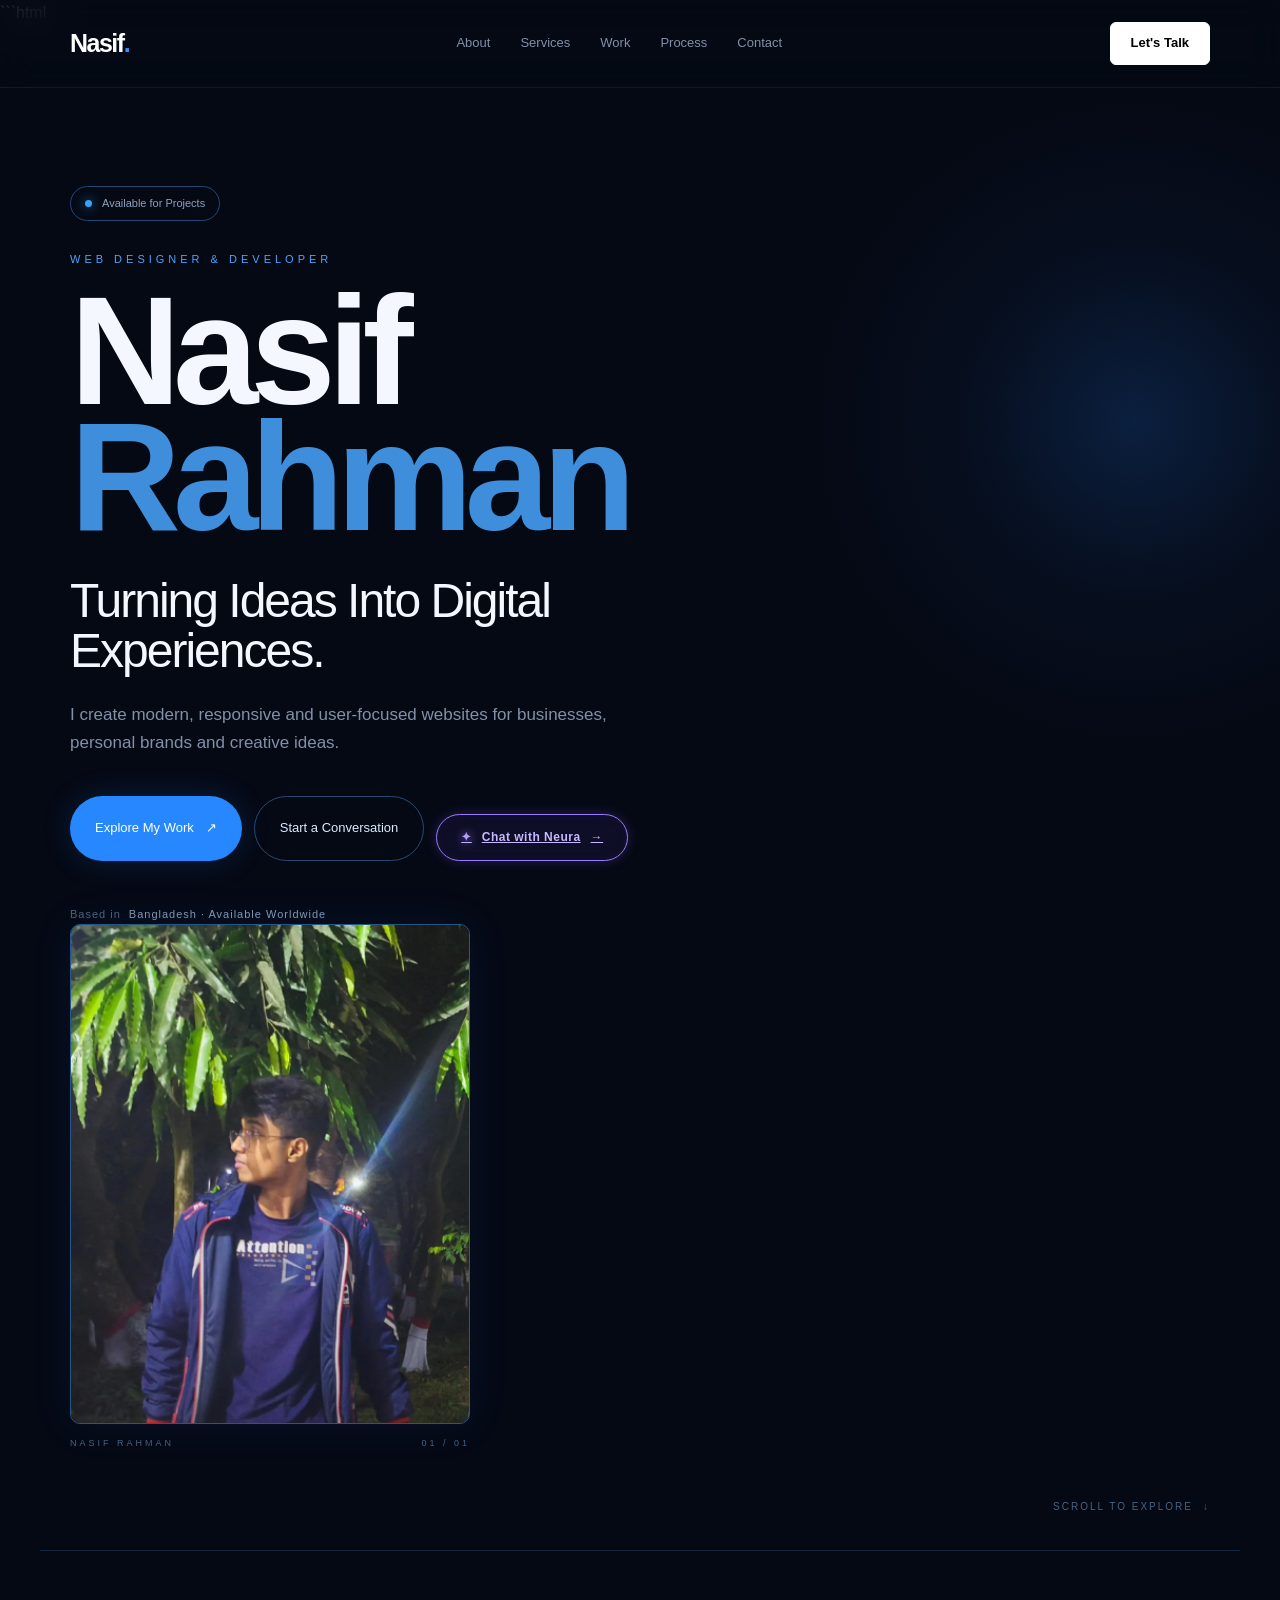
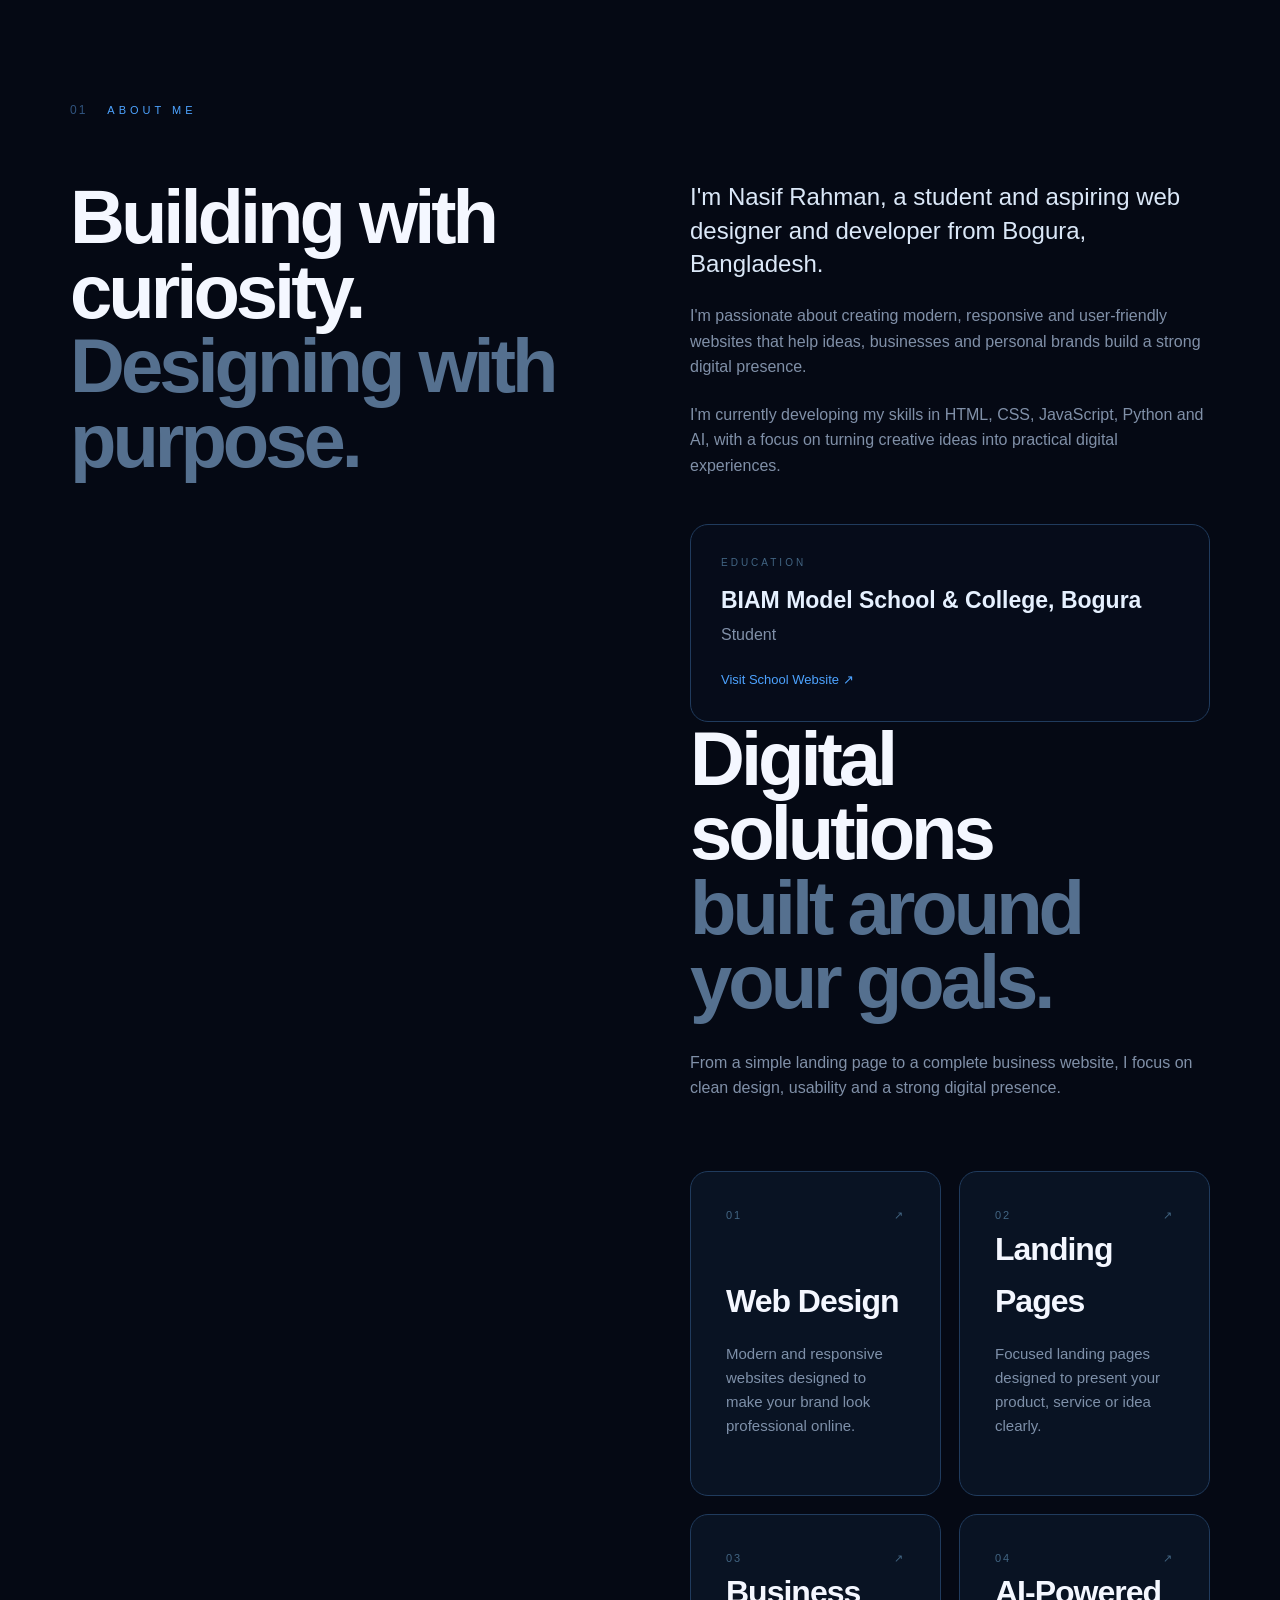
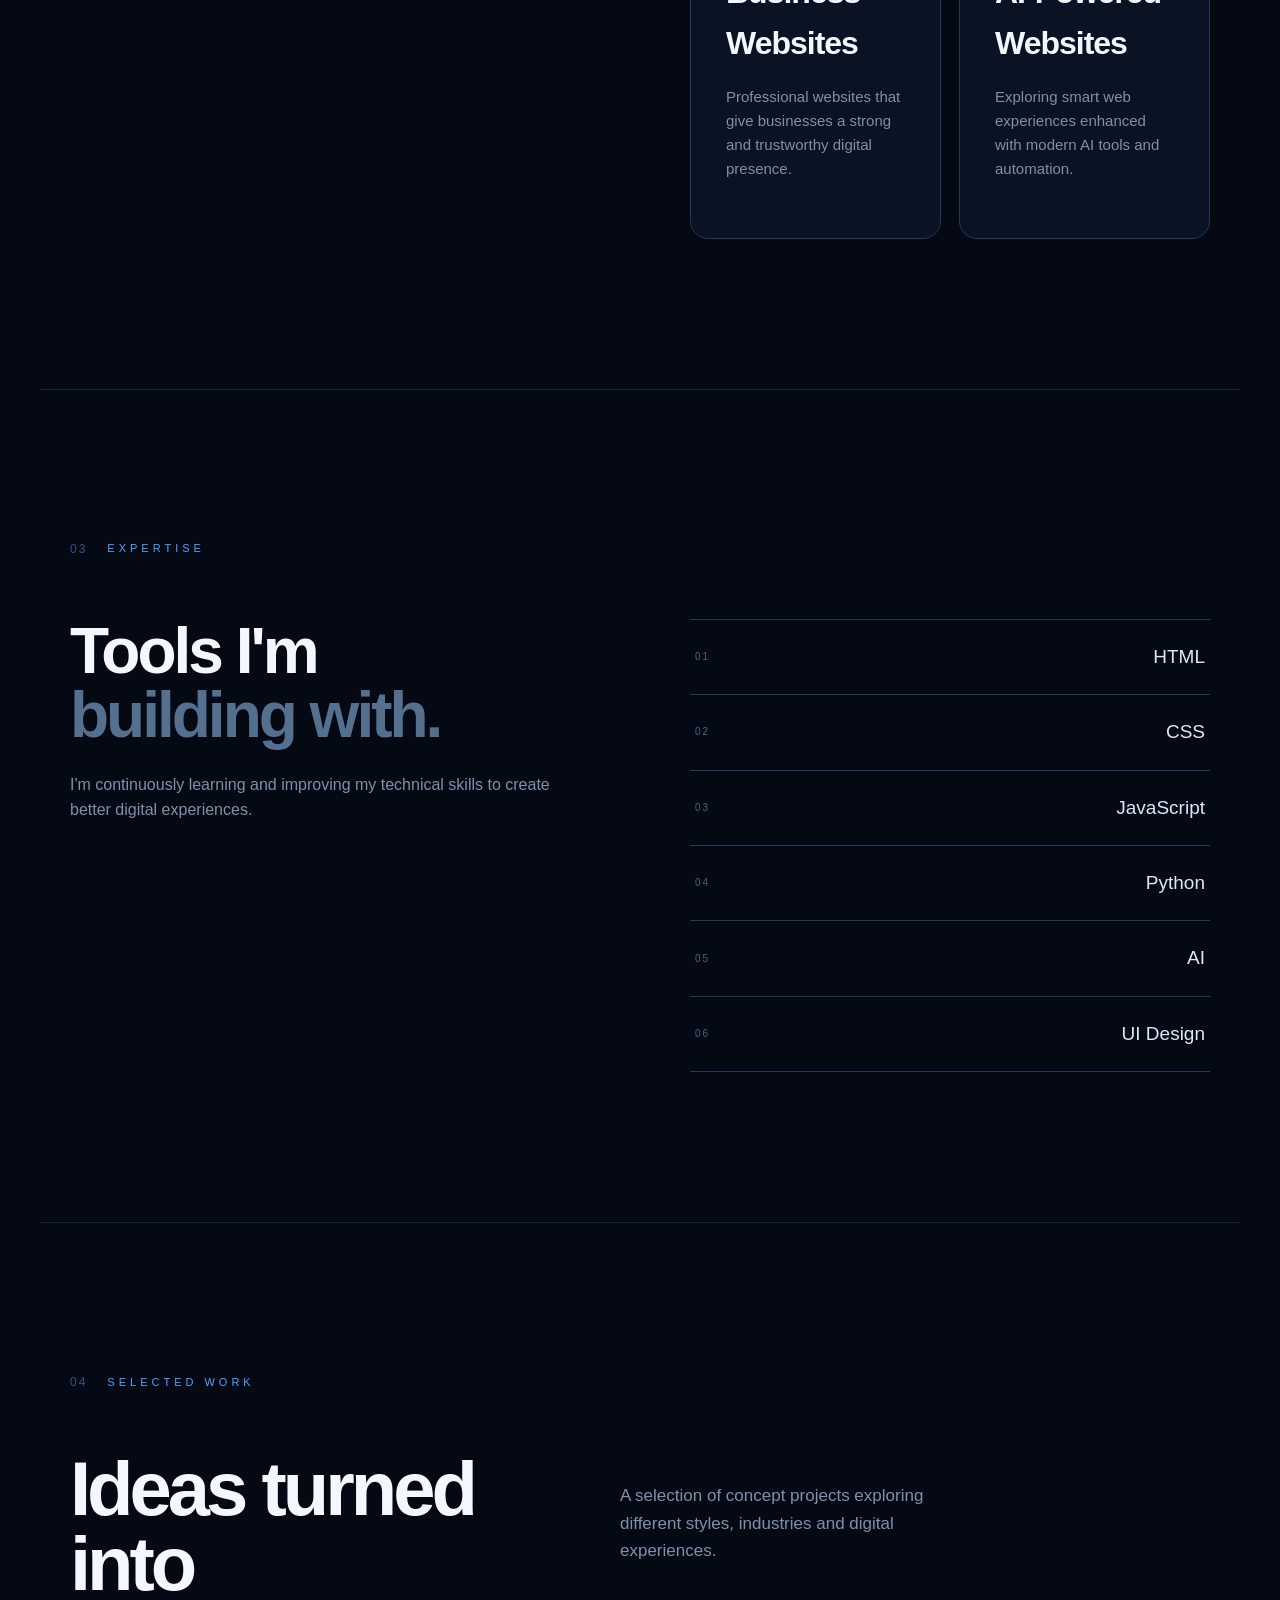
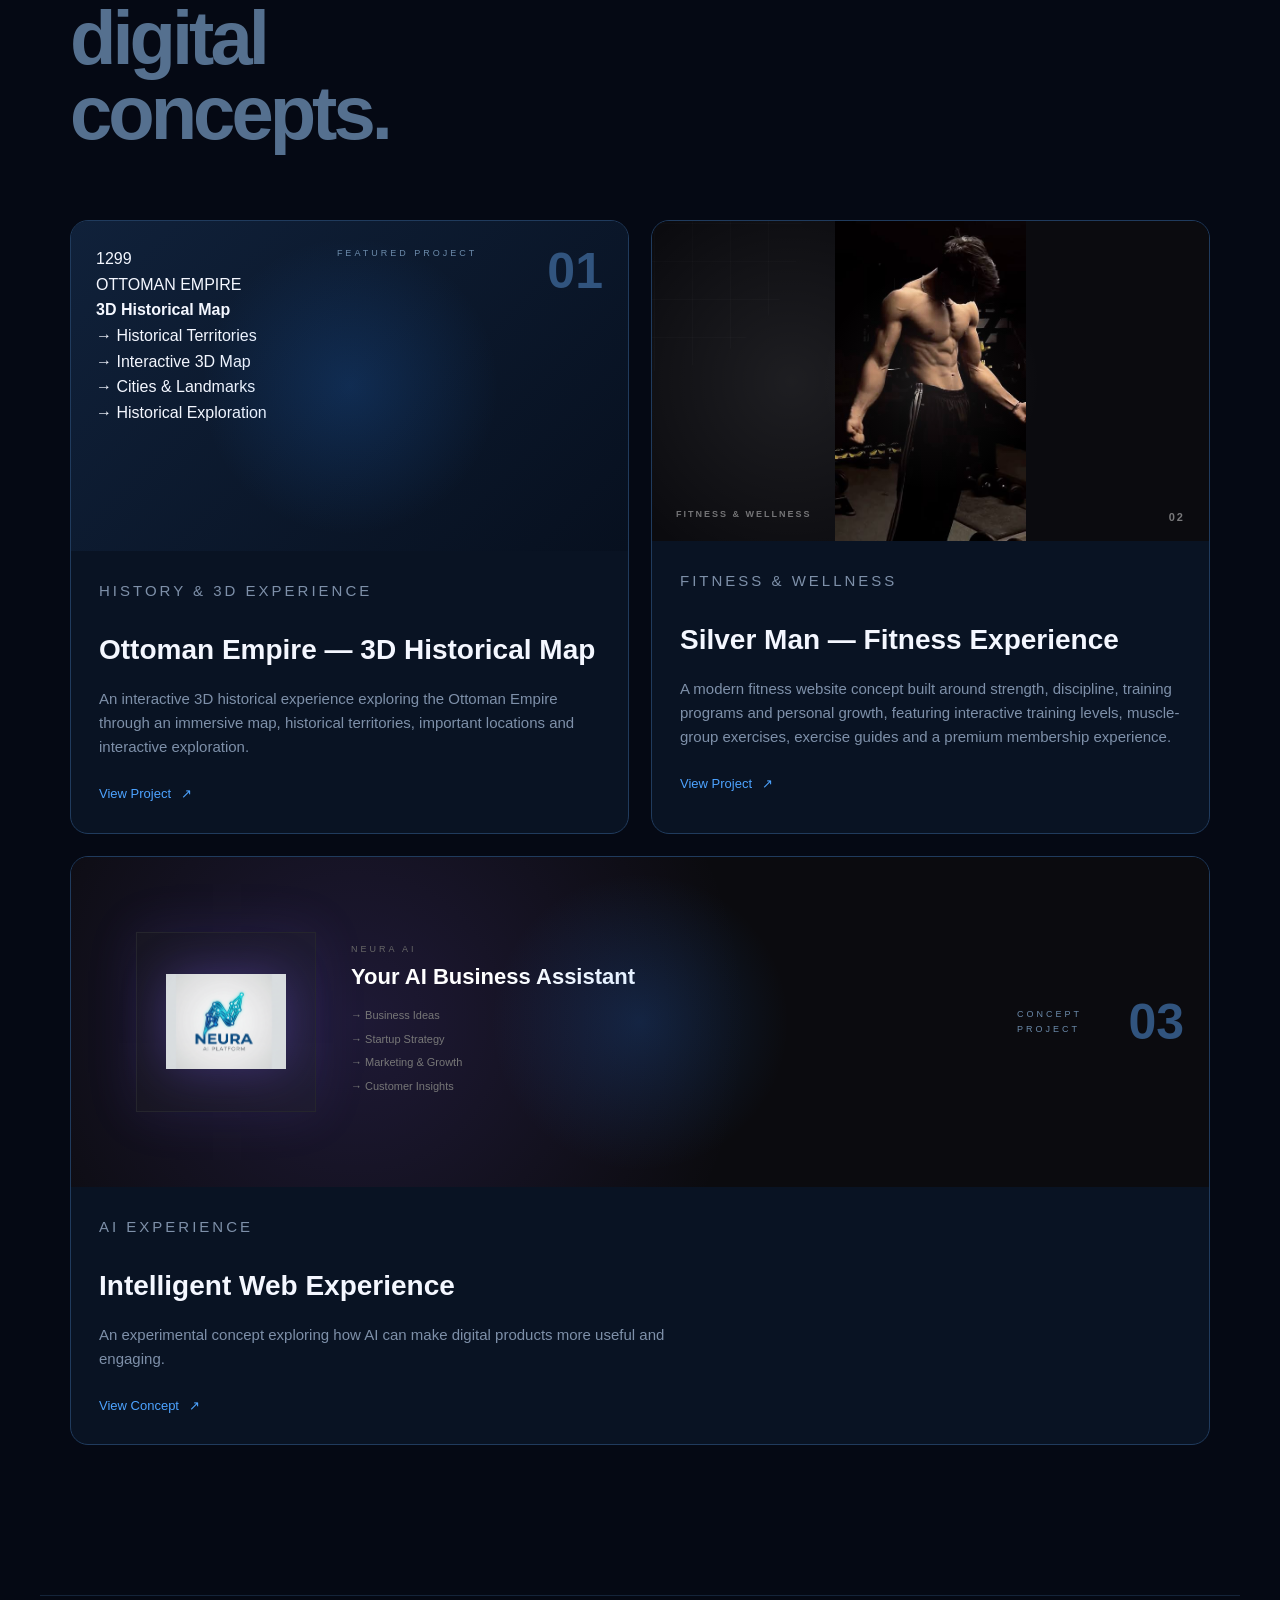
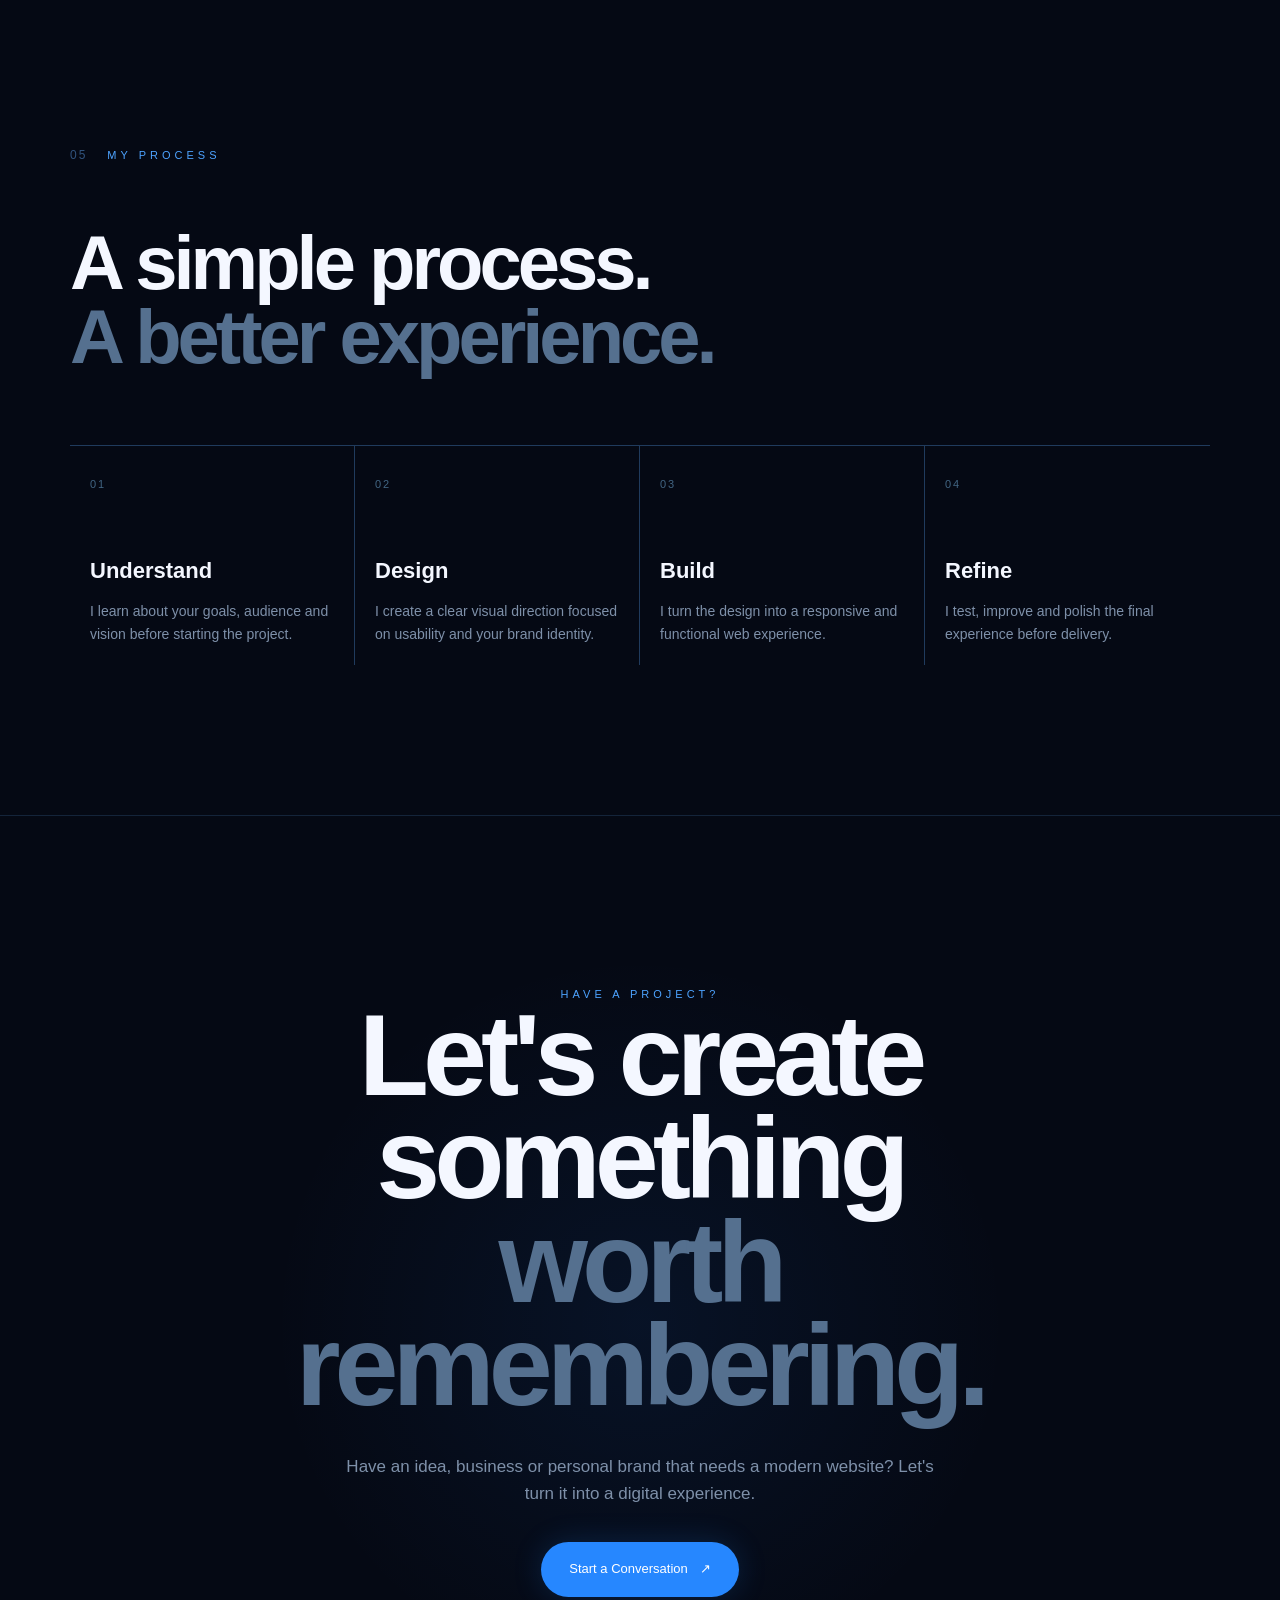
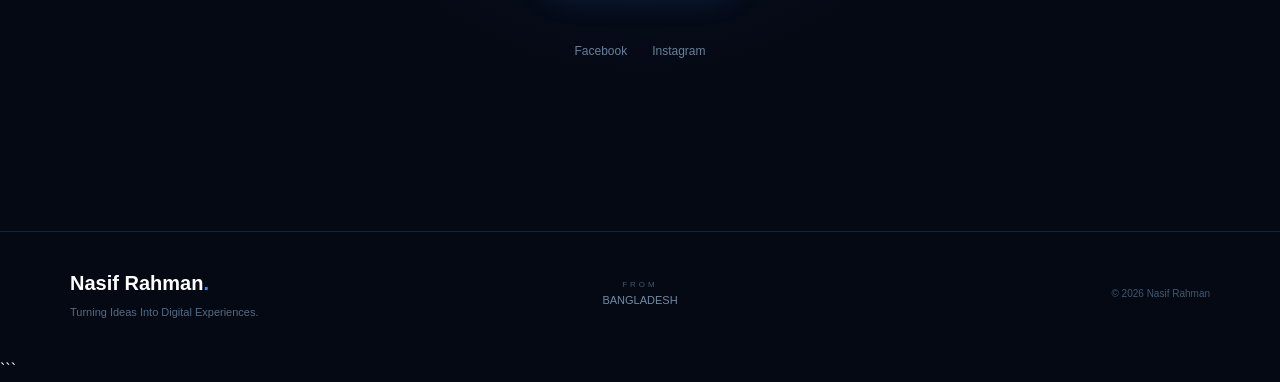
==== index.html @ 9f6484af "Add files via upload" ====
```html
<!DOCTYPE html>
<html lang="en">
<head>

    <!-- Google Search Console Verification -->
    <meta name="google-site-verification" content="WP7fHb_uWFcfdBhaDwL5TssciAo1Tny2MbIu55LIvMg">

    <!-- Basic Meta -->
    <meta charset="UTF-8">
    <meta name="viewport" content="width=device-width, initial-scale=1.0">

    <!-- Favicon -->
    <link rel="icon" type="image/jpeg" href="nasif.jpg">

    <!-- SEO Title -->
    <title>Nasif Rahman | Web Designer & Developer</title>

    <!-- SEO Description -->
    <meta name="description" content="Nasif Rahman is a web designer and developer from Bangladesh, creating modern digital experiences, interactive websites, and professional web solutions.">

    <!-- Author -->
    <meta name="author" content="Nasif Rahman">

    <!-- Search Engine Instructions -->
    <meta name="robots" content="index, follow">

    <!-- Canonical URL -->
    <link rel="canonical" href="https://nasif-r.github.io/Nasif-Rahman/">

    <!-- Open Graph / Social Sharing -->
    <meta property="og:title" content="Nasif Rahman | Web Designer & Developer">
    <meta property="og:description" content="Explore the portfolio of Nasif Rahman, a web designer and developer creating modern, interactive, and professional websites.">
    <meta property="og:type" content="website">
    <meta property="og:url" content="https://nasif-r.github.io/Nasif-Rahman/">
    <meta property="og:site_name" content="Nasif Rahman">

    <!-- Person Structured Data -->
    <script type="application/ld+json">
    {
        "@context": "https://schema.org",
        "@type": "Person",
        "name": "Nasif Rahman",
        "url": "https://nasif-r.github.io/Nasif-Rahman/",
        "jobTitle": "Web Designer & Developer",
        "description": "Nasif Rahman is a web designer and developer from Bangladesh, creating modern digital experiences, interactive websites, and professional web solutions."
    }
    </script>

    <!-- Stylesheet -->
    <link rel="stylesheet" href="style.css">

</head>
<body>

    <!-- NAVIGATION -->
    <header class="navbar">
        <div class="nav-container">

            <a href="#home" class="logo">Nasif<span>.</span></a>

           <nav class="nav-links">
    <a href="#about">About</a>
    <a href="#services">Services</a>
    <a href="#work">Work</a>
    <a href="#process">Process</a>

   <a href="contact.html">
    Contact
</a>
</nav>

           <a href="contact.html" class="lets-talk-btn">
    Let's Talk
</a>
        </div>
    </header>


    <main>

        <!-- HERO -->
        <section id="home" class="hero">

            <div class="hero-glow"></div>

            <div class="hero-grid">

                <div class="hero-content">

                    <div class="availability">
                        <span></span>
                        Available for Projects
                    </div>

                    <p class="eyebrow">
                        WEB DESIGNER & DEVELOPER
                    </p>

                    <h1>
                        Nasif
                        <span>Rahman</span>
                    </h1>

                    <p class="hero-tagline">
                        Turning Ideas Into Digital Experiences.
                    </p>

                    <p class="hero-description">
                        I create modern, responsive and user-focused websites
                        for businesses, personal brands and creative ideas.
                    </p>

                    <div class="hero-buttons">

                        <a href="#work" class="primary-btn">
                            Explore My Work
                            <span>↗</span>
                        </a>

                        <a
    href="https://mail.google.com/mail/?view=cm&fs=1&to=nasifr293@gmail.com"
    target="_blank"
    rel="noopener noreferrer"
    class="secondary-btn"
>
    Start a Conversation
</a>
<a href="neura.html" target="_blank" class="neura-hero-btn">
    <span>✦</span>
    Chat with Neura
    <span>→</span>
</a>
                   </div>

                    <div class="hero-location">
                        <span>Based in</span>
                        <strong><strong>Bangladesh · Available Worldwide</strong></strong>
                    </div

                </div>


                <!-- PROFILE IMAGE -->
                <div class="hero-image-wrapper">

                    <div class="image-frame">

                        <img
                            src="profile.png.png"
                            alt="Nasif Rahman"
                        >

                    </div>

                    <div class="image-caption">
                        <span>NASIF RAHMAN</span>
                        <span>01 / 01</span>
                    </div>

                </div>

            </div>

            <div class="scroll-indicator">
                <span>Scroll to explore</span>
                <span>↓</span>
            </div>

        </section>


        <!-- ABOUT -->
        <section id="about" class="section about-section">

            <div class="section-top">

                <p class="section-number">01</p>

                <p class="eyebrow">
                    ABOUT ME
                </p>

            </div>

            <div class="about-grid">

                <div class="section-title">

                    <h2>
                        Building with curiosity.
                        <span>Designing with purpose.</span>
                    </h2>

                </div>


                <div class="about-content">

                    <p class="large-text">
                        I'm Nasif Rahman, a student and aspiring web designer
                        and developer from Bogura, Bangladesh.
                    </p>

                    <p>
                        I'm passionate about creating modern, responsive and
                        user-friendly websites that help ideas, businesses
                        and personal brands build a strong digital presence.
                    </p>

                    <p>
                        I'm currently developing my skills in HTML, CSS,
                        JavaScript, Python and AI, with a focus on turning
                        creative ideas into practical digital experiences.
                    </p>


                    <!-- EDUCATION -->

                    <div
    class="education-card"
    onclick="window.open('https://biammodelbogra.edu.bd/', '_blank')"
    style="cursor: pointer;"
>

    <p class="card-label">
        EDUCATION
    </p>

    <h3>
        BIAM Model School & College, Bogura
    </h3>

    <p>
        Student
    </p>

    <a
        href="https://biammodelbogra.edu.bd/"
        target="_blank"
        rel="noopener noreferrer"
    >
        Visit School Website
        <span>↗</span>
    </a>

</div>

            <div class="section-heading">

                <h2>
                    Digital solutions
                    <span>built around your goals.</span>
                </h2>

                <p>
                    From a simple landing page to a complete business
                    website, I focus on clean design, usability and
                    a strong digital presence.
                </p>

            </div>


            <div class="services-grid">

                <!-- SERVICE 01 -->

                <article class="service-card">

                    <div class="service-top">
                        <span>01</span>
                        <span>↗</span>
                    </div>

                    <div>

                        <h3>
                            Web Design
                        </h3>

                        <p>
                            Modern and responsive websites designed
                            to make your brand look professional online.
                        </p>

                    </div>

                </article>


                <!-- SERVICE 02 -->

                <article class="service-card">

                    <div class="service-top">
                        <span>02</span>
                        <span>↗</span>
                    </div>

                    <div>

                        <h3>
                            Landing Pages
                        </h3>

                        <p>
                            Focused landing pages designed to present
                            your product, service or idea clearly.
                        </p>

                    </div>

                </article>


                <!-- SERVICE 03 -->

                <article class="service-card">

                    <div class="service-top">
                        <span>03</span>
                        <span>↗</span>
                    </div>

                    <div>

                        <h3>
                            Business Websites
                        </h3>

                        <p>
                            Professional websites that give businesses
                            a strong and trustworthy digital presence.
                        </p>

                    </div>

                </article>


                <!-- SERVICE 04 -->

                <article class="service-card">

                    <div class="service-top">
                        <span>04</span>
                        <span>↗</span>
                    </div>

                    <div>

                        <h3>
                            AI-Powered Websites
                        </h3>

                        <p>
                            Exploring smart web experiences enhanced
                            with modern AI tools and automation.
                        </p>

                    </div>

                </article>

            </div>

        </section>


        <!-- SKILLS -->
        <section class="section skills-section">

            <div class="section-top">

                <p class="section-number">03</p>

                <p class="eyebrow">
                    EXPERTISE
                </p>

            </div>

            <div class="skills-grid">

                <div class="skills-intro">

                    <h2>
                        Tools I'm
                        <span>building with.</span>
                    </h2>

                    <p>
                        I'm continuously learning and improving my technical
                        skills to create better digital experiences.
                    </p>

                </div>


                <div class="skills-list">

                    <div class="skill">
                        <span>01</span>
                        <strong>HTML</strong>
                    </div>

                    <div class="skill">
                        <span>02</span>
                        <strong>CSS</strong>
                    </div>

                    <div class="skill">
                        <span>03</span>
                        <strong>JavaScript</strong>
                    </div>

                    <div class="skill">
                        <span>04</span>
                        <strong>Python</strong>
                    </div>

                    <div class="skill">
                        <span>05</span>
                        <strong>AI</strong>
                    </div>

                    <div class="skill">
                        <span>06</span>
                        <strong>UI Design</strong>
                    </div>

                </div>

            </div>

        </section>


        <!-- PROJECTS -->
        <section id="work" class="section work-section">

            <div class="section-top">

                <p class="section-number">04</p>

                <p class="eyebrow">
                    SELECTED WORK
                </p>

            </div>

            <div class="section-heading work-heading">

                <h2>
                    Ideas turned into
                    <span>digital concepts.</span>
                </h2>

                <p>
                    A selection of concept projects exploring different
                    styles, industries and digital experiences.
                </p>

            </div>


            <div class="projects-grid">

                <!-- PROJECT 01 -->

<article
    class="project-card"
    onclick="window.open('./otto.html', '_blank')"
    style="cursor: pointer;"
>


<div class="project-visual project-one">

    <div class="ottoman-interface">

        <div class="ottoman-interface-mark">
            <span>1299</span>
        </div>

        <div class="ottoman-interface-info">

            <span class="ottoman-mini-label">
                OTTOMAN EMPIRE
            </span>

            <h4>
                3D Historical Map
            </h4>

            <div class="ottoman-points">

                <p>→ Historical Territories</p>
                <p>→ Interactive 3D Map</p>
                <p>→ Cities & Landmarks</p>
                <p>→ Historical Exploration</p>

            </div>

        </div>

    </div>

    <div class="project-label">
        FEATURED PROJECT
    </div>

    <div class="project-number">
        01
    </div>

</div>


<div class="project-content">

    <p class="project-category">
        HISTORY & 3D EXPERIENCE
    </p>

    <h3>
        Ottoman Empire — 3D Historical Map
    </h3>

    <p>
        An interactive 3D historical experience exploring
        the Ottoman Empire through an immersive map,
        historical territories, important locations and
        interactive exploration.
    </p>

   

    <div class="project-link">
        View Project
        <span>↗</span>
    </div>

</div>


</article>


<!-- PROJECT 02 -->


<article
    class="project-card"
    onclick="window.open('silver-man.html', '_blank')"
    style="cursor: pointer;"
>

    <div class="project-visual project-two">

        <div class="silverman-banner">

            <img
                src="silver.jpg"
                alt="Silver Man Fitness"
            >

            <div class="silverman-logo">
                <span>SILVER</span><strong>MAN</strong>
            </div>

        </div>


        <div class="project-label">
            FITNESS & WELLNESS
        </div>


        <div class="project-number">
            02
        </div>

    </div>


    <div class="project-content">

        <p class="project-category">
            FITNESS & WELLNESS
        </p>


        <h3>
            Silver Man — Fitness Experience
        </h3>


        <p>
            A modern fitness website concept built around
            strength, discipline, training programs and
            personal growth, featuring interactive training
            levels, muscle-group exercises, exercise guides
            and a premium membership experience.
        </p>


        <div class="project-link">
            View Project
            <span>↗</span>
        </div>

    </div>

</article>



                <!-- PROJECT 03 -->

               
                <article
    class="project-card"
    onclick="window.open('ai-demo.html', '_blank')"
    style="cursor: pointer;"
>

    <div class="project-visual project-three">

    <div class="neura-interface">

        <div class="neura-interface-logo">
            <img src="neuralogo.png" alt="Neura AI">
        </div>

        <div class="neura-interface-info">

            <span class="neura-mini-label">
                NEURA AI
            </span>

            <h4>
                Your AI Business Assistant
            </h4>

            <div class="neura-points">

                <p>→ Business Ideas</p>
                <p>→ Startup Strategy</p>
                <p>→ Marketing & Growth</p>
                <p>→ Customer Insights</p>

            </div>

        </div>

    </div>

    <div class="project-label">
        CONCEPT PROJECT
    </div>

    <div class="project-number">
        03
    </div>

</div>

    <div class="project-content">

        <p class="project-category">
            AI EXPERIENCE
        </p>

        <h3>
            Intelligent Web Experience
        </h3>

        <p>
            An experimental concept exploring how AI can
            make digital products more useful and engaging.
        </p>

        <!-- NEW NEURA BUTTON -->
       

        <!-- ORIGINAL BUTTON -->
        <div class="project-link">
            View Concept
            <span>↗</span>
        </div>

    </div>

</article>
            </div>

        </section>


        <!-- PROCESS -->
        <section id="process" class="section process-section">

            <div class="section-top">

                <p class="section-number">05</p>

                <p class="eyebrow">
                    MY PROCESS
                </p>

            </div>

            <div class="section-heading">

                <h2>
                    A simple process.
                    <span>A better experience.</span>
                </h2>

            </div>


            <div class="process-grid">

                <div class="process-item">

                    <span>01</span>

                    <h3>
                        Understand
                    </h3>

                    <p>
                        I learn about your goals, audience and vision
                        before starting the project.
                    </p>

                </div>


                <div class="process-item">

                    <span>02</span>

                    <h3>
                        Design
                    </h3>

                    <p>
                        I create a clear visual direction focused on
                        usability and your brand identity.
                    </p>

                </div>


                <div class="process-item">

                    <span>03</span>

                    <h3>
                        Build
                    </h3>

                    <p>
                        I turn the design into a responsive and
                        functional web experience.
                    </p>

                </div>


                <div class="process-item">

                    <span>04</span>

                    <h3>
                        Refine
                    </h3>

                    <p>
                        I test, improve and polish the final experience
                        before delivery.
                    </p>

                </div>

            </div>

        </section>


        <!-- CONTACT -->
        <section id="contact" class="contact-section">

            <div class="contact-inner">

                <p class="eyebrow">
                    HAVE A PROJECT?
                </p>

                <h2>
                    Let's create something
                    <span>worth remembering.</span>
                </h2>

                <p class="contact-description">
                    Have an idea, business or personal brand that needs
                    a modern website? Let's turn it into a digital experience.
                </p>

               <a href="contact.html" class="contact-btn">
    Start a Conversation
    <span>↗</span>
</a>
                   


                <!-- SOCIAL LINKS -->

                <div class="social-links">

                    <a
                        href="https://www.facebook.com/nasif2009"
                        target="_blank"
                        rel="noopener noreferrer"
                    >
                        Facebook
                    </a>

                    <a
                        href="https://www.instagram.com/mugdho_664"
                        target="_blank"
                        rel="noopener noreferrer"
                    >
                        Instagram
                    </a>

                </div>

            </div>

        </section>

    </main>


    <!-- FOOTER -->

    <footer>

        <div class="footer-container">

            <div>

                <a href="#home" class="footer-logo">
                    Nasif Rahman<span>.</span>
                </a>

                <p>
                    Turning Ideas Into Digital Experiences.
                </p>

            </div>


            <div class="footer-location">

                <span>FROM</span>

                <strong>
                    BANGLADESH
                </strong>

            </div>


            <p class="copyright">
                © 2026 Nasif Rahman
            </p>

        </div>

    </footer>


</body>
</html>
```
---- style.css ----
* {
    margin: 0;
    padding: 0;
    box-sizing: border-box;
}

html {
    scroll-behavior: smooth;
}

body {
    background: #050914;
    color: #f4f7ff;
    font-family: Arial, Helvetica, sans-serif;
    line-height: 1.6;
    overflow-x: hidden;
}

a {
    color: inherit;
}


/* ================================
   NAVBAR
================================ */

.navbar {
    position: fixed;
    top: 0;
    left: 0;
    width: 100%;
    z-index: 1000;

    background: rgba(5, 9, 20, 0.78);
    backdrop-filter: blur(18px);

    border-bottom: 1px solid rgba(72, 146, 255, 0.12);
}

.nav-container {
    width: min(1200px, 100%);
    margin: auto;
    padding: 22px 30px;

    display: flex;
    align-items: center;
    justify-content: space-between;
}

.logo {
    color: #ffffff;
    text-decoration: none;

    font-size: 25px;
    font-weight: 700;
    letter-spacing: -1.5px;
}

.logo span,
.footer-logo span {
    color: #3d8cff;
}

.nav-links {
    display: flex;
    gap: 30px;
}

.nav-links a {
    color: #8290aa;
    text-decoration: none;

    font-size: 13px;
    transition: 0.3s ease;
}

.nav-links a:hover {
    color: #4da3ff;
}

.nav-cta {
    padding: 10px 19px;

    border: 1px solid #234875;
    border-radius: 50px;

    color: #dcecff;
    text-decoration: none;

    font-size: 12px;

    transition: 0.3s ease;
}

.nav-cta:hover {
    background: #2583ff;
    border-color: #2583ff;
    color: #ffffff;
    box-shadow: 0 0 25px rgba(37, 131, 255, 0.35);
}


/* ================================
   COMMON
================================ */

.section {
    width: min(1200px, 100%);
    margin: auto;
    padding: 150px 30px;
}

.section-top {
    display: flex;
    align-items: center;
    gap: 20px;

    margin-bottom: 60px;
}

.section-number {
    color: #31547e;
    font-size: 12px;
    letter-spacing: 2px;
}

.eyebrow {
    color: #4da3ff;

    font-size: 11px;
    letter-spacing: 4px;

    text-transform: uppercase;
}

.section-heading {
    max-width: 900px;
    margin-bottom: 70px;
}

.section-heading h2,
.section-title h2 {
    font-size: clamp(42px, 6vw, 76px);
    line-height: 0.98;
    letter-spacing: -4px;
}

.section-heading h2 span,
.section-title h2 span {
    color: #55708f;
    display: block;
}

.section-heading > p {
    max-width: 600px;
    color: #8090aa;
    font-size: 17px;
    margin-top: 30px;
}


/* ================================
   HERO
================================ */

.hero {
    position: relative;

    min-height: 100vh;

    width: min(1200px, 100%);
    margin: auto;

    padding: 160px 30px 100px;

    display: flex;
    align-items: center;
}

.hero-glow {
    position: absolute;

    width: 650px;
    height: 650px;

    right: -220px;
    top: 70px;

    background: radial-gradient(
        circle,
        rgba(37, 131, 255, 0.18),
        rgba(37, 131, 255, 0.05) 35%,
        transparent 70%
    );

    pointer-events: none;
}

.hero-grid {
    width: 100%;

    display: grid;
    grid-template-columns: 1.3fr 0.7fr;

    gap: 80px;
    align-items: center;
}

.hero-content {
    position: relative;
    z-index: 2;
}

.availability {
    display: inline-flex;
    align-items: center;
    gap: 10px;

    padding: 8px 14px;

    border: 1px solid #234875;
    border-radius: 50px;

    color: #8aa2c0;
    font-size: 11px;

    margin-bottom: 30px;
}

.availability span {
    width: 7px;
    height: 7px;

    border-radius: 50%;

    background: #36a3ff;

    box-shadow: 0 0 12px rgba(54, 163, 255, 0.8);
}

.hero h1 {
    font-size: clamp(75px, 12vw, 155px);

    line-height: 0.82;

    letter-spacing: -8px;

    margin: 20px 0 35px;
}

.hero h1 span {
    display: block;
    color: #3f8edb;
}

.hero-tagline {
    font-size: clamp(27px, 4vw, 48px);

    line-height: 1.05;

    letter-spacing: -2px;

    max-width: 800px;

    margin-bottom: 25px;
}

.hero-description {
    max-width: 600px;

    color: #8290a8;

    font-size: 17px;
}

.hero-buttons {
    display: flex;
    gap: 12px;

    margin-top: 40px;

    flex-wrap: wrap;
}

.primary-btn,
.secondary-btn,
.contact-btn {
    display: inline-flex;
    align-items: center;
    gap: 12px;

    padding: 15px 25px;

    border-radius: 50px;

    text-decoration: none;

    font-size: 13px;

    transition: 0.3s ease;
}

.primary-btn {
    background: #2687ff;
    color: #ffffff;

    box-shadow: 0 0 30px rgba(38, 135, 255, 0.18);
}

.primary-btn:hover {
    transform: translateY(-4px);

    background: #45a0ff;

    box-shadow: 0 12px 35px rgba(38, 135, 255, 0.32);
}

.secondary-btn {
    border: 1px solid #29496f;
    color: #dbeaff;
}

.secondary-btn:hover {
    background: #102542;
    border-color: #3d8cff;
    color: #ffffff;
}

.hero-location {
    display: flex;
    gap: 8px;

    margin-top: 45px;

    color: #50627b;

    font-size: 11px;
    letter-spacing: 1px;
}

.hero-location strong {
    color: #8297b2;
    font-weight: 400;
}


/* ================================
   PROFILE IMAGE
================================ */

.hero-image-wrapper {
    position: relative;

    width: 100%;
    max-width: 400px;

    justify-self: end;
}

.image-frame {
    position: relative;

    width: 100%;
    aspect-ratio: 4 / 5;

    overflow: hidden;

    border: 1px solid #285486;
    border-radius: 10px;

    background: #0b1425;

    box-shadow:
        0 0 45px rgba(37, 131, 255, 0.08),
        inset 0 0 40px rgba(37, 131, 255, 0.04);
}

.image-frame::after {
    content: "";

    position: absolute;
    inset: 0;

    background: linear-gradient(
        to top,
        rgba(0, 0, 0, 0.25),
        transparent 55%
    );

    pointer-events: none;
}

.image-frame img {
    width: 100%;
    height: 100%;

    object-fit: cover;

    filter: grayscale(0%);

    transition: 0.5s ease;
}

.image-frame:hover img {
    filter: grayscale(0%);
    transform: scale(1.03);
}

.image-caption {
    display: flex;
    justify-content: space-between;

    margin-top: 12px;

    color: #47627f;

    font-size: 9px;
    letter-spacing: 3px;
}

.scroll-indicator {
    position: absolute;

    bottom: 35px;
    right: 30px;

    display: flex;
    gap: 10px;

    color: #47627f;

    font-size: 10px;
    letter-spacing: 2px;
    text-transform: uppercase;
}


/* ================================
   ABOUT
================================ */

.about-section {
    border-top: 1px solid #14243a;
}

.about-grid {
    display: grid;
    grid-template-columns: 1fr 1fr;

    gap: 100px;

    align-items: start;
}

.about-content {
    max-width: 600px;
}

.about-content p {
    color: #8090a8;
    font-size: 16px;

    margin-bottom: 22px;
}

.about-content .large-text {
    color: #dbe8f8;
    font-size: 24px;
    line-height: 1.4;
}

.education-card {
    margin-top: 45px;

    padding: 30px;

    border: 1px solid #203b5d;
    border-radius: 18px;

    background: rgba(37, 131, 255, 0.025);

    transition: 0.3s ease;
}

.education-card:hover {
    border-color: #357ec4;
    transform: translateY(-5px);

    box-shadow: 0 15px 45px rgba(37, 131, 255, 0.08);
}

.card-label {
    color: #426583 !important;

    font-size: 10px !important;
    letter-spacing: 3px;

    margin-bottom: 15px !important;
}

.education-card h3 {
    color: #e6f1ff;

    font-size: 23px;

    line-height: 1.25;

    margin-bottom: 8px;
}

.education-card a {
    color: #4da3ff;

    font-size: 13px;

    text-decoration: none;
}

.education-card a:hover {
    color: #7ec1ff;
}


/* ================================
   SERVICES
================================ */

.services-section {
    border-top: 1px solid #14243a;
}

.services-grid {
    display: grid;

    grid-template-columns: repeat(2, 1fr);

    gap: 18px;
}

.service-card {
    min-height: 310px;

    padding: 35px;

    border: 1px solid #203b5d;
    border-radius: 18px;

    background: #091323;

    display: flex;
    flex-direction: column;
    justify-content: space-between;

    transition: 0.4s ease;
}

.service-card:hover {
    transform: translateY(-8px);

    border-color: #3689df;

    background: #0b1a30;

    box-shadow: 0 20px 60px rgba(37, 131, 255, 0.08);
}

.service-top {
    display: flex;
    justify-content: space-between;

    color: #426583;

    font-size: 11px;
    letter-spacing: 2px;
}

.service-card h3 {
    font-size: 32px;

    letter-spacing: -1px;

    margin-bottom: 15px;
}

.service-card p {
    max-width: 450px;

    color: #7e90a9;

    font-size: 15px;
}


/* ================================
   SKILLS
================================ */

.skills-section {
    border-top: 1px solid #14243a;
}

.skills-grid {
    display: grid;

    grid-template-columns: 1fr 1fr;

    gap: 100px;
}

.skills-intro h2 {
    font-size: clamp(42px, 5vw, 65px);

    line-height: 1;

    letter-spacing: -3px;
}

.skills-intro h2 span {
    display: block;
    color: #55708f;
}

.skills-intro p {
    max-width: 500px;

    margin-top: 25px;

    color: #8090a8;
}

.skills-list {
    border-top: 1px solid #203b5d;
}

.skill {
    display: flex;

    align-items: center;

    justify-content: space-between;

    padding: 22px 5px;

    border-bottom: 1px solid #203b5d;

    transition: 0.3s ease;
}

.skill:hover {
    padding-left: 15px;
    padding-right: 15px;

    background: rgba(37, 131, 255, 0.045);
}

.skill span {
    color: #426583;

    font-size: 10px;

    letter-spacing: 2px;
}

.skill strong {
    color: #dbe8f8;

    font-size: 19px;

    font-weight: 400;
}


/* ================================
   WORK / PROJECTS
================================ */

.work-section {
    border-top: 1px solid #14243a;
}

.work-heading {
    display: flex;

    justify-content: space-between;

    gap: 50px;
}

.work-heading h2 {
    max-width: 650px;
}

.work-heading > p {
    max-width: 350px;
}

.projects-grid {
    display: grid;

    grid-template-columns: repeat(2, 1fr);

    gap: 22px;
}

.project-card {
    overflow: hidden;

    border: 1px solid #203b5d;
    border-radius: 18px;

    background: #091323;

    transition: 0.4s ease;
}

.project-card:hover {
    transform: translateY(-8px);

    border-color: #3689df;

    box-shadow: 0 20px 60px rgba(37, 131, 255, 0.08);
}

.project-card:nth-child(3) {
    grid-column: 1 / -1;
}

.project-visual {
    height: 330px;

    position: relative;

    display: flex;

    align-items: flex-start;
    justify-content: space-between;

    padding: 25px;

    overflow: hidden;
}

.project-visual::before {
    content: "";

    position: absolute;

    width: 300px;
    height: 300px;

    border-radius: 50%;

    background: radial-gradient(
        circle,
        rgba(38, 135, 255, 0.18),
        transparent 70%
    );

    left: 50%;
    top: 50%;

    transform: translate(-50%, -50%);
}

.project-one {
    background: linear-gradient(
        135deg,
        #10213a,
        #07101f
    );
}

.project-two {
    background: linear-gradient(
        135deg,
        #0d1c31,
        #091426
    );
}

.project-three {
    background: linear-gradient(
        135deg,
        #102844,
        #060f1d
    );
}

.project-label {
    position: relative;
    z-index: 2;

    color: #6b8aaa;

    font-size: 9px;

    letter-spacing: 3px;
}

.project-number {
    position: relative;
    z-index: 2;

    color: #31547e;

    font-size: 50px;

    font-weight: 700;

    line-height: 1;
}

.project-content {
    padding: 30px;
}

.project-category {
    color: #438dd2;

    font-size: 9px;

    letter-spacing: 3px;

    margin-bottom: 12px;
}

.project-content h3 {
    font-size: 28px;

    margin-bottom: 14px;
}

.project-content > p {
    max-width: 600px;

    color: #7e90a9;

    font-size: 15px;

    margin-bottom: 25px;
}

.project-link {
    display: inline-flex;

    gap: 10px;

    color: #4da3ff;

    font-size: 13px;

    text-decoration: none;

    transition: 0.3s ease;
}

.project-link:hover {
    color: #8ac8ff;
    text-decoration: underline;

    position: relative;
    z-index: 10;
}


/* ================================
   PROCESS
================================ */

.process-section {
    border-top: 1px solid #14243a;
}

.process-grid {
    display: grid;

    grid-template-columns: repeat(4, 1fr);

    border-top: 1px solid #203b5d;
}

.process-item {
    padding: 30px 20px 20px;

    border-right: 1px solid #203b5d;
}

.process-item:last-child {
    border-right: none;
}

.process-item > span {
    color: #426583;

    font-size: 11px;

    letter-spacing: 2px;
}

.process-item h3 {
    margin-top: 60px;

    font-size: 22px;
}

.process-item p {
    color: #7e90a9;

    font-size: 14px;

    margin-top: 12px;
}


/* ================================
   CONTACT
================================ */

.contact-section {
    min-height: 80vh;

    padding: 170px 30px;

    border-top: 1px solid #14243a;

    display: flex;

    align-items: center;
    justify-content: center;

    text-align: center;

    background:
        radial-gradient(
            circle at center,
            rgba(37, 131, 255, 0.08),
            transparent 45%
        );
}

.contact-inner {
    max-width: 950px;
}

.contact-section h2 {
    font-size: clamp(55px, 9vw, 115px);

    line-height: 0.9;

    letter-spacing: -6px;
}

.contact-section h2 span {
    display: block;

    color: #55708f;
}

.contact-description {
    max-width: 600px;

    margin: 35px auto;

    color: #7e90a9;

    font-size: 17px;
}

.contact-btn {
    background: #2687ff;

    color: #ffffff;

    padding: 17px 28px;

    box-shadow: 0 0 30px rgba(38, 135, 255, 0.18);
}

.contact-btn:hover {
    transform: translateY(-5px);

    background: #45a0ff;

    box-shadow: 0 15px 45px rgba(38, 135, 255, 0.3);
}

.social-links {
    display: flex;

    justify-content: center;

    gap: 25px;

    margin-top: 45px;
}

.social-links a {
    color: #66809d;

    font-size: 12px;

    text-decoration: none;

    transition: 0.3s ease;
}

.social-links a:hover {
    color: #4da3ff;
}


/* ================================
   FOOTER
================================ */

footer {
    border-top: 1px solid #14243a;
}

.footer-container {
    width: min(1200px, 100%);

    margin: auto;

    padding: 35px 30px;

    display: grid;

    grid-template-columns: 1fr auto 1fr;

    align-items: center;

    gap: 30px;
}

.footer-logo {
    display: block;

    color: #ffffff;

    text-decoration: none;

    font-size: 20px;

    font-weight: 700;
}

.footer-container > div:first-child p {
    color: #526a85;

    font-size: 11px;

    margin-top: 5px;
}

.footer-location {
    text-align: center;
}

.footer-location span {
    display: block;

    color: #405872;

    font-size: 8px;

    letter-spacing: 3px;
}

.footer-location strong {
    color: #718aa5;

    font-size: 11px;

    font-weight: 400;
}

.copyright {
    color: #405872;

    font-size: 10px;

    text-align: right;
}


/* ================================
   MOBILE
================================ */

@media (max-width: 900px) {

    .nav-links {
        gap: 15px;
    }

    .nav-cta {
        display: none;
    }

    .hero-grid {
        grid-template-columns: 1fr;
    }

    .hero-image-wrapper {
        max-width: 350px;
        justify-self: start;
    }

    .about-grid,
    .skills-grid {
        grid-template-columns: 1fr;

        gap: 60px;
    }

    .work-heading {
        display: block;
    }

    .work-heading > p {
        margin-top: 30px;
    }

    .process-grid {
        grid-template-columns: repeat(2, 1fr);
    }

    .process-item:nth-child(2) {
        border-right: none;
    }

    .process-item:nth-child(-n + 2) {
        border-bottom: 1px solid #203b5d;
    }

    .footer-container {
        grid-template-columns: 1fr;

        text-align: center;
    }

    .copyright {
        text-align: center;
    }
}


@media (max-width: 600px) {

    .nav-container {
        padding: 17px 18px;
    }

    .nav-links {
        gap: 10px;
    }

    .nav-links a {
        font-size: 10px;
    }

    .logo {
        font-size: 20px;
    }

    .section {
        padding: 110px 20px;
    }

    .hero {
        padding: 140px 20px 80px;
    }

    .hero h1 {
        font-size: 75px;

        letter-spacing: -5px;
    }

    .hero-tagline {
        font-size: 30px;
    }

    .hero-description {
        font-size: 15px;
    }

    .hero-location {
        flex-direction: column;
        gap: 2px;
    }

    .scroll-indicator {
        display: none;
    }

    .section-heading h2,
    .section-title h2 {
        font-size: 43px;

        letter-spacing: -2px;
    }

    .services-grid,
    .projects-grid {
        grid-template-columns: 1fr;
    }

    .project-card:nth-child(3) {
        grid-column: auto;
    }

    .project-visual {
        height: 240px;
    }

    .process-grid {
        grid-template-columns: 1fr;
    }

    .process-item {
        border-right: none;

        border-bottom: 1px solid #203b5d;
    }

    .process-item:last-child {
        border-bottom: none;
    }

    .contact-section {
        padding: 130px 20px;
    }

    .contact-section h2 {
        font-size: 58px;

        letter-spacing: -3px;
    }

    .social-links {
        flex-wrap: wrap;
    }
}.project-three {
    position: relative;
    overflow: hidden;
}
.project-three {
    position: relative;
    overflow: hidden;

    display: flex;
    align-items: center;
    justify-content: center;

    background:
        radial-gradient(
            circle at center,
            rgba(130, 100, 255, 0.14),
            transparent 55%
        ),
        #0b0b0f;
}

.project-three img {
    width: 180px;
    height: 180px;

    object-fit: contain;

    display: block;

    opacity: 0.95;

    filter:
        drop-shadow(0 0 35px rgba(130, 100, 255, 0.25));

    transition: 0.4s ease;
}

.project-card:hover .project-three img {
    transform: scale(1.08);

    filter:
        drop-shadow(0 0 50px rgba(130, 100, 255, 0.4));
}.project-three {
    position: relative;
    overflow: hidden;

    background:
        radial-gradient(
            circle at 25% 50%,
            rgba(130, 100, 255, 0.16),
            transparent 45%
        ),
        #0b0b0f;
}

.neura-interface {
    width: 100%;

    display: flex;
    align-items: center;

    gap: 35px;

    padding: 35px 40px;
}

.neura-interface-logo {
    width: 180px;
    height: 180px;

    flex-shrink: 0;

    display: flex;
    align-items: center;
    justify-content: center;

    border: 1px solid #25252d;

    background: rgba(255, 255, 255, 0.02);

    box-shadow:
        0 0 50px rgba(130, 100, 255, 0.12);
}

.neura-interface-logo img {
    width: 120px;
    height: 120px;

    object-fit: contain;

    filter:
        drop-shadow(0 0 25px rgba(130, 100, 255, 0.35));
}

.neura-interface-info {
    flex: 1;
}

.neura-mini-label {
    color: #666;

    font-size: 9px;

    letter-spacing: 3px;
}

.neura-interface-info h4 {
    margin-top: 8px;

    color: #fff;

    font-size: 22px;

    line-height: 1.1;
}

.neura-points {
    margin-top: 18px;
}

.neura-points p {
    margin: 6px 0;

    color: #777;

    font-size: 11px;
}

.project-three:hover .neura-interface-logo {
    transform: translateY(-3px);

    border-color: #444;

    box-shadow:
        0 0 70px rgba(130, 100, 255, 0.18);
}

.neura-interface-logo {
    transition: 0.35s ease;
}


/* Mobile */

@media (max-width: 700px) {

    .neura-interface {
        gap: 20px;
        padding: 25px;
    }

    .neura-interface-logo {
        width: 120px;
        height: 120px;
    }

    .neura-interface-logo img {
        width: 80px;
        height: 80px;
    }

    .neura-interface-info h4 {
        font-size: 16px;
    }

    .neura-points p {
        font-size: 9px;
    }

}.northline-interface-logo img {
    width: 80px;
    height: 80px;
    object-fit: contain;
    display: block;
}/* =========================
   PROJECT 02 — PERSONAL PORTFOLIO
========================= */

.project-two {
    position: relative;
    overflow: hidden;

    background:
        radial-gradient(
            circle at 25% 50%,
            rgba(255, 255, 255, 0.08),
            transparent 45%
        ),
        #0b0b0f;
}

.akash-interface {
    width: 100%;

    display: flex;
    align-items: center;

    gap: 35px;

    padding: 35px 40px;
}

.akash-interface-image {
    width: 180px;
    height: 180px;

    flex-shrink: 0;

    display: flex;
    align-items: center;
    justify-content: center;

    border: 1px solid #25252d;

    background: rgba(255, 255, 255, 0.02);

    overflow: hidden;

    transition: 0.35s ease;
}

.akash-interface-image img {
    width: 90px;
    height: 90px;

    object-fit: contain;
    display: block;

    border-radius: 50%;
}

.akash-interface-info {
    flex: 1;
}

.akash-mini-label {
    color: #666;

    font-size: 9px;

    letter-spacing: 3px;
}

.akash-interface-info h4 {
    margin-top: 8px;

    color: #fff;

    font-size: 22px;

    line-height: 1.1;
}

.akash-points {
    margin-top: 18px;
}

.akash-points p {
    margin: 6px 0;

    color: #777;

    font-size: 11px;
}

.project-two:hover .akash-interface-image {
    transform: translateY(-3px);

    border-color: #444;

    box-shadow:
        0 0 60px rgba(255, 255, 255, 0.08);
}


/* Mobile */

@media (max-width: 700px) {

    .akash-interface {
        gap: 20px;
        padding: 25px;
    }

    .akash-interface-image {
        width: 120px;
        height: 120px;
    }

    .akash-interface-image img {
        width: 65px;
        height: 65px;
    }

    .akash-interface-info h4 {
        font-size: 16px;
    }

    .akash-points p {
        font-size: 9px;
    }

}.neura-hero-btn {
    display: inline-flex;
    align-items: center;
    justify-content: center;
    gap: 10px;

    margin-top: 18px;
    padding: 13px 24px;

    border: 1px solid #9b7cff;
    border-radius: 50px;

    background: rgba(120, 80, 255, 0.08);
    color: #c7b8ff;

    font-size: 12px;
    font-weight: 600;
    letter-spacing: 0.5px;

    box-shadow:
        0 0 12px rgba(130, 90, 255, 0.25),
        inset 0 0 12px rgba(130, 90, 255, 0.05);

    transition: 0.3s ease;
}

.neura-hero-btn span:first-child {
    color: #b79cff;
    text-shadow: 0 0 10px #9b7cff;
}

.neura-hero-btn span:last-child {
    transition: 0.3s ease;
}

.neura-hero-btn:hover {
    transform: translateY(-3px);

    background: rgba(130, 90, 255, 0.16);

    border-color: #b9a3ff;

    color: #fff;

    box-shadow:
        0 0 20px rgba(130, 90, 255, 0.45),
        0 0 45px rgba(130, 90, 255, 0.18);
}

.neura-hero-btn:hover span:last-child {
    transform: translateX(4px);
}.lets-talk-btn {
    display: inline-flex;
    align-items: center;
    justify-content: center;

    padding: 10px 20px;

    background: #ffffff;
    color: #000000;

    border: 1px solid #ffffff;
    border-radius: 6px;

    font-size: 13px;
    font-weight: 600;
    text-decoration: none;

    transition: all 0.25s ease;
}

.lets-talk-btn:hover {
    background: #eeeeee;
    color: #000000;
    transform: translateY(-2px);
}```css
/* ========================================
   EXTRA MOBILE RESPONSIVE IMPROVEMENTS
   ======================================== */

@media (max-width: 600px) {

    /* NAVBAR */
    .nav-container {
        padding: 14px 16px;
    }

    .logo {
        font-size: 20px;
    }

    .nav-links {
        gap: 8px;
    }

    .nav-links a {
        font-size: 9px;
    }

    .lets-talk-btn {
        padding: 8px 12px;
        font-size: 10px;
    }


    /* HERO */
    .hero {
        padding: 125px 20px 70px;
    }

    .hero-grid {
        gap: 50px;
    }

    .hero h1 {
        font-size: clamp(58px, 18vw, 82px);
        letter-spacing: -5px;
        line-height: 0.85;
    }

    .hero-tagline {
        font-size: 28px;
        line-height: 1.1;
    }

    .hero-description {
        font-size: 14px;
        line-height: 1.6;
    }

    .hero-buttons {
        flex-direction: column;
        width: 100%;
    }

    .primary-btn,
    .secondary-btn {
        width: 100%;
        justify-content: center;
    }

    .hero-location {
        font-size: 10px;
    }


    /* PROFILE IMAGE */
    .hero-image-wrapper {
        width: 100%;
        max-width: 300px;
        margin: 0 auto;
    }


    /* COMMON SECTIONS */
    .section {
        padding: 90px 20px;
    }

    .section-heading {
        margin-bottom: 45px;
    }

    .section-heading h2,
    .section-title h2 {
        font-size: 40px;
        letter-spacing: -2px;
    }

    .section-heading > p {
        font-size: 15px;
        margin-top: 22px;
    }


    /* ABOUT */
    .about-grid {
        gap: 45px;
    }

    .about-content .large-text {
        font-size: 21px;
    }

    .education-card {
        padding: 22px;
    }


    /* SERVICES */
    .services-grid {
        grid-template-columns: 1fr;
        gap: 15px;
    }

    .service-card {
        min-height: 270px;
        padding: 25px;
    }

    .service-card h3 {
        font-size: 27px;
    }


    /* SKILLS */
    .skills-grid {
        gap: 45px;
    }

    .skills-intro h2 {
        font-size: 42px;
    }

    .skill {
        padding: 18px 3px;
    }

    .skill strong {
        font-size: 16px;
    }


    /* WORK / PROJECTS */
    .work-heading {
        display: block;
    }

    .projects-grid {
        grid-template-columns: 1fr;
        gap: 16px;
    }

    .project-card:nth-child(3) {
        grid-column: auto;
    }

    .project-visual {
        height: 230px;
        padding: 20px;
    }

    .project-content {
        padding: 23px;
    }

    .project-content h3 {
        font-size: 24px;
    }


    /* NEURA + PROJECT INTERFACES */
    .neura-interface,
    .akash-interface {
        flex-direction: column;
        text-align: center;
        gap: 20px;
        padding: 25px 18px;
    }

    .neura-interface-logo,
    .akash-interface-image {
        width: 120px;
        height: 120px;
    }

    .neura-interface-logo img {
        width: 80px;
        height: 80px;
    }

    .akash-interface-image img {
        width: 65px;
        height: 65px;
    }

    .neura-interface-info,
    .akash-interface-info {
        width: 100%;
    }

    .neura-points p,
    .akash-points p {
        font-size: 10px;
    }


    /* PROCESS */
    .process-grid {
        grid-template-columns: 1fr;
    }

    .process-item {
        border-right: none;
        border-bottom: 1px solid #203b5d;
        padding: 25px 18px;
    }

    .process-item h3 {
        margin-top: 35px;
        font-size: 20px;
    }


    /* CONTACT */
    .contact-section {
        min-height: auto;
        padding: 100px 20px;
    }

    .contact-section h2 {
        font-size: clamp(42px, 13vw, 60px);
        letter-spacing: -3px;
    }

    .contact-description {
        font-size: 15px;
        line-height: 1.6;
        margin: 25px auto;
    }

    .contact-btn {
        width: 100%;
        justify-content: center;
        box-sizing: border-box;
    }

    .social-links {
        gap: 18px;
        flex-wrap: wrap;
    }


    /* FOOTER */
    .footer-container {
        padding: 30px 20px;
        gap: 20px;
    }

    .footer-location {
        order: 2;
    }

    .copyright {
        order: 3;
        text-align: center;
    }
}
```
/* ========================================
   PROJECT 02 — SILVER MAN
   ======================================== */

.project-two {
    position: relative;
    overflow: hidden;
    min-height: 360px;
    display: flex;
    align-items: center;
    justify-content: center;
    background:
        linear-gradient(145deg, #181818 0%, #0d0d0d 55%, #050505 100%);
    border: 1px solid rgba(255, 255, 255, 0.08);
}


/* Subtle background grid */

.project-two::before {
    content: "";
    position: absolute;
    inset: 0;

    background-image:
        linear-gradient(
            rgba(255, 255, 255, 0.035) 1px,
            transparent 1px
        ),
        linear-gradient(
            90deg,
            rgba(255, 255, 255, 0.035) 1px,
            transparent 1px
        );

    background-size: 38px 38px;

    opacity: 0.5;
    pointer-events: none;
}


/* Silver glow */

.project-two::after {
    content: "";

    position: absolute;
    width: 220px;
    height: 220px;

    background: radial-gradient(
        circle,
        rgba(210, 210, 210, 0.12) 0%,
        rgba(210, 210, 210, 0.04) 35%,
        transparent 70%
    );

    top: 50%;
    left: 50%;

    transform: translate(-50%, -50%);

    pointer-events: none;
}


/* ========================================
   MAIN SILVER MAN INTERFACE
   ======================================== */

.silverman-interface {

    position: relative;
    z-index: 2;

    width: 82%;
    max-width: 520px;

    min-height: 235px;

    padding: 32px;

    display: flex;
    align-items: center;
    gap: 28px;

    background:
        linear-gradient(
            135deg,
            rgba(255, 255, 255, 0.09),
            rgba(255, 255, 255, 0.025)
        );

    border: 1px solid rgba(255, 255, 255, 0.14);

    box-shadow:
        0 25px 70px rgba(0, 0, 0, 0.45),
        inset 0 1px 0 rgba(255, 255, 255, 0.08);

    backdrop-filter: blur(10px);

    transition:
        transform 0.4s ease,
        border-color 0.4s ease,
        box-shadow 0.4s ease;
}


/* Hover */

.project-card:hover .silverman-interface {

    transform: translateY(-6px);

    border-color: rgba(255, 255, 255, 0.28);

    box-shadow:
        0 30px 80px rgba(0, 0, 0, 0.55),
        0 0 40px rgba(255, 255, 255, 0.05);
}


/* ========================================
   SILVER MAN LOGO
   ======================================== */

.silverman-interface-mark {

    position: relative;

    flex-shrink: 0;

    width: 92px;
    height: 92px;

    display: flex;
    align-items: center;
    justify-content: center;

    border: 1px solid rgba(255, 255, 255, 0.25);

    background:
        linear-gradient(
            145deg,
            #dcdcdc,
            #777777
        );

    box-shadow:
        0 0 30px rgba(255, 255, 255, 0.08),
        inset 0 1px 2px rgba(255, 255, 255, 0.5);

    transform: rotate(-4deg);

    transition:
        transform 0.4s ease,
        box-shadow 0.4s ease;
}


.project-card:hover .silverman-interface-mark {

    transform: rotate(0deg) scale(1.05);

    box-shadow:
        0 0 40px rgba(255, 255, 255, 0.14),
        inset 0 1px 2px rgba(255, 255, 255, 0.6);
}


.silverman-interface-mark::before {

    content: "";

    position: absolute;

    inset: 6px;

    border: 1px solid rgba(0, 0, 0, 0.25);
}


.silverman-interface-mark span {

    position: relative;
    z-index: 2;

    font-size: 27px;
    font-weight: 900;

    letter-spacing: -2px;

    color: #111;

    font-family:
        Arial,
        Helvetica,
        sans-serif;
}


/* ========================================
   SILVER MAN TEXT
   ======================================== */

.silverman-interface-info {

    flex: 1;
    min-width: 0;
}


.silverman-mini-label {

    display: block;

    margin-bottom: 8px;

    font-size: 10px;
    font-weight: 700;

    letter-spacing: 3px;

    color: rgba(255, 255, 255, 0.55);
}


.silverman-interface-info h4 {

    margin: 0 0 18px;

    font-size: clamp(20px, 2.4vw, 28px);

    line-height: 1.1;

    font-weight: 700;

    color: #ffffff;
}


/* ========================================
   FEATURE POINTS
   ======================================== */

.silverman-points {

    display: grid;

    grid-template-columns: 1fr 1fr;

    gap: 8px 18px;
}


.silverman-points p {

    margin: 0;

    font-size: 10px;

    letter-spacing: 0.5px;

    color: rgba(255, 255, 255, 0.58);

    transition:
        color 0.3s ease,
        transform 0.3s ease;
}


.project-card:hover .silverman-points p {

    color: rgba(255, 255, 255, 0.85);
}


.silverman-points p:hover {

    transform: translateX(4px);
}


/* ========================================
   PROJECT LABEL
   ======================================== */

.project-two .project-label {

    position: absolute;

    left: 24px;
    bottom: 20px;

    z-index: 4;

    font-size: 9px;
    font-weight: 700;

    letter-spacing: 2px;

    color: rgba(255, 255, 255, 0.42);
}


/* ========================================
   PROJECT NUMBER
   ======================================== */

.project-two .project-number {

    position: absolute;

    right: 24px;
    bottom: 18px;

    z-index: 4;

    font-size: 11px;
    font-weight: 700;

    letter-spacing: 2px;

    color: rgba(255, 255, 255, 0.45);
}


/* ========================================
   PROJECT CONTENT
   ======================================== */

.project-card .project-content {

    position: relative;
}


.project-card .project-tech {

    margin-top: 18px;

    font-size: 10px;
    font-weight: 700;

    letter-spacing: 1.5px;

    text-transform: uppercase;

    color: rgba(255, 255, 255, 0.45);
}


/* ========================================
   MOBILE
   ======================================== */

@media (max-width: 700px) {

    .project-two {
        min-height: 320px;
    }

    .silverman-interface {

        width: 86%;

        padding: 24px;

        gap: 20px;

        min-height: 205px;
    }

    .silverman-interface-mark {

        width: 70px;
        height: 70px;
    }

    .silverman-interface-mark span {

        font-size: 21px;
    }

    .silverman-interface-info h4 {

        font-size: 20px;

        margin-bottom: 14px;
    }

    .silverman-points {

        grid-template-columns: 1fr;

        gap: 6px;
    }

    .silverman-points p {

        font-size: 9px;
    }

}


@media (max-width: 480px) {

    .project-two {
        min-height: 300px;
    }

    .silverman-interface {

        width: 88%;

        padding: 20px;

        gap: 15px;
    }

    .silverman-interface-mark {

        width: 60px;
        height: 60px;
    }

    .silverman-interface-mark span {

        font-size: 18px;
    }

    .silverman-mini-label {

        font-size: 8px;

        letter-spacing: 2px;
    }

    .silverman-interface-info h4 {

        font-size: 17px;
    }

    .silverman-points p {

        font-size: 8px;
    }

}.silverman-interface-mark {
    position: relative;
    flex-shrink: 0;

    width: 150px;
    height: 110px;

    display: flex;
    flex-direction: column;
    align-items: center;
    justify-content: center;

    background: transparent;

    transform: rotate(-3deg);

    transition:
        transform 0.4s ease,
        filter 0.4s ease;
}

.project-card:hover .silverman-interface-mark {
    transform: rotate(0deg) scale(1.05);
    filter: drop-shadow(0 0 12px rgba(255, 255, 255, 0.12));
}


/* SILVER */

.silverman-interface-mark span {

    display: block;

    font-family:
        Georgia,
        "Times New Roman",
        serif;

    font-size: 27px;
    font-weight: 900;

    font-style: italic;

    letter-spacing: 1px;

    color: #c8c8c8;

    text-shadow:
        1px 1px 0 #ffffff,
        2px 2px 0 #777,
        3px 3px 0 #444;

    line-height: 0.9;
}


/* MAN */

.silverman-interface-mark strong {

    display: block;

    margin-top: 3px;

    font-family:
        Georgia,
        "Times New Roman",
        serif;

    font-size: 31px;
    font-weight: 900;

    font-style: italic;

    letter-spacing: 2px;

    color: #b51f2a;

    text-shadow:
        1px 1px 0 #e04a52,
        2px 2px 0 #641019,
        3px 3px 0 #35070b;

    line-height: 0.9;
}.silverman-banner img {
    width: 100%;
    height: 100%;
    object-fit: contain;
    object-position: center;
    display: block;
}/* SILVER MAN PROJECT CARD FIX */

.project-card {
    height: auto;
}

.project-visual.project-two {
    height: 320px;
    position: relative;
    overflow: hidden;
}

.silverman-banner {
    position: absolute;
    inset: 0;
    width: 100%;
    height: 100%;
    overflow: hidden;
}

.silverman-banner img {
    width: 100%;
    height: 100%;
    object-fit: contain;
    object-position: center;
    display: block;
}

.project-card .project-content {
    position: relative;
    display: block;
    height: auto;
    overflow: visible;
    padding: 28px;
}
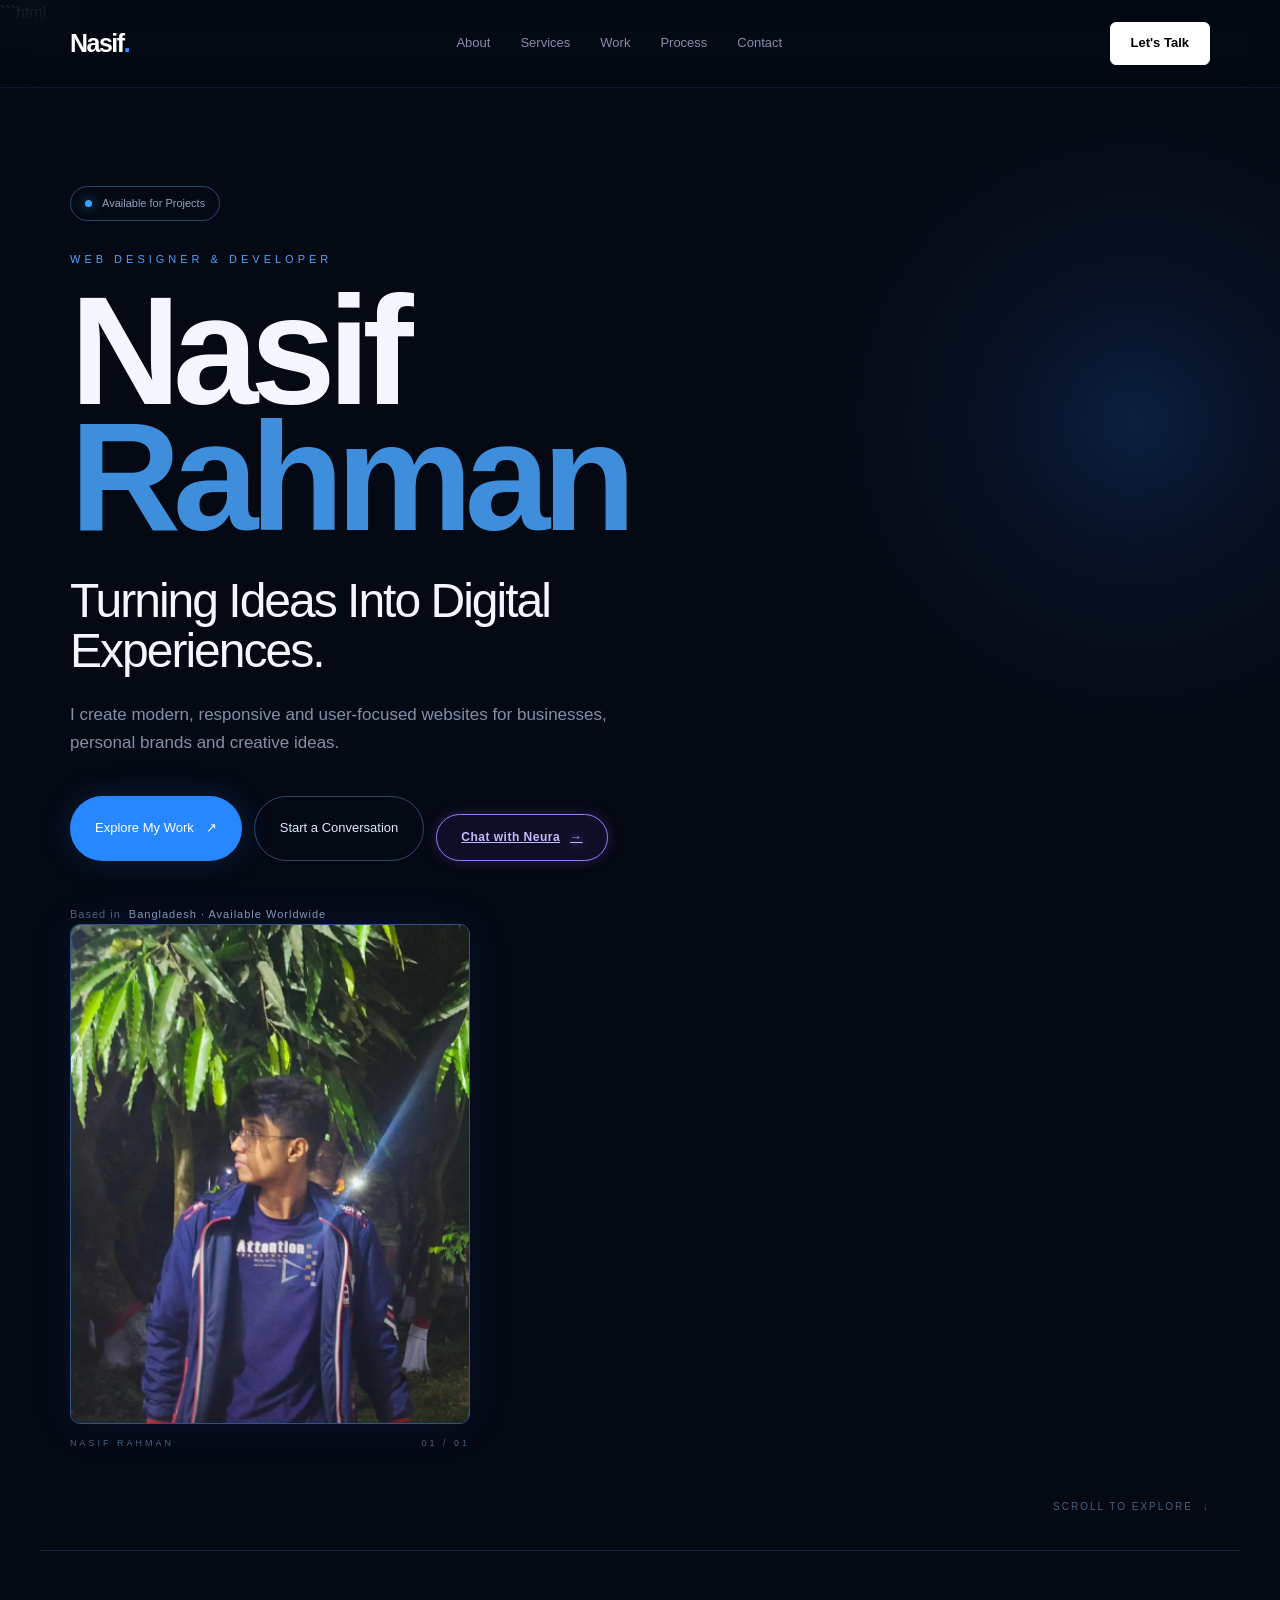
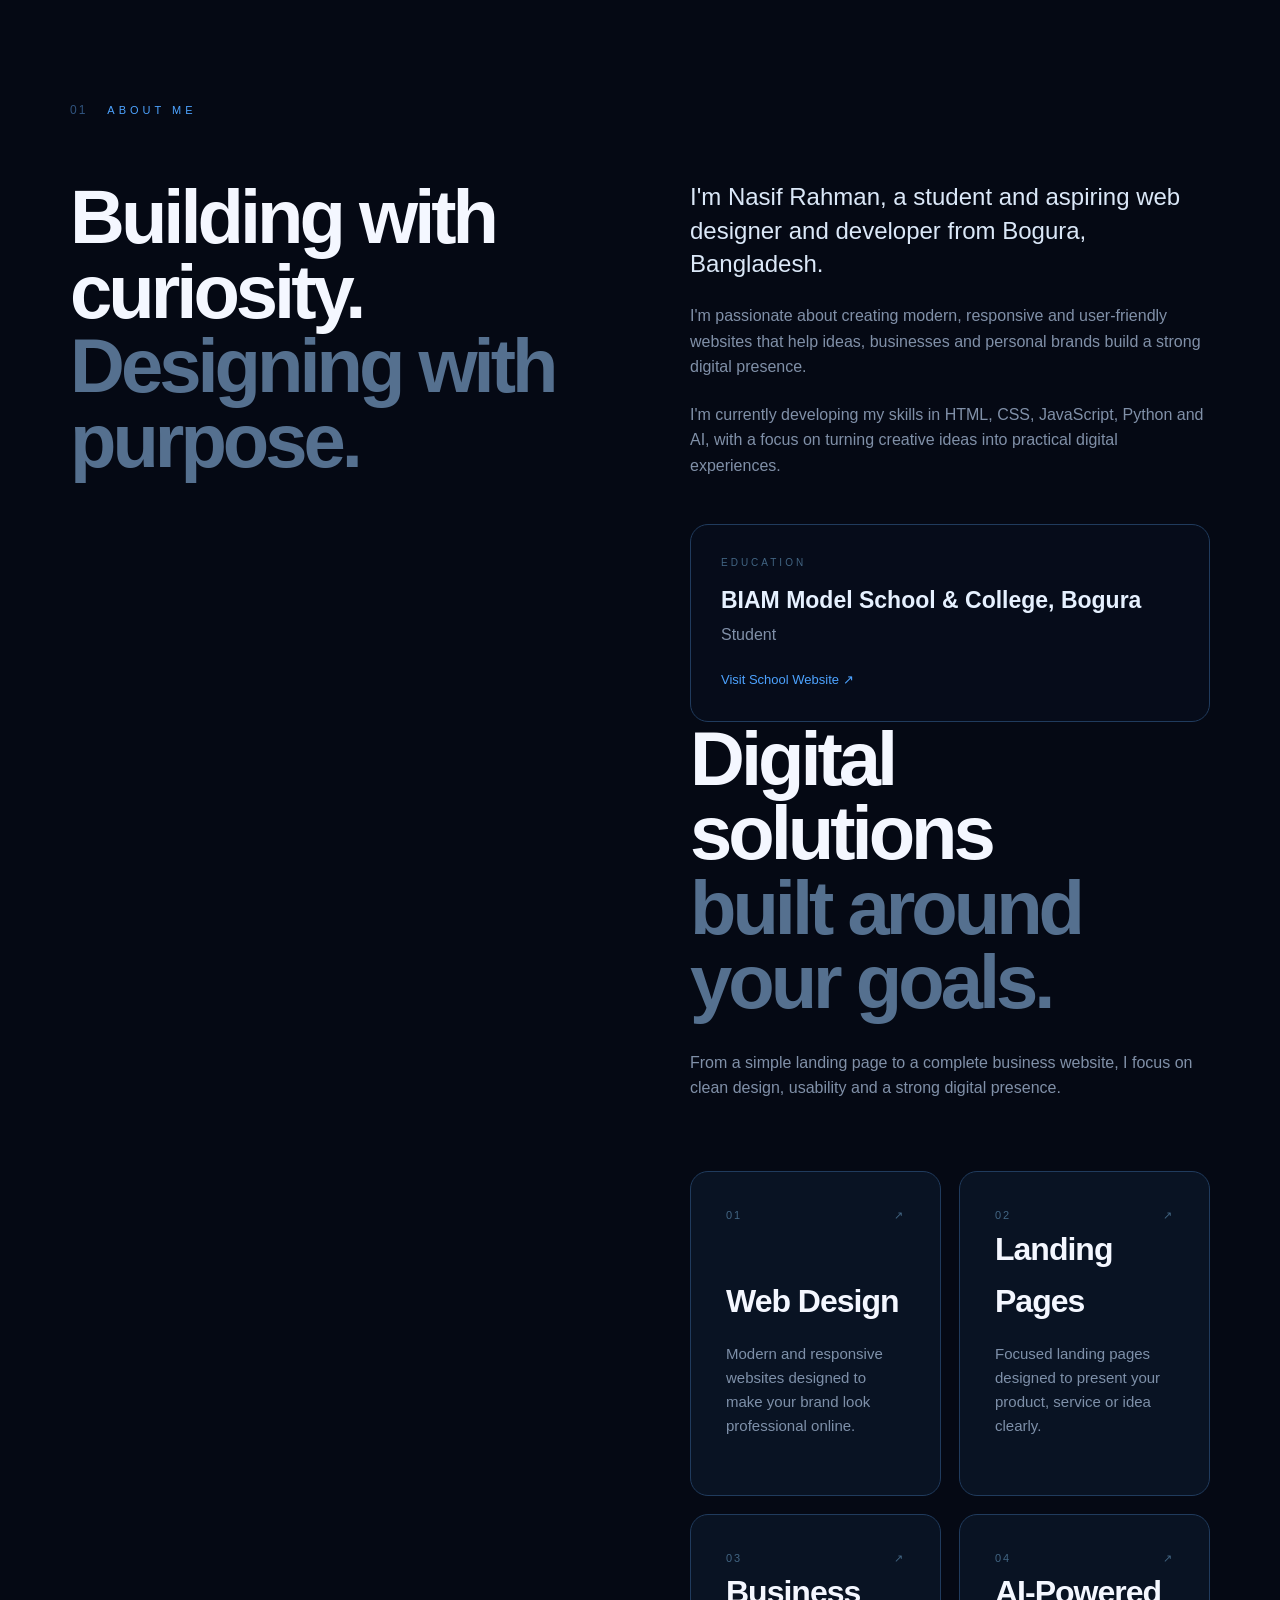
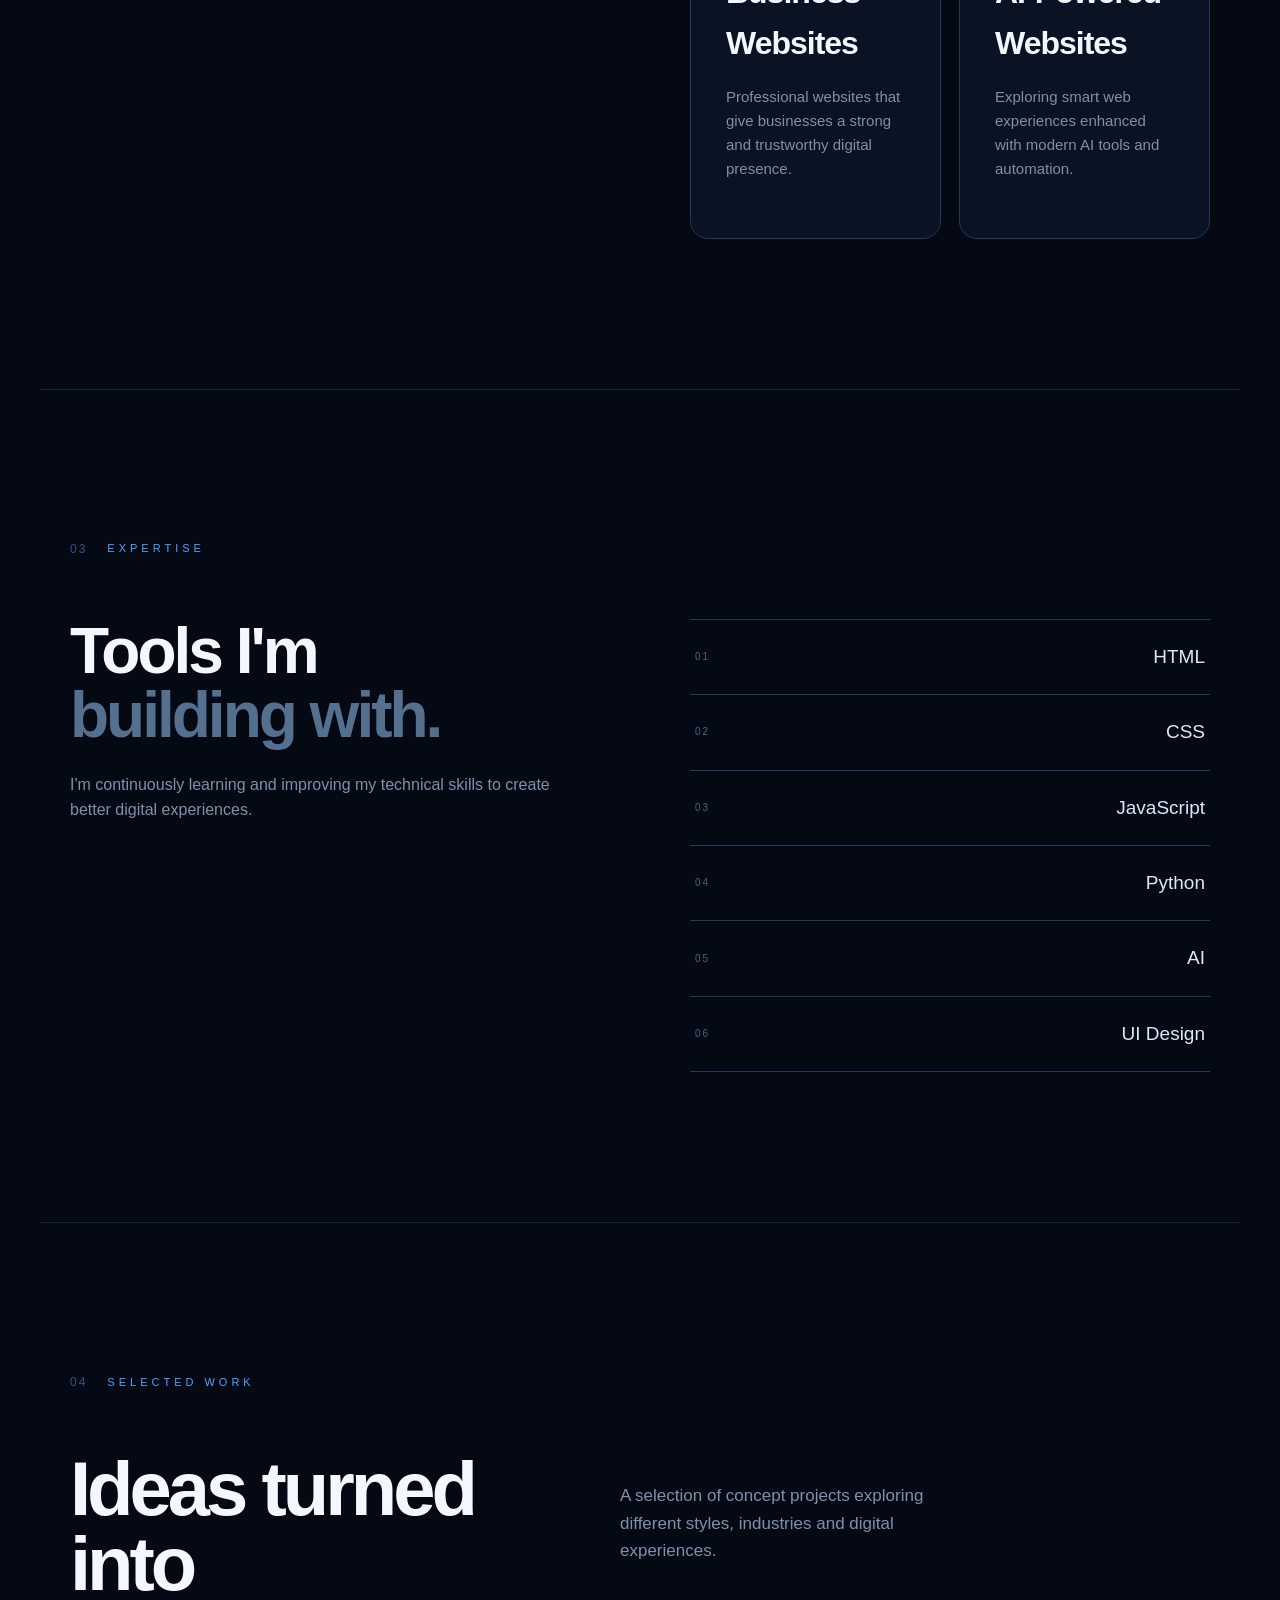
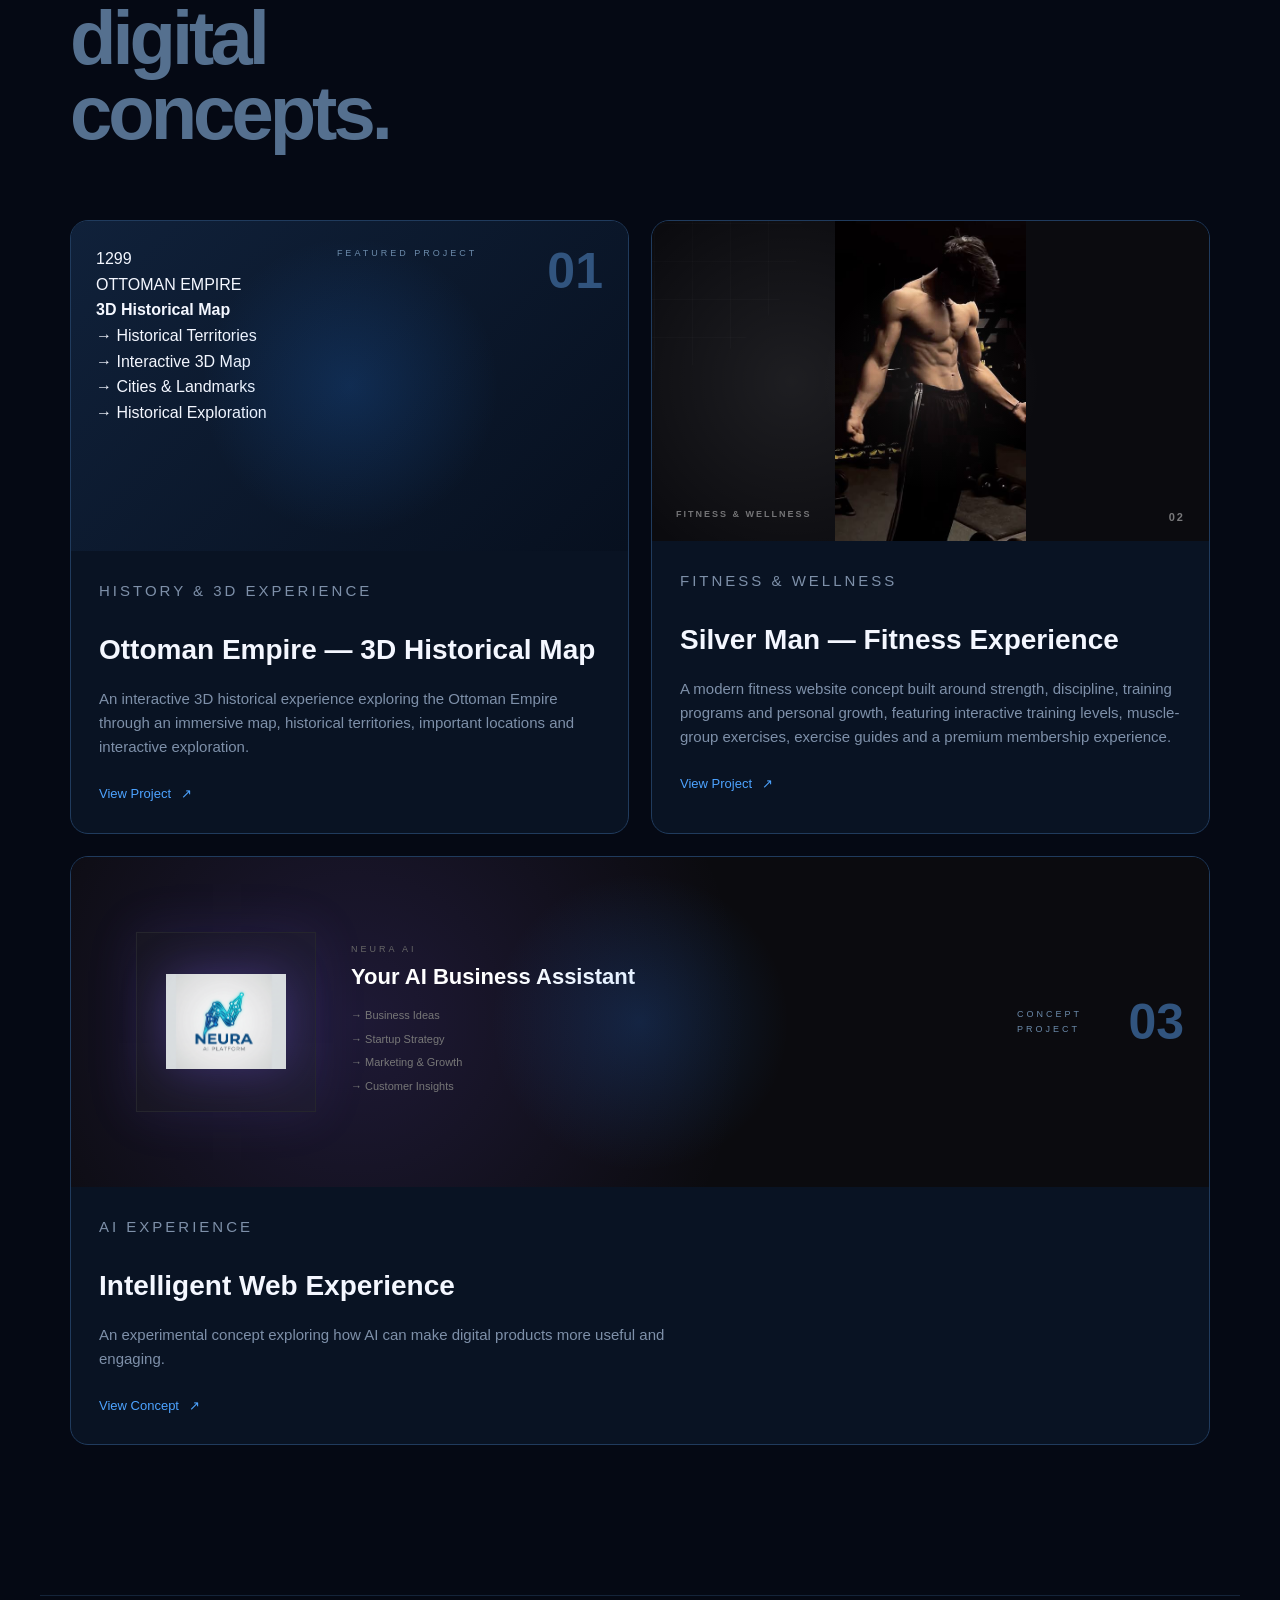
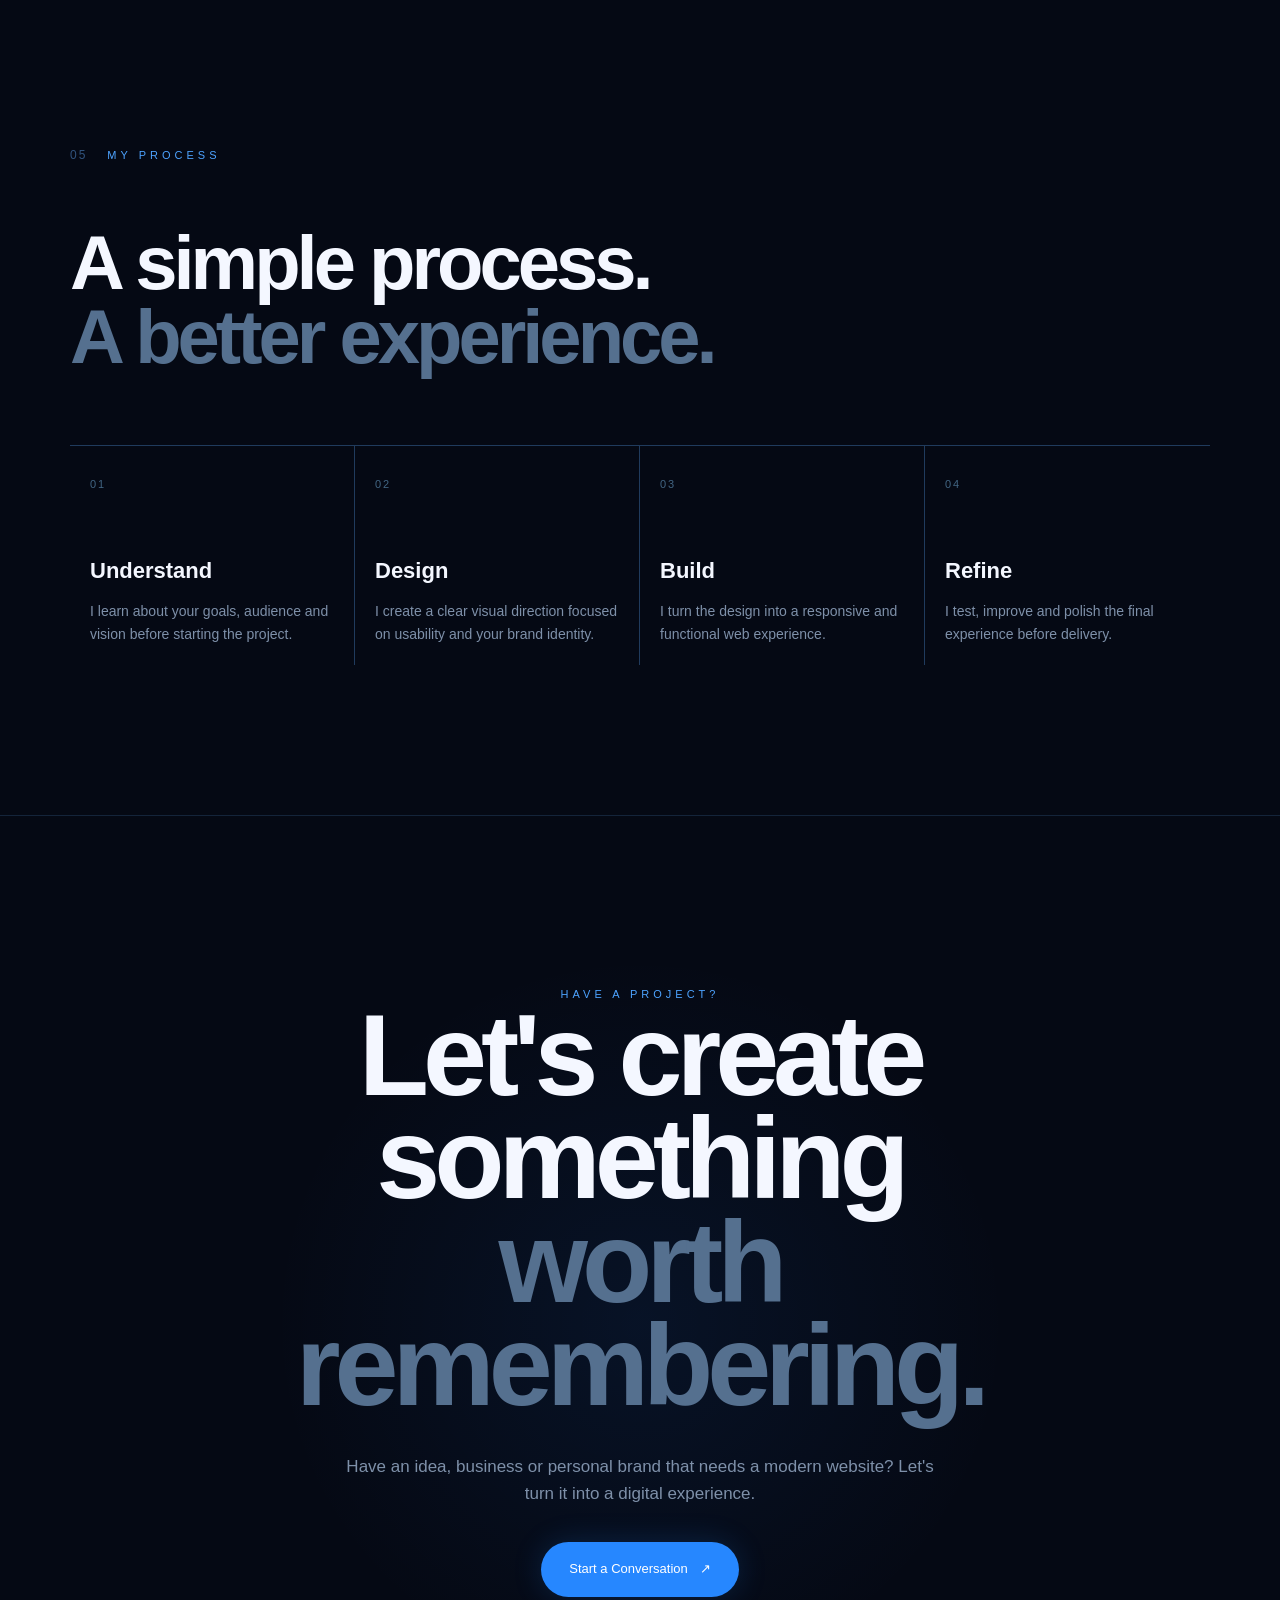
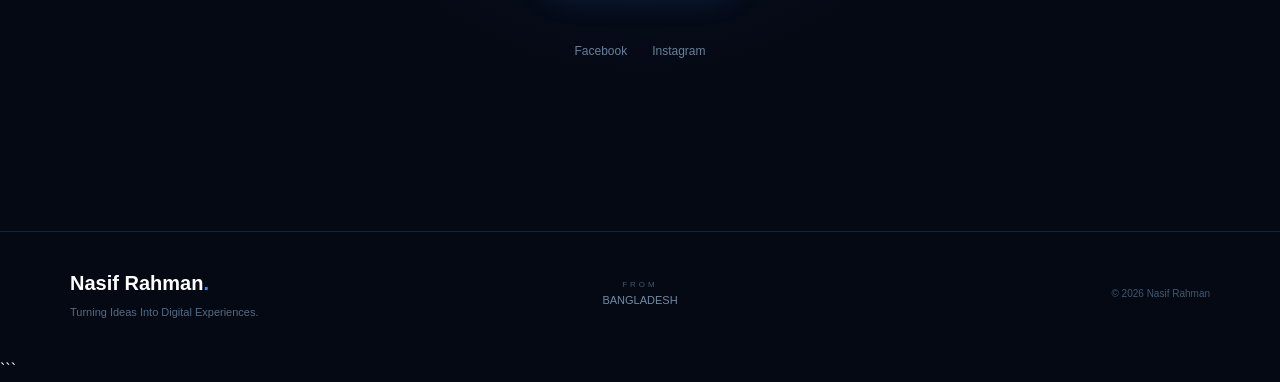
==== commit 0e47c120: "Add files via upload" ====
--- a/index.html
+++ b/index.html
@@ -127,7 +127,7 @@
     Start a Conversation
 </a>
 <a href="neura.html" target="_blank" class="neura-hero-btn">
-    <span>✦</span>
+    
     Chat with Neura
     <span>→</span>
 </a>
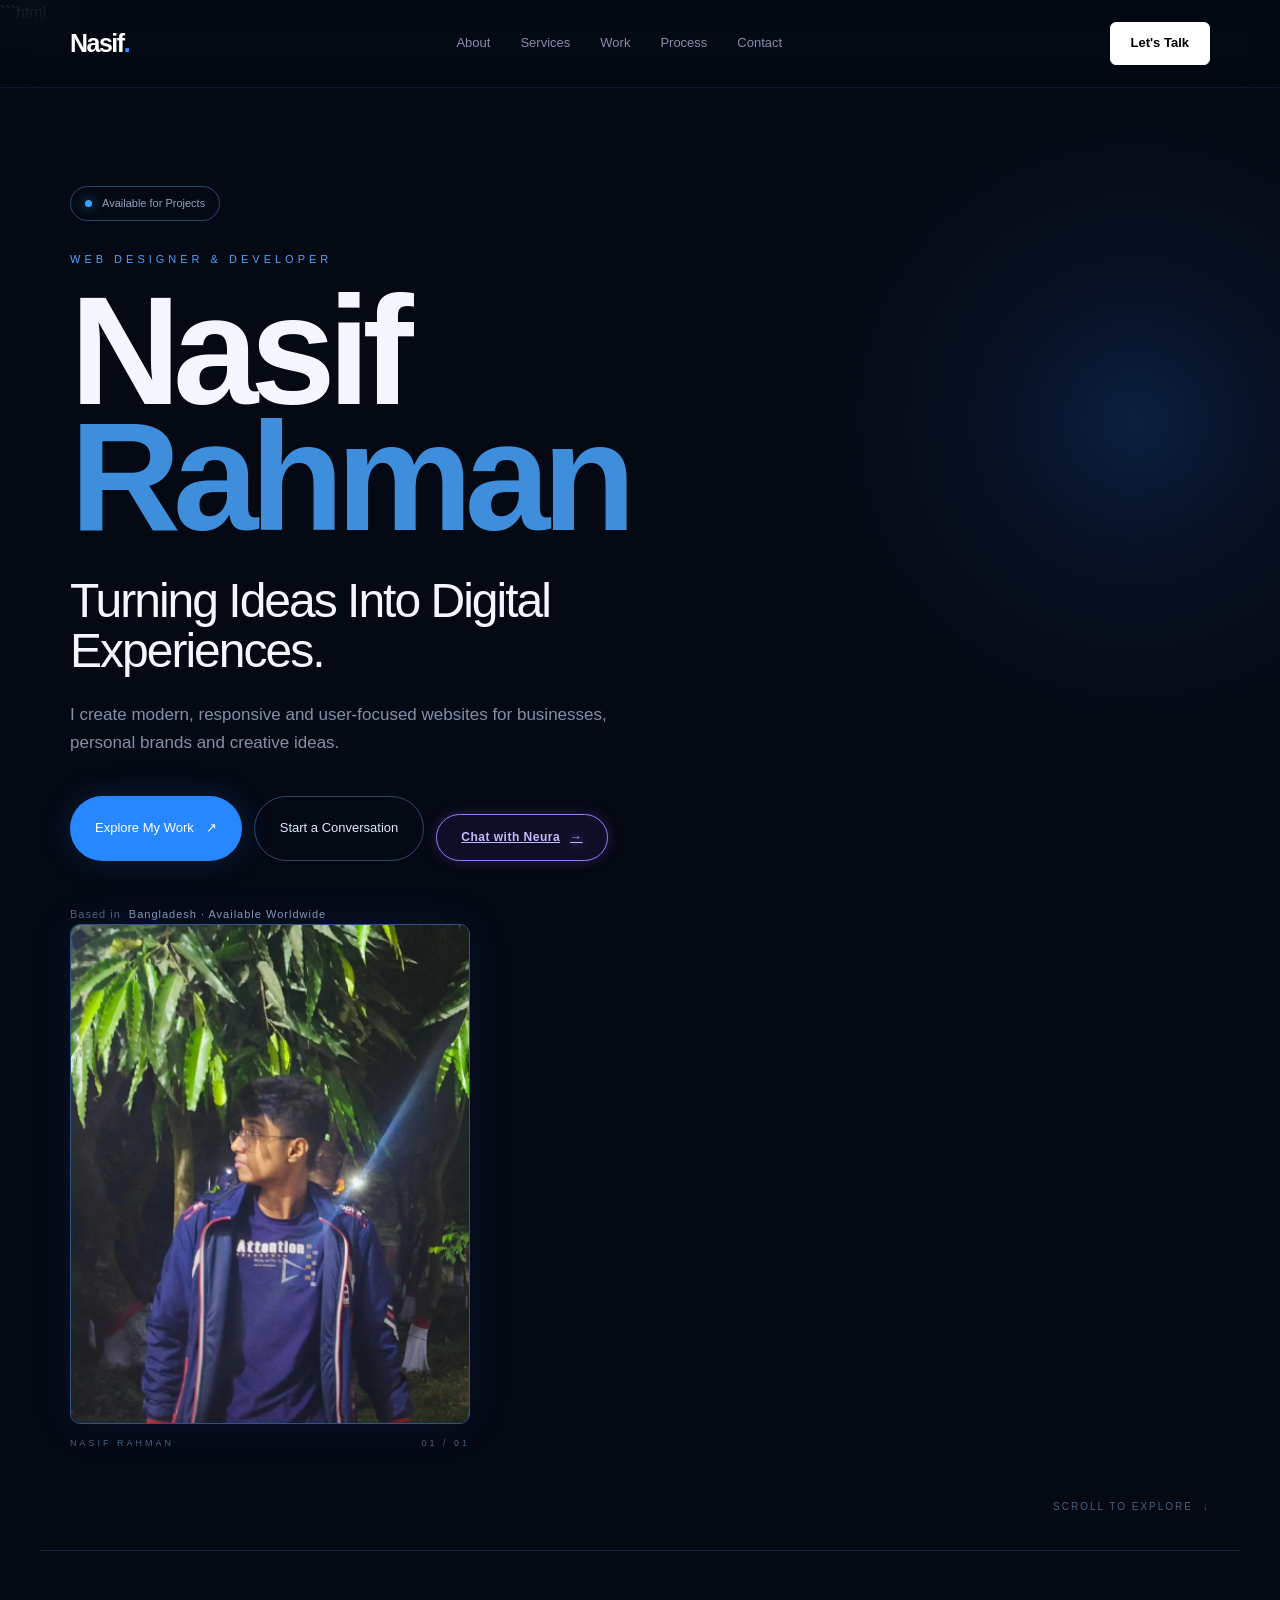
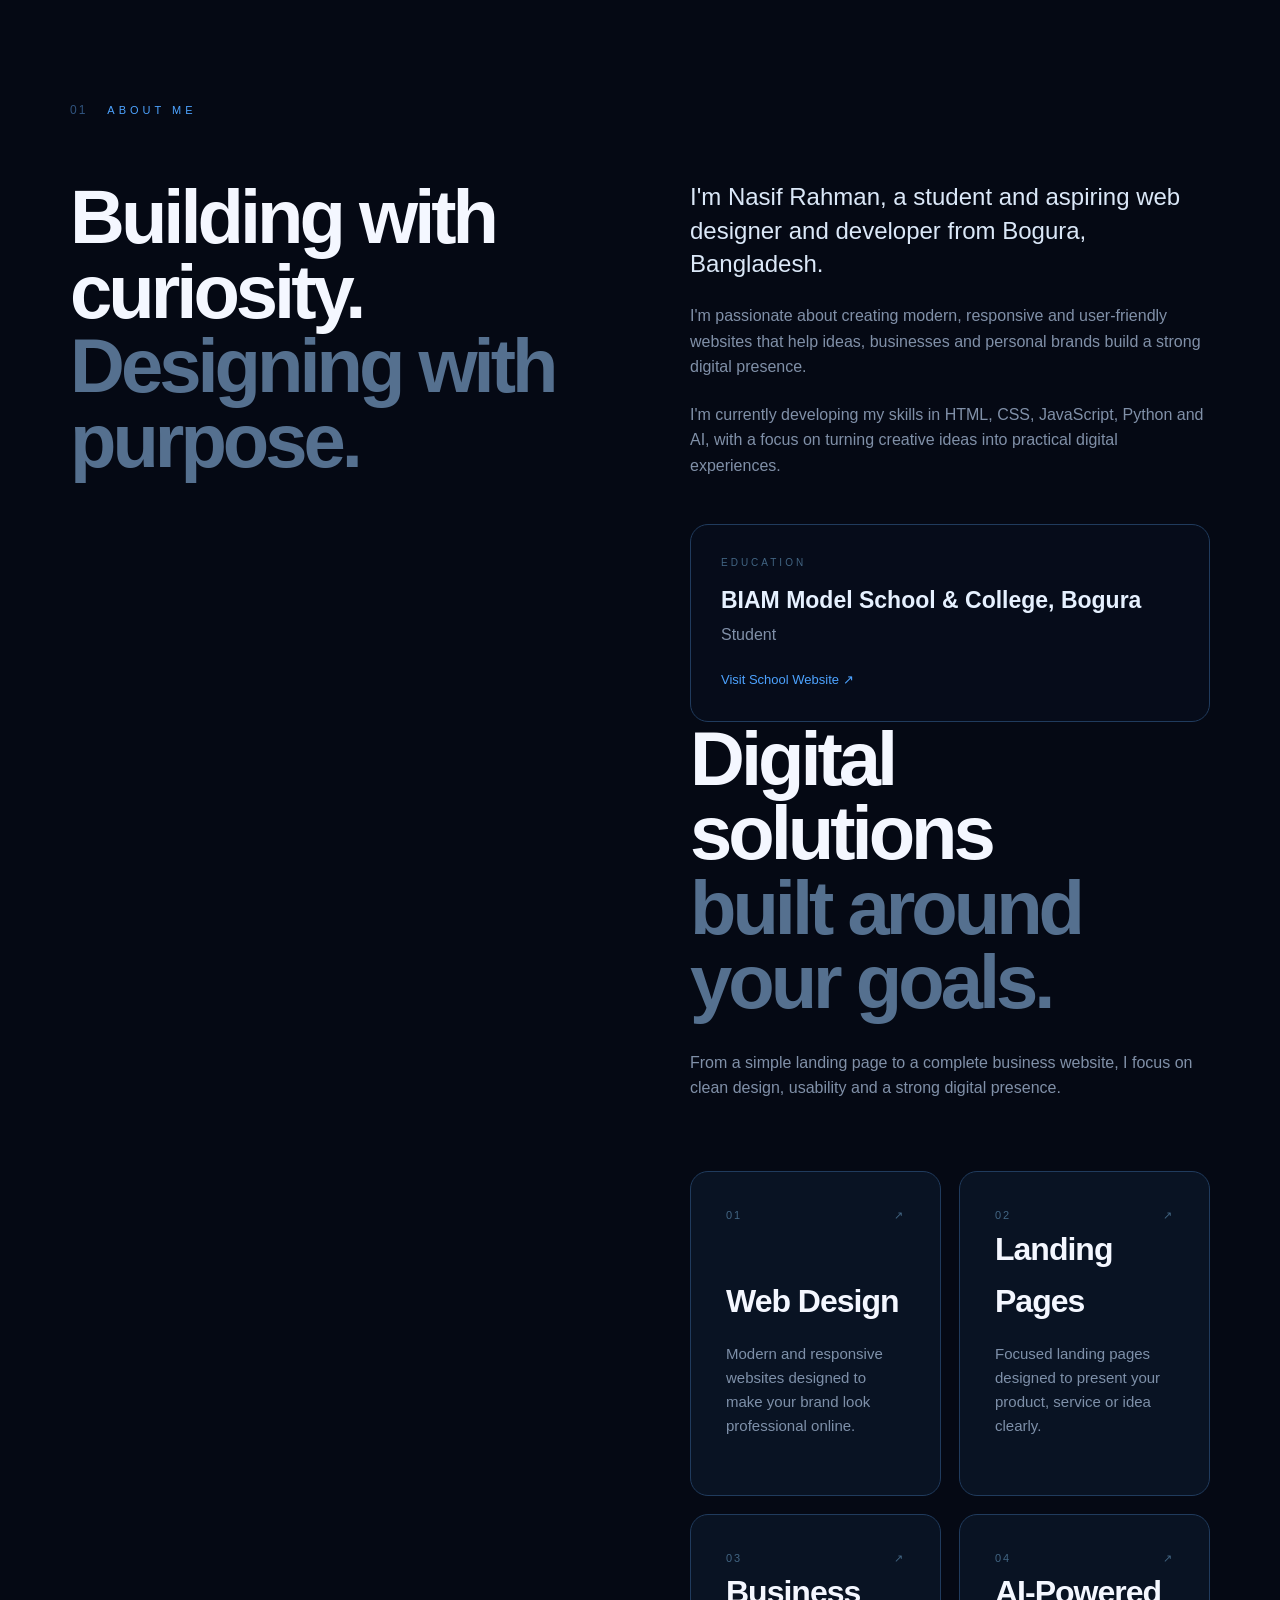
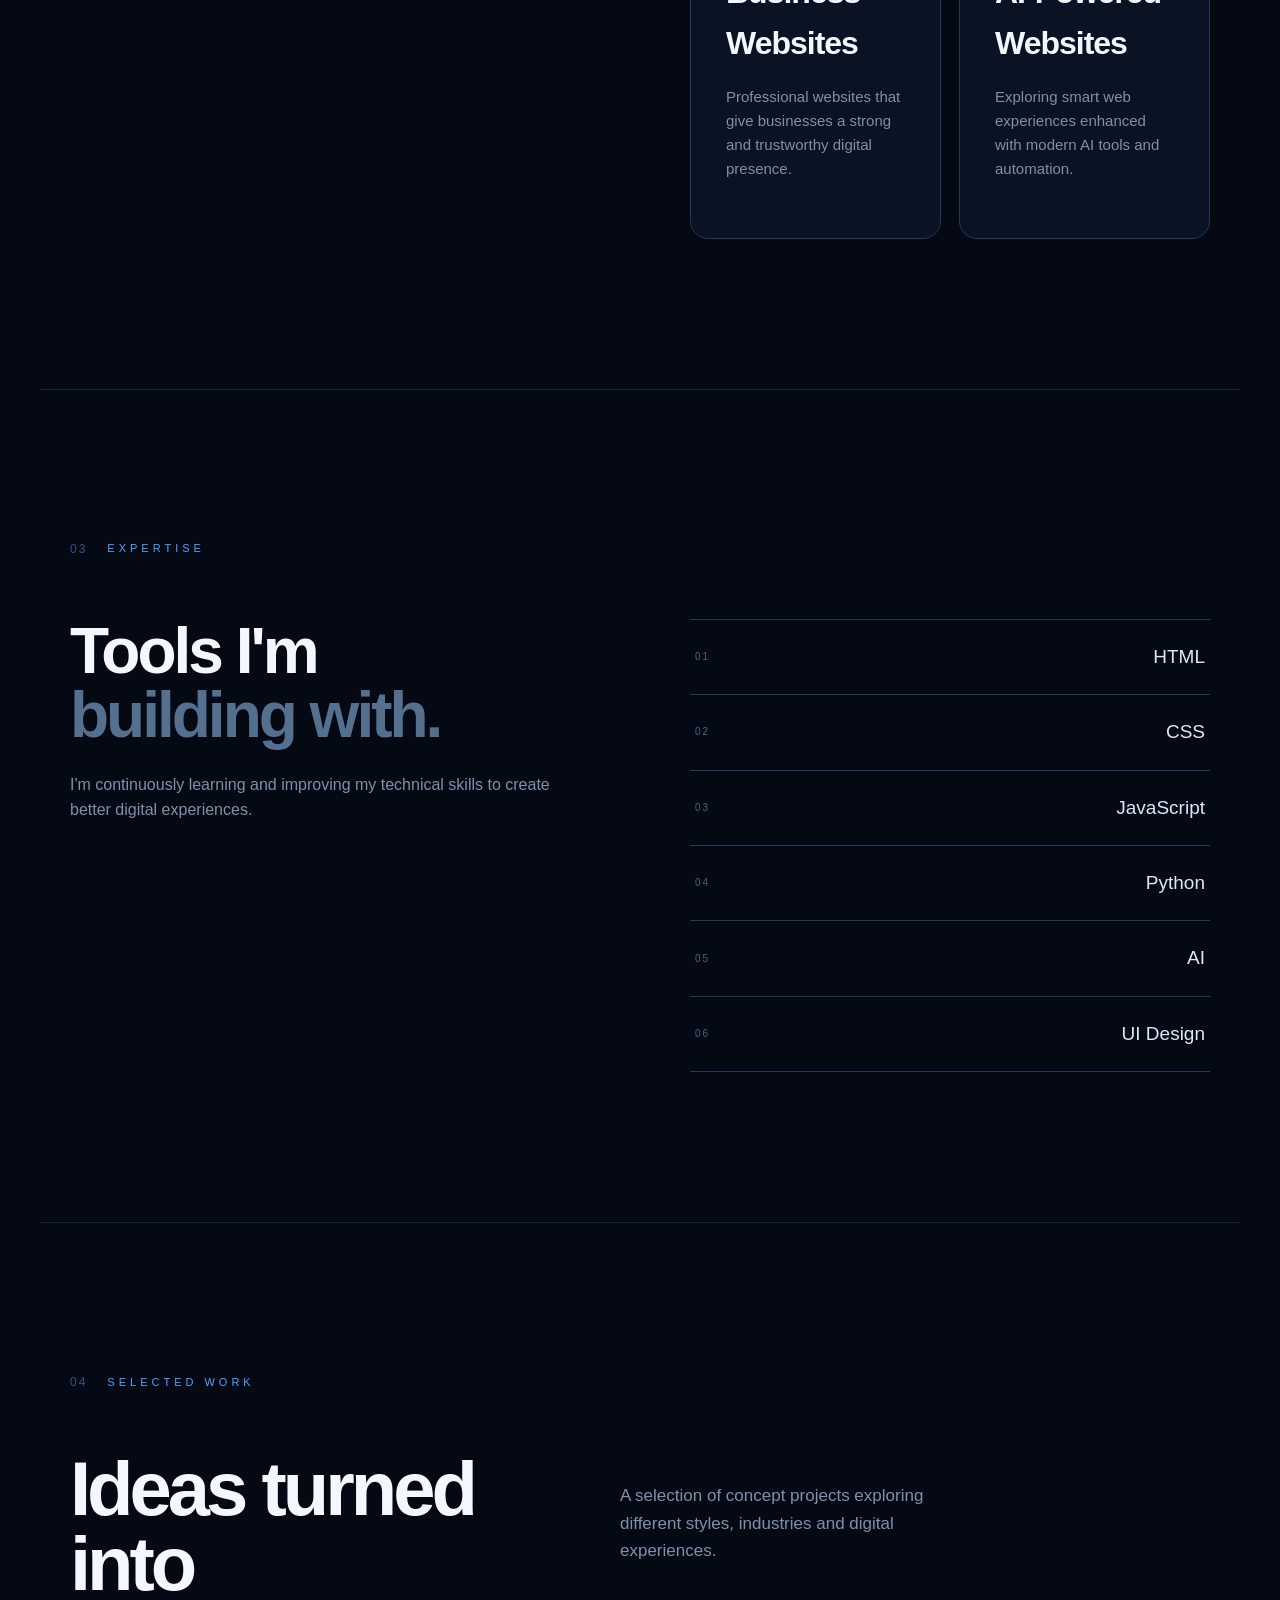
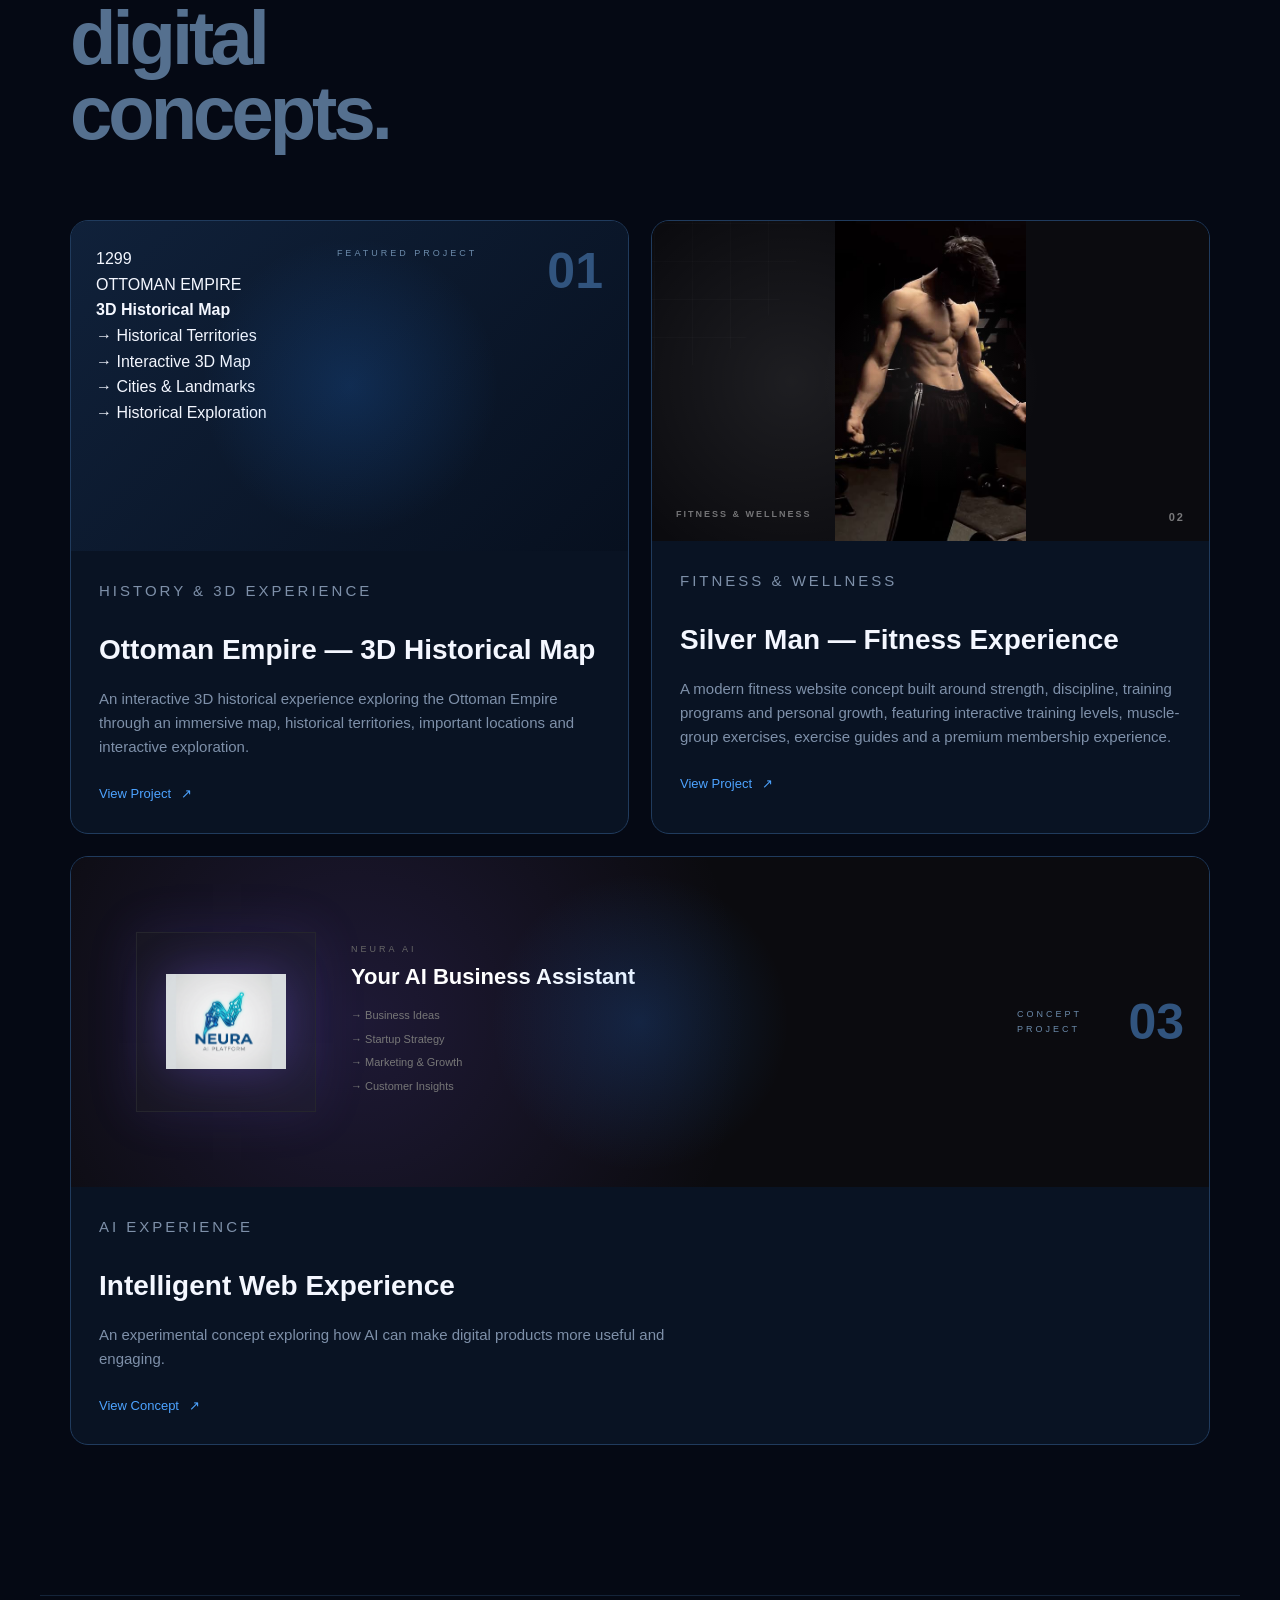
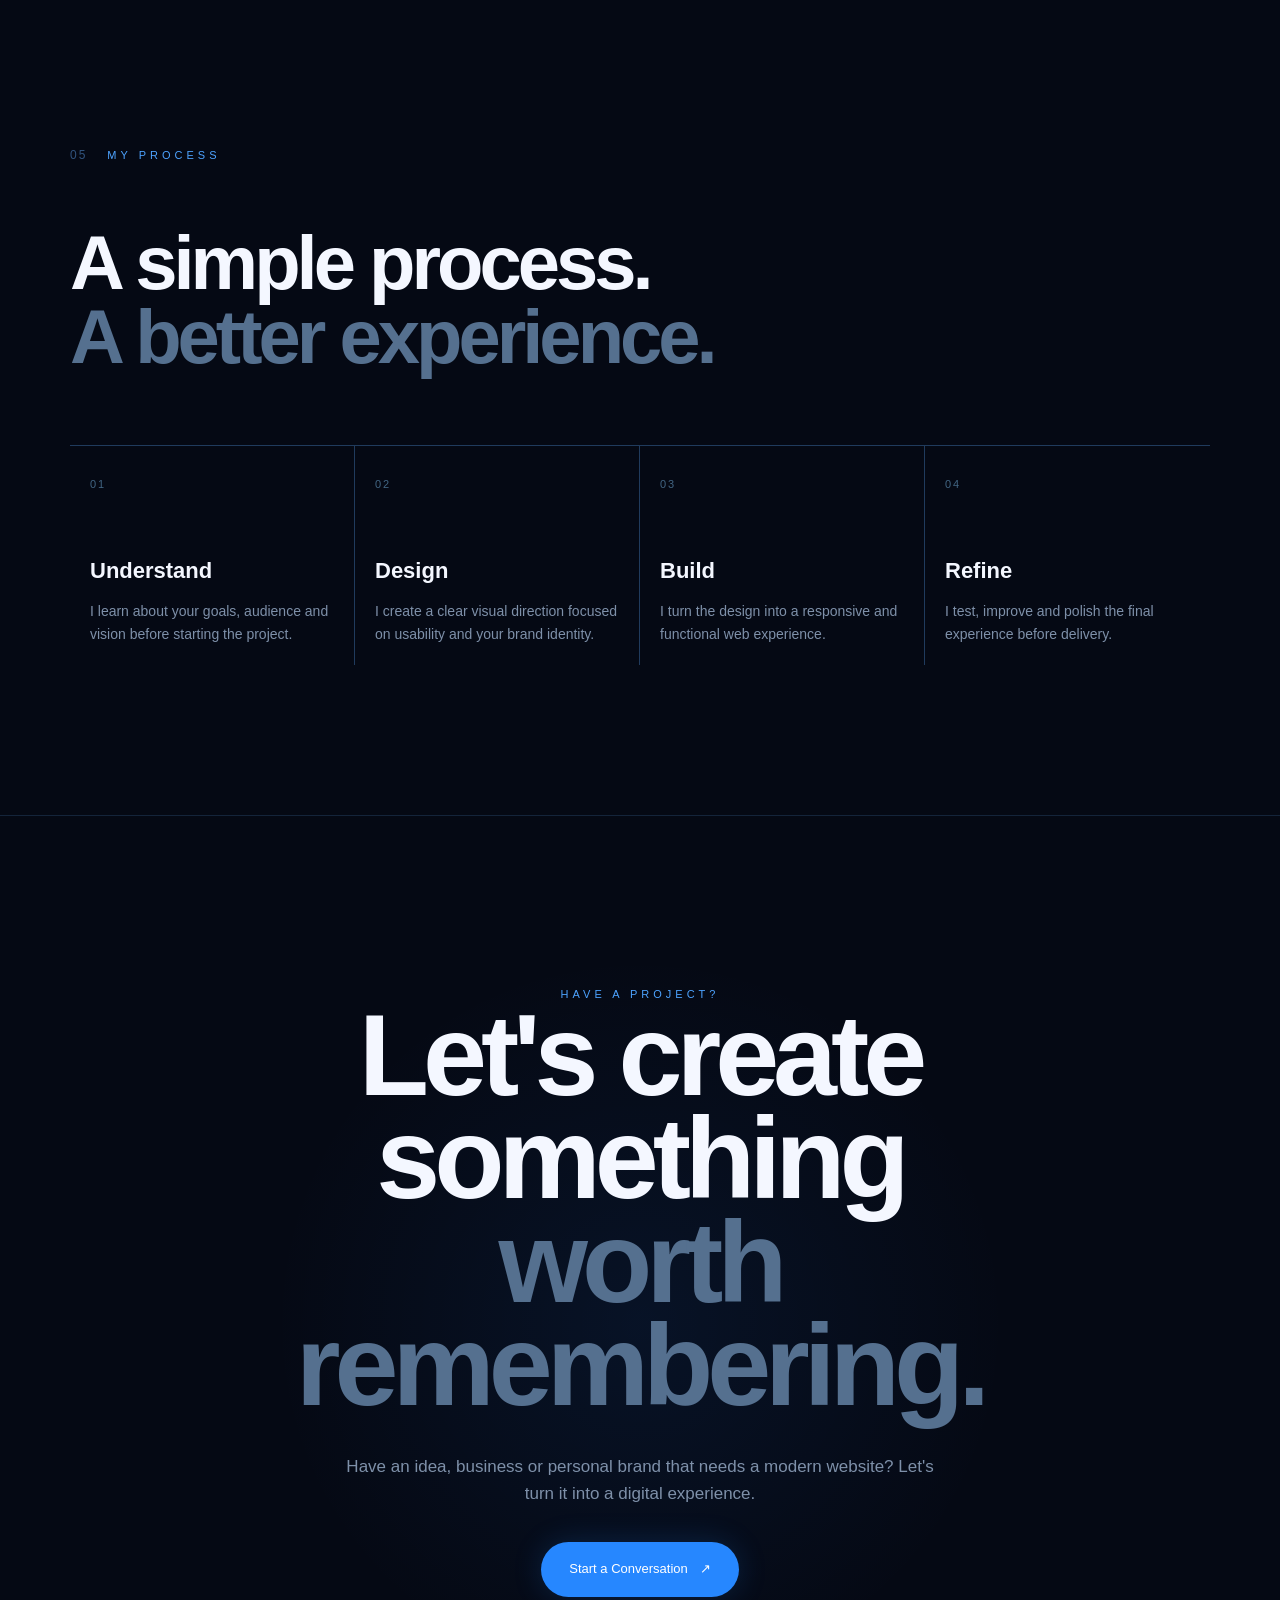
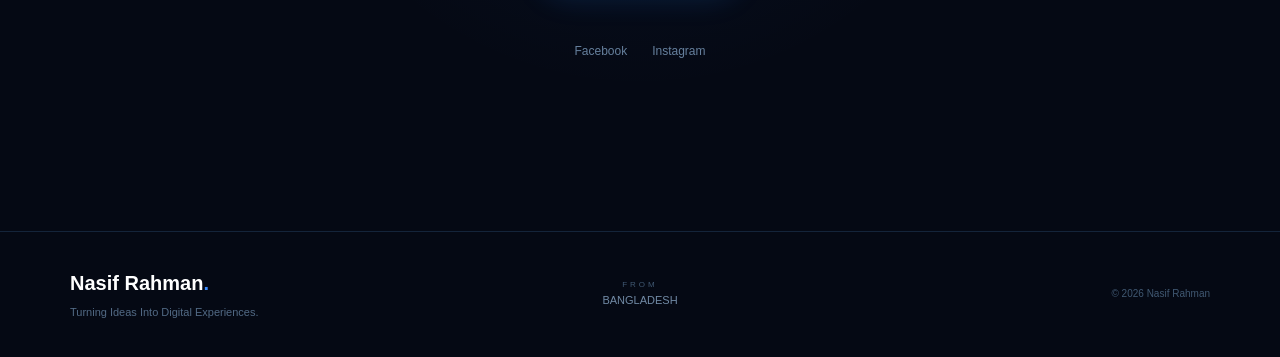
==== commit afaa2e4b: "Add files via upload" ====
--- a/index.html
+++ b/index.html
@@ -2,7 +2,7 @@
 <!DOCTYPE html>
 <html lang="en">
 <head>
-
+<link rel="icon" type="image/jpeg" href="nasif.jpg">
     <!-- Google Search Console Verification -->
     <meta name="google-site-verification" content="WP7fHb_uWFcfdBhaDwL5TssciAo1Tny2MbIu55LIvMg">
 
@@ -552,9 +552,9 @@
 
 
 <article
-    class="project-card"
-    onclick="window.open('silver-man.html', '_blank')"
-    style="cursor: pointer;"
+  class="project-card"
+onclick="window.location.href='silver-man.html'"
+style="cursor: pointer;"
 >
 
     <div class="project-visual project-two">
@@ -621,9 +621,9 @@
 
                
                 <article
-    class="project-card"
-    onclick="window.open('ai-demo.html', '_blank')"
-    style="cursor: pointer;"
+   class="project-card"
+onclick="window.location.href='ai-demo.html'"
+style="cursor: pointer;"
 >
 
     <div class="project-visual project-three">
@@ -888,4 +888,4 @@
 
 </body>
 </html>
-```
+
--- a/style.css
+++ b/style.css
@@ -1089,161 +1089,10 @@
    MOBILE
 ================================ */
 
-@media (max-width: 900px) {
-
-    .nav-links {
-        gap: 15px;
-    }
-
-    .nav-cta {
-        display: none;
-    }
-
-    .hero-grid {
-        grid-template-columns: 1fr;
-    }
-
-    .hero-image-wrapper {
-        max-width: 350px;
-        justify-self: start;
-    }
-
-    .about-grid,
-    .skills-grid {
-        grid-template-columns: 1fr;
-
-        gap: 60px;
-    }
-
-    .work-heading {
-        display: block;
-    }
-
-    .work-heading > p {
-        margin-top: 30px;
-    }
-
-    .process-grid {
-        grid-template-columns: repeat(2, 1fr);
-    }
-
-    .process-item:nth-child(2) {
-        border-right: none;
-    }
-
-    .process-item:nth-child(-n + 2) {
-        border-bottom: 1px solid #203b5d;
-    }
-
-    .footer-container {
-        grid-template-columns: 1fr;
-
-        text-align: center;
-    }
-
-    .copyright {
-        text-align: center;
-    }
-}
-
-
-@media (max-width: 600px) {
-
-    .nav-container {
-        padding: 17px 18px;
-    }
-
-    .nav-links {
-        gap: 10px;
-    }
-
-    .nav-links a {
-        font-size: 10px;
-    }
-
-    .logo {
-        font-size: 20px;
-    }
-
-    .section {
-        padding: 110px 20px;
-    }
-
-    .hero {
-        padding: 140px 20px 80px;
-    }
-
-    .hero h1 {
-        font-size: 75px;
-
-        letter-spacing: -5px;
-    }
-
-    .hero-tagline {
-        font-size: 30px;
-    }
-
-    .hero-description {
-        font-size: 15px;
-    }
-
-    .hero-location {
-        flex-direction: column;
-        gap: 2px;
-    }
-
-    .scroll-indicator {
-        display: none;
-    }
-
-    .section-heading h2,
-    .section-title h2 {
-        font-size: 43px;
-
-        letter-spacing: -2px;
-    }
-
-    .services-grid,
-    .projects-grid {
-        grid-template-columns: 1fr;
-    }
-
-    .project-card:nth-child(3) {
-        grid-column: auto;
-    }
-
-    .project-visual {
-        height: 240px;
-    }
-
-    .process-grid {
-        grid-template-columns: 1fr;
-    }
-
-    .process-item {
-        border-right: none;
-
-        border-bottom: 1px solid #203b5d;
-    }
-
-    .process-item:last-child {
-        border-bottom: none;
-    }
-
-    .contact-section {
-        padding: 130px 20px;
-    }
-
-    .contact-section h2 {
-        font-size: 58px;
-
-        letter-spacing: -3px;
-    }
-
-    .social-links {
-        flex-wrap: wrap;
-    }
-}.project-three {
+
+
+
+.project-three {
     position: relative;
     overflow: hidden;
 }
@@ -1387,32 +1236,7 @@
 
 /* Mobile */
 
-@media (max-width: 700px) {
-
-    .neura-interface {
-        gap: 20px;
-        padding: 25px;
-    }
-
-    .neura-interface-logo {
-        width: 120px;
-        height: 120px;
-    }
-
-    .neura-interface-logo img {
-        width: 80px;
-        height: 80px;
-    }
-
-    .neura-interface-info h4 {
-        font-size: 16px;
-    }
-
-    .neura-points p {
-        font-size: 9px;
-    }
-
-}.northline-interface-logo img {
+.northline-interface-logo img {
     width: 80px;
     height: 80px;
     object-fit: contain;
@@ -1520,32 +1344,7 @@
 
 /* Mobile */
 
-@media (max-width: 700px) {
-
-    .akash-interface {
-        gap: 20px;
-        padding: 25px;
-    }
-
-    .akash-interface-image {
-        width: 120px;
-        height: 120px;
-    }
-
-    .akash-interface-image img {
-        width: 65px;
-        height: 65px;
-    }
-
-    .akash-interface-info h4 {
-        font-size: 16px;
-    }
-
-    .akash-points p {
-        font-size: 9px;
-    }
-
-}.neura-hero-btn {
+.neura-hero-btn {
     display: inline-flex;
     align-items: center;
     justify-content: center;
@@ -1625,275 +1424,8 @@
    EXTRA MOBILE RESPONSIVE IMPROVEMENTS
    ======================================== */
 
-@media (max-width: 600px) {
-
-    /* NAVBAR */
-    .nav-container {
-        padding: 14px 16px;
-    }
-
-    .logo {
-        font-size: 20px;
-    }
-
-    .nav-links {
-        gap: 8px;
-    }
-
-    .nav-links a {
-        font-size: 9px;
-    }
-
-    .lets-talk-btn {
-        padding: 8px 12px;
-        font-size: 10px;
-    }
-
-
-    /* HERO */
-    .hero {
-        padding: 125px 20px 70px;
-    }
-
-    .hero-grid {
-        gap: 50px;
-    }
-
-    .hero h1 {
-        font-size: clamp(58px, 18vw, 82px);
-        letter-spacing: -5px;
-        line-height: 0.85;
-    }
-
-    .hero-tagline {
-        font-size: 28px;
-        line-height: 1.1;
-    }
-
-    .hero-description {
-        font-size: 14px;
-        line-height: 1.6;
-    }
-
-    .hero-buttons {
-        flex-direction: column;
-        width: 100%;
-    }
-
-    .primary-btn,
-    .secondary-btn {
-        width: 100%;
-        justify-content: center;
-    }
-
-    .hero-location {
-        font-size: 10px;
-    }
-
-
-    /* PROFILE IMAGE */
-    .hero-image-wrapper {
-        width: 100%;
-        max-width: 300px;
-        margin: 0 auto;
-    }
-
-
-    /* COMMON SECTIONS */
-    .section {
-        padding: 90px 20px;
-    }
-
-    .section-heading {
-        margin-bottom: 45px;
-    }
-
-    .section-heading h2,
-    .section-title h2 {
-        font-size: 40px;
-        letter-spacing: -2px;
-    }
-
-    .section-heading > p {
-        font-size: 15px;
-        margin-top: 22px;
-    }
-
-
-    /* ABOUT */
-    .about-grid {
-        gap: 45px;
-    }
-
-    .about-content .large-text {
-        font-size: 21px;
-    }
-
-    .education-card {
-        padding: 22px;
-    }
-
-
-    /* SERVICES */
-    .services-grid {
-        grid-template-columns: 1fr;
-        gap: 15px;
-    }
-
-    .service-card {
-        min-height: 270px;
-        padding: 25px;
-    }
-
-    .service-card h3 {
-        font-size: 27px;
-    }
-
-
-    /* SKILLS */
-    .skills-grid {
-        gap: 45px;
-    }
-
-    .skills-intro h2 {
-        font-size: 42px;
-    }
-
-    .skill {
-        padding: 18px 3px;
-    }
-
-    .skill strong {
-        font-size: 16px;
-    }
-
-
-    /* WORK / PROJECTS */
-    .work-heading {
-        display: block;
-    }
-
-    .projects-grid {
-        grid-template-columns: 1fr;
-        gap: 16px;
-    }
-
-    .project-card:nth-child(3) {
-        grid-column: auto;
-    }
-
-    .project-visual {
-        height: 230px;
-        padding: 20px;
-    }
-
-    .project-content {
-        padding: 23px;
-    }
-
-    .project-content h3 {
-        font-size: 24px;
-    }
-
-
-    /* NEURA + PROJECT INTERFACES */
-    .neura-interface,
-    .akash-interface {
-        flex-direction: column;
-        text-align: center;
-        gap: 20px;
-        padding: 25px 18px;
-    }
-
-    .neura-interface-logo,
-    .akash-interface-image {
-        width: 120px;
-        height: 120px;
-    }
-
-    .neura-interface-logo img {
-        width: 80px;
-        height: 80px;
-    }
-
-    .akash-interface-image img {
-        width: 65px;
-        height: 65px;
-    }
-
-    .neura-interface-info,
-    .akash-interface-info {
-        width: 100%;
-    }
-
-    .neura-points p,
-    .akash-points p {
-        font-size: 10px;
-    }
-
-
-    /* PROCESS */
-    .process-grid {
-        grid-template-columns: 1fr;
-    }
-
-    .process-item {
-        border-right: none;
-        border-bottom: 1px solid #203b5d;
-        padding: 25px 18px;
-    }
-
-    .process-item h3 {
-        margin-top: 35px;
-        font-size: 20px;
-    }
-
-
-    /* CONTACT */
-    .contact-section {
-        min-height: auto;
-        padding: 100px 20px;
-    }
-
-    .contact-section h2 {
-        font-size: clamp(42px, 13vw, 60px);
-        letter-spacing: -3px;
-    }
-
-    .contact-description {
-        font-size: 15px;
-        line-height: 1.6;
-        margin: 25px auto;
-    }
-
-    .contact-btn {
-        width: 100%;
-        justify-content: center;
-        box-sizing: border-box;
-    }
-
-    .social-links {
-        gap: 18px;
-        flex-wrap: wrap;
-    }
-
-
-    /* FOOTER */
-    .footer-container {
-        padding: 30px 20px;
-        gap: 20px;
-    }
-
-    .footer-location {
-        order: 2;
-    }
-
-    .copyright {
-        order: 3;
-        text-align: center;
-    }
-}
-```
+
+
 /* ========================================
    PROJECT 02 — SILVER MAN
    ======================================== */
@@ -2251,100 +1783,10 @@
    MOBILE
    ======================================== */
 
-@media (max-width: 700px) {
-
-    .project-two {
-        min-height: 320px;
-    }
-
-    .silverman-interface {
-
-        width: 86%;
-
-        padding: 24px;
-
-        gap: 20px;
-
-        min-height: 205px;
-    }
-
-    .silverman-interface-mark {
-
-        width: 70px;
-        height: 70px;
-    }
-
-    .silverman-interface-mark span {
-
-        font-size: 21px;
-    }
-
-    .silverman-interface-info h4 {
-
-        font-size: 20px;
-
-        margin-bottom: 14px;
-    }
-
-    .silverman-points {
-
-        grid-template-columns: 1fr;
-
-        gap: 6px;
-    }
-
-    .silverman-points p {
-
-        font-size: 9px;
-    }
-
-}
-
-
-@media (max-width: 480px) {
-
-    .project-two {
-        min-height: 300px;
-    }
-
-    .silverman-interface {
-
-        width: 88%;
-
-        padding: 20px;
-
-        gap: 15px;
-    }
-
-    .silverman-interface-mark {
-
-        width: 60px;
-        height: 60px;
-    }
-
-    .silverman-interface-mark span {
-
-        font-size: 18px;
-    }
-
-    .silverman-mini-label {
-
-        font-size: 8px;
-
-        letter-spacing: 2px;
-    }
-
-    .silverman-interface-info h4 {
-
-        font-size: 17px;
-    }
-
-    .silverman-points p {
-
-        font-size: 8px;
-    }
-
-}.silverman-interface-mark {
+
+
+
+.silverman-interface-mark {
     position: relative;
     flex-shrink: 0;
 
@@ -2468,4 +1910,722 @@
     height: auto;
     overflow: visible;
     padding: 28px;
-}+}
+
+/* =========================================================
+   FINAL RESPONSIVE SYSTEM
+   ========================================================= */
+
+/* Prevent horizontal overflow on small screens */
+html,
+body {
+    width: 100%;
+    max-width: 100%;
+    overflow-x: hidden;
+}
+
+img,
+video,
+svg,
+canvas {
+    max-width: 100%;
+}
+
+/* =========================
+   TABLET — 901px and below
+   ========================= */
+@media (max-width: 900px) {
+
+    .nav-links {
+        gap: 15px;
+    }
+
+    .nav-cta {
+        display: none;
+    }
+
+    .hero-grid {
+        grid-template-columns: 1fr;
+        gap: 55px;
+    }
+
+    .hero-image-wrapper {
+        max-width: 350px;
+        width: 100%;
+        justify-self: start;
+    }
+
+    .about-grid,
+    .skills-grid {
+        grid-template-columns: 1fr;
+        gap: 55px;
+    }
+
+    .work-heading {
+        display: block;
+    }
+
+    .work-heading > p {
+        margin-top: 30px;
+    }
+
+    .process-grid {
+        grid-template-columns: repeat(2, 1fr);
+    }
+
+    .process-item:nth-child(2) {
+        border-right: none;
+    }
+
+    .process-item:nth-child(-n + 2) {
+        border-bottom: 1px solid #203b5d;
+    }
+
+    .footer-container {
+        grid-template-columns: 1fr;
+        text-align: center;
+    }
+
+    .copyright {
+        text-align: center;
+    }
+}
+
+/* =========================
+   MOBILE — 600px and below
+   ========================= */
+@media (max-width: 600px) {
+
+    /* NAVBAR */
+    .nav-container {
+        padding: 14px 16px;
+        gap: 10px;
+    }
+
+    .logo {
+        font-size: 20px;
+    }
+
+    .nav-links {
+        gap: 8px;
+        flex-wrap: nowrap;
+    }
+
+    .nav-links a {
+        font-size: 9px;
+    }
+
+    .lets-talk-btn {
+        padding: 8px 12px;
+        font-size: 10px;
+        white-space: nowrap;
+    }
+
+    /* HERO */
+    .hero {
+        padding: 125px 20px 70px;
+    }
+
+    .hero-grid {
+        grid-template-columns: 1fr;
+        gap: 50px;
+    }
+
+    .hero h1 {
+        font-size: clamp(58px, 18vw, 82px);
+        letter-spacing: -5px;
+        line-height: 0.85;
+    }
+
+    .hero-tagline {
+        font-size: 28px;
+        line-height: 1.1;
+    }
+
+    .hero-description {
+        font-size: 14px;
+        line-height: 1.6;
+    }
+
+    .hero-buttons {
+        flex-direction: column;
+        width: 100%;
+        gap: 12px;
+    }
+
+    .primary-btn,
+    .secondary-btn {
+        width: 100%;
+        justify-content: center;
+        box-sizing: border-box;
+    }
+
+    .hero-location {
+        flex-direction: column;
+        gap: 2px;
+        font-size: 10px;
+    }
+
+    .scroll-indicator {
+        display: none;
+    }
+
+    /* PROFILE IMAGE */
+    .hero-image-wrapper {
+        width: 100%;
+        max-width: 300px;
+        margin: 0 auto;
+        justify-self: center;
+    }
+
+    /* COMMON SECTIONS */
+    .section {
+        padding: 90px 20px;
+    }
+
+    .section-heading {
+        margin-bottom: 45px;
+    }
+
+    .section-heading h2,
+    .section-title h2 {
+        font-size: 40px;
+        letter-spacing: -2px;
+    }
+
+    .section-heading > p {
+        font-size: 15px;
+        margin-top: 22px;
+        line-height: 1.6;
+    }
+
+    /* ABOUT */
+    .about-grid {
+        grid-template-columns: 1fr;
+        gap: 45px;
+    }
+
+    .about-content .large-text {
+        font-size: 21px;
+        line-height: 1.45;
+    }
+
+    .education-card {
+        padding: 22px;
+    }
+
+    /* SERVICES */
+    .services-grid {
+        grid-template-columns: 1fr;
+        gap: 15px;
+    }
+
+    .service-card {
+        min-height: 270px;
+        padding: 25px;
+    }
+
+    .service-card h3 {
+        font-size: 27px;
+    }
+
+    /* SKILLS */
+    .skills-grid {
+        grid-template-columns: 1fr;
+        gap: 45px;
+    }
+
+    .skills-intro h2 {
+        font-size: 42px;
+    }
+
+    .skill {
+        padding: 18px 3px;
+    }
+
+    .skill strong {
+        font-size: 16px;
+    }
+
+    /* WORK / PROJECTS */
+    .work-heading {
+        display: block;
+    }
+
+    .projects-grid {
+        grid-template-columns: 1fr;
+        gap: 16px;
+    }
+
+    .project-card {
+        width: 100%;
+        min-width: 0;
+    }
+
+    .project-card:nth-child(3) {
+        grid-column: auto;
+    }
+
+    .project-visual {
+        height: 230px;
+        padding: 20px;
+    }
+
+    .project-content,
+    .project-card .project-content {
+        padding: 23px;
+    }
+
+    .project-content h3 {
+        font-size: 24px;
+    }
+
+    /* NEURA + AKASH INTERFACES */
+    .neura-interface,
+    .akash-interface {
+        flex-direction: column;
+        text-align: center;
+        gap: 20px;
+        padding: 25px 18px;
+    }
+
+    .neura-interface-logo,
+    .akash-interface-image {
+        width: 120px;
+        height: 120px;
+        flex-shrink: 0;
+    }
+
+    .neura-interface-logo img {
+        width: 80px;
+        height: 80px;
+    }
+
+    .akash-interface-image img {
+        width: 65px;
+        height: 65px;
+    }
+
+    .neura-interface-info,
+    .akash-interface-info {
+        width: 100%;
+        min-width: 0;
+    }
+
+    .neura-points p,
+    .akash-points p {
+        font-size: 10px;
+        line-height: 1.5;
+    }
+
+    .neura-hero-btn {
+        max-width: 100%;
+        box-sizing: border-box;
+    }
+
+    /* SILVER MAN */
+    .project-visual.project-two,
+    .project-two {
+        min-height: 320px;
+        height: auto;
+    }
+
+    .silverman-interface {
+        width: 86%;
+        max-width: 520px;
+        padding: 24px;
+        gap: 20px;
+        min-height: 205px;
+        box-sizing: border-box;
+    }
+
+    .silverman-interface-mark {
+        width: 70px;
+        height: 70px;
+        flex-shrink: 0;
+    }
+
+    .silverman-interface-mark span {
+        font-size: 21px;
+    }
+
+    .silverman-interface-info {
+        min-width: 0;
+    }
+
+    .silverman-interface-info h4 {
+        font-size: 20px;
+        margin-bottom: 14px;
+    }
+
+    .silverman-points {
+        grid-template-columns: 1fr;
+        gap: 6px;
+    }
+
+    .silverman-points p {
+        font-size: 9px;
+        line-height: 1.5;
+    }
+
+    .project-two .project-label {
+        left: 18px;
+        bottom: 15px;
+    }
+
+    .project-two .project-number {
+        right: 18px;
+        bottom: 14px;
+    }
+
+    /* PROCESS */
+    .process-grid {
+        grid-template-columns: 1fr;
+    }
+
+    .process-item {
+        border-right: none;
+        border-bottom: 1px solid #203b5d;
+        padding: 25px 18px;
+    }
+
+    .process-item h3 {
+        margin-top: 35px;
+        font-size: 20px;
+    }
+
+    .process-item:last-child {
+        border-bottom: none;
+    }
+
+    /* CONTACT */
+    .contact-section {
+        min-height: auto;
+        padding: 100px 20px;
+    }
+
+    .contact-section h2 {
+        font-size: clamp(42px, 13vw, 60px);
+        letter-spacing: -3px;
+        line-height: 0.95;
+    }
+
+    .contact-description {
+        font-size: 15px;
+        line-height: 1.6;
+        margin: 25px auto;
+    }
+
+    .contact-btn {
+        width: 100%;
+        justify-content: center;
+        box-sizing: border-box;
+    }
+
+    .social-links {
+        gap: 18px;
+        flex-wrap: wrap;
+    }
+
+    /* FOOTER */
+    .footer-container {
+        grid-template-columns: 1fr;
+        padding: 30px 20px;
+        gap: 20px;
+        text-align: center;
+    }
+
+    .footer-location {
+        order: 2;
+    }
+
+    .copyright {
+        order: 3;
+        text-align: center;
+    }
+}
+
+/* =========================
+   SMALL PHONES — 480px and below
+   ========================= */
+@media (max-width: 480px) {
+
+    .nav-container {
+        padding: 12px 12px;
+    }
+
+    .logo {
+        font-size: 18px;
+    }
+
+    .nav-links {
+        gap: 6px;
+    }
+
+    .nav-links a {
+        font-size: 8px;
+    }
+
+    .lets-talk-btn {
+        padding: 7px 10px;
+        font-size: 9px;
+    }
+
+    .hero {
+        padding: 115px 16px 60px;
+    }
+
+    .hero h1 {
+        font-size: clamp(52px, 18vw, 70px);
+        letter-spacing: -4px;
+    }
+
+    .hero-tagline {
+        font-size: 24px;
+    }
+
+    .hero-description {
+        font-size: 13px;
+    }
+
+    .section {
+        padding: 75px 16px;
+    }
+
+    .section-heading h2,
+    .section-title h2 {
+        font-size: 34px;
+        letter-spacing: -1.5px;
+    }
+
+    .service-card {
+        min-height: 240px;
+        padding: 22px;
+    }
+
+    .service-card h3 {
+        font-size: 24px;
+    }
+
+    .skills-intro h2 {
+        font-size: 36px;
+    }
+
+    .project-visual {
+        height: 215px;
+        padding: 16px;
+    }
+
+    .project-content,
+    .project-card .project-content {
+        padding: 20px;
+    }
+
+    .project-content h3 {
+        font-size: 22px;
+    }
+
+    /* NEURA / AKASH */
+    .neura-interface,
+    .akash-interface {
+        gap: 16px;
+        padding: 20px 14px;
+    }
+
+    .neura-interface-logo,
+    .akash-interface-image {
+        width: 105px;
+        height: 105px;
+    }
+
+    .neura-interface-logo img {
+        width: 70px;
+        height: 70px;
+    }
+
+    .akash-interface-image img {
+        width: 58px;
+        height: 58px;
+    }
+
+    .neura-points p,
+    .akash-points p {
+        font-size: 9px;
+    }
+
+    /* SILVER MAN */
+    .project-visual.project-two,
+    .project-two {
+        min-height: 300px;
+    }
+
+    .silverman-interface {
+        width: 88%;
+        padding: 20px;
+        gap: 15px;
+        min-height: 190px;
+    }
+
+    .silverman-interface-mark {
+        width: 60px;
+        height: 60px;
+    }
+
+    .silverman-interface-mark span {
+        font-size: 18px;
+    }
+
+    .silverman-interface-mark strong {
+        font-size: 25px;
+    }
+
+    .silverman-mini-label {
+        font-size: 8px;
+        letter-spacing: 2px;
+    }
+
+    .silverman-interface-info h4 {
+        font-size: 17px;
+    }
+
+    .silverman-points p {
+        font-size: 8px;
+    }
+
+    .project-two .project-label {
+        left: 14px;
+        bottom: 12px;
+        font-size: 8px;
+    }
+
+    .project-two .project-number {
+        right: 14px;
+        bottom: 11px;
+        font-size: 9px;
+    }
+
+    /* PROCESS */
+    .process-item {
+        padding: 22px 14px;
+    }
+
+    .process-item h3 {
+        font-size: 18px;
+    }
+
+    /* CONTACT */
+    .contact-section {
+        padding: 80px 16px;
+    }
+
+    .contact-section h2 {
+        font-size: clamp(40px, 13vw, 55px);
+    }
+
+    .contact-description {
+        font-size: 14px;
+    }
+
+    .footer-container {
+        padding: 25px 16px;
+    }
+}
+
+/* =========================
+   VERY SMALL PHONES — 360px and below
+   ========================= */
+@media (max-width: 360px) {
+
+    .nav-container {
+        padding: 10px 10px;
+    }
+
+    .logo {
+        font-size: 16px;
+    }
+
+    .nav-links {
+        gap: 5px;
+    }
+
+    .nav-links a {
+        font-size: 7px;
+    }
+
+    .lets-talk-btn {
+        padding: 6px 8px;
+        font-size: 8px;
+    }
+
+    .hero {
+        padding-left: 14px;
+        padding-right: 14px;
+    }
+
+    .hero h1 {
+        font-size: 50px;
+        letter-spacing: -3px;
+    }
+
+    .hero-tagline {
+        font-size: 21px;
+    }
+
+    .section {
+        padding-left: 14px;
+        padding-right: 14px;
+    }
+
+    .section-heading h2,
+    .section-title h2 {
+        font-size: 31px;
+    }
+
+    .project-visual {
+        height: 200px;
+    }
+
+    .silverman-interface {
+        width: 92%;
+        padding: 16px;
+        gap: 12px;
+    }
+
+    .silverman-interface-mark {
+        width: 52px;
+        height: 52px;
+    }
+
+    .silverman-interface-mark span {
+        font-size: 16px;
+    }
+
+    .silverman-interface-mark strong {
+        font-size: 22px;
+    }
+
+    .silverman-interface-info h4 {
+        font-size: 15px;
+    }
+
+    .silverman-points p {
+        font-size: 7.5px;
+    }
+
+    .contact-section h2 {
+        font-size: 38px;
+    }
+}
+
+/* =========================
+   TOUCH DEVICES
+   ========================= */
+@media (hover: none) and (pointer: coarse) {
+
+    .project-card:hover .silverman-interface,
+    .project-card:hover .silverman-interface-mark,
+    .project-card:hover .akash-interface-image,
+    .project-card:hover .neura-interface-logo {
+        transform: none;
+    }
+}
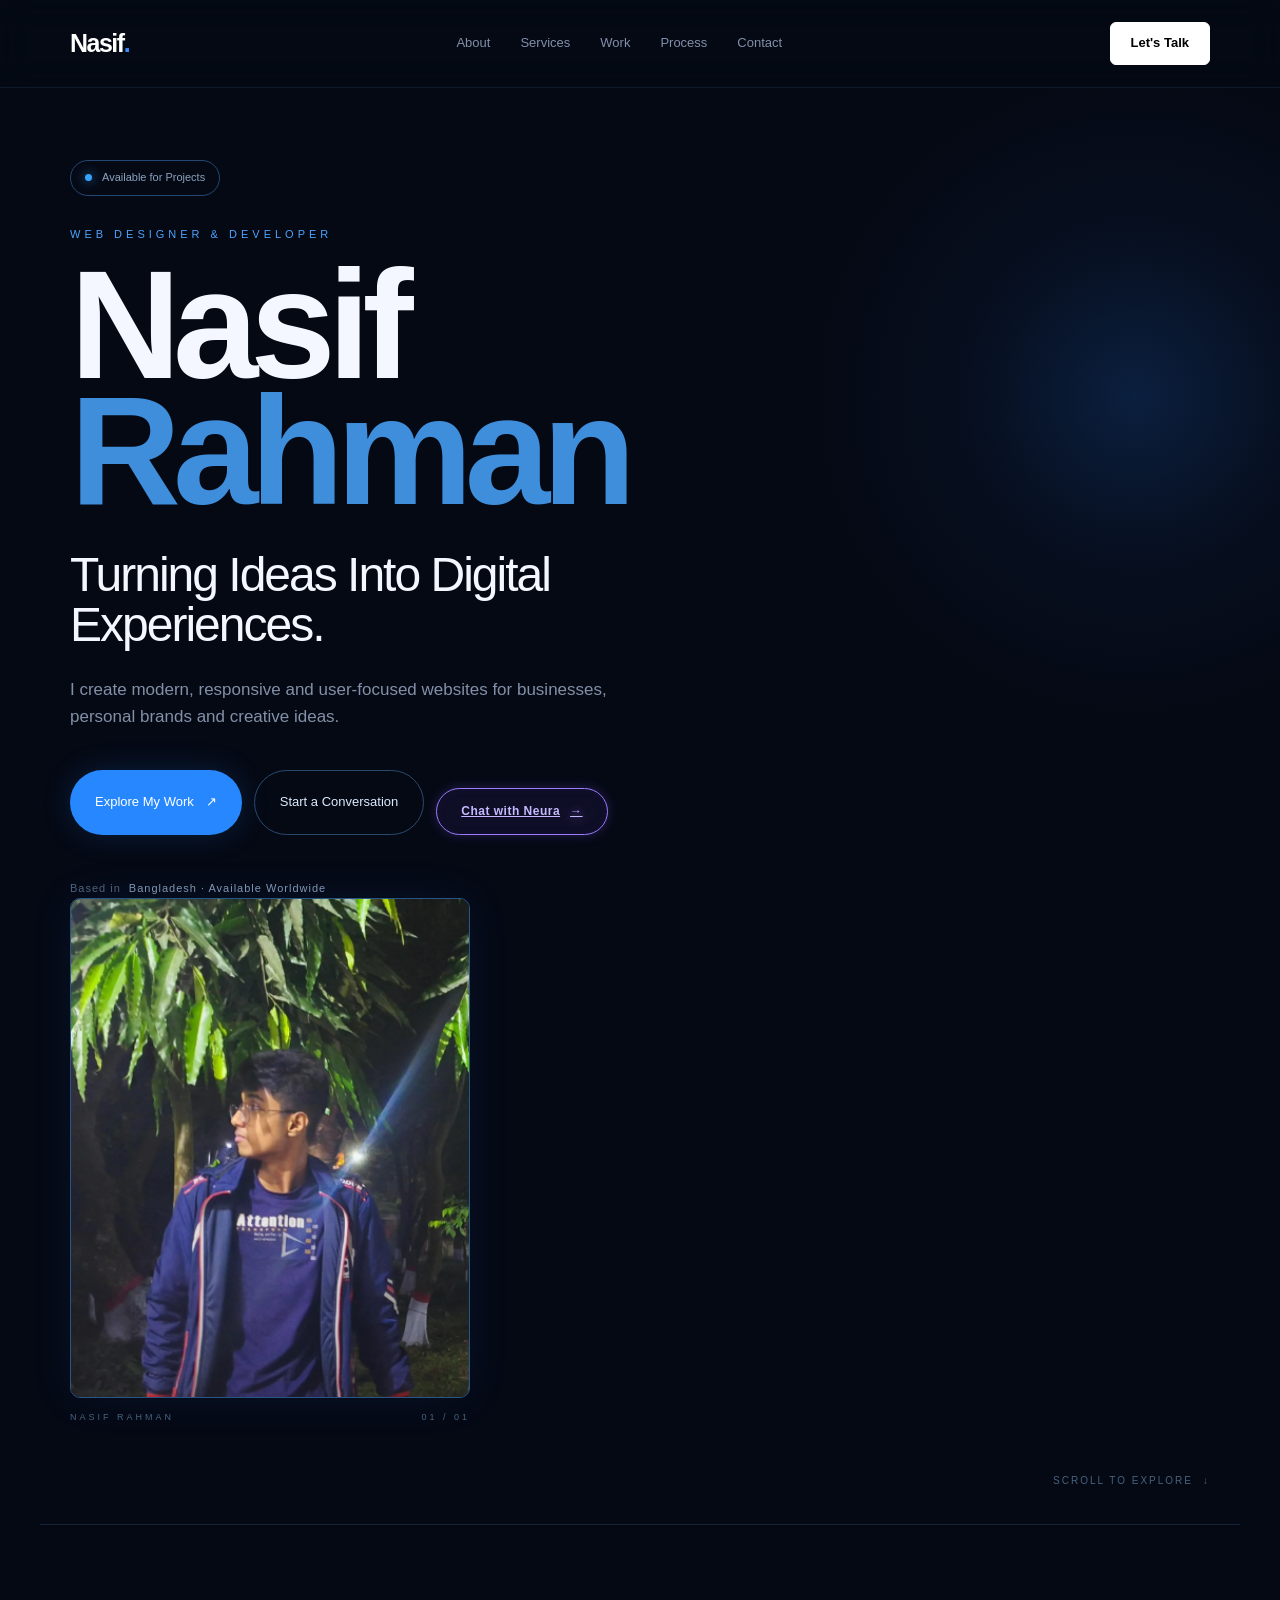
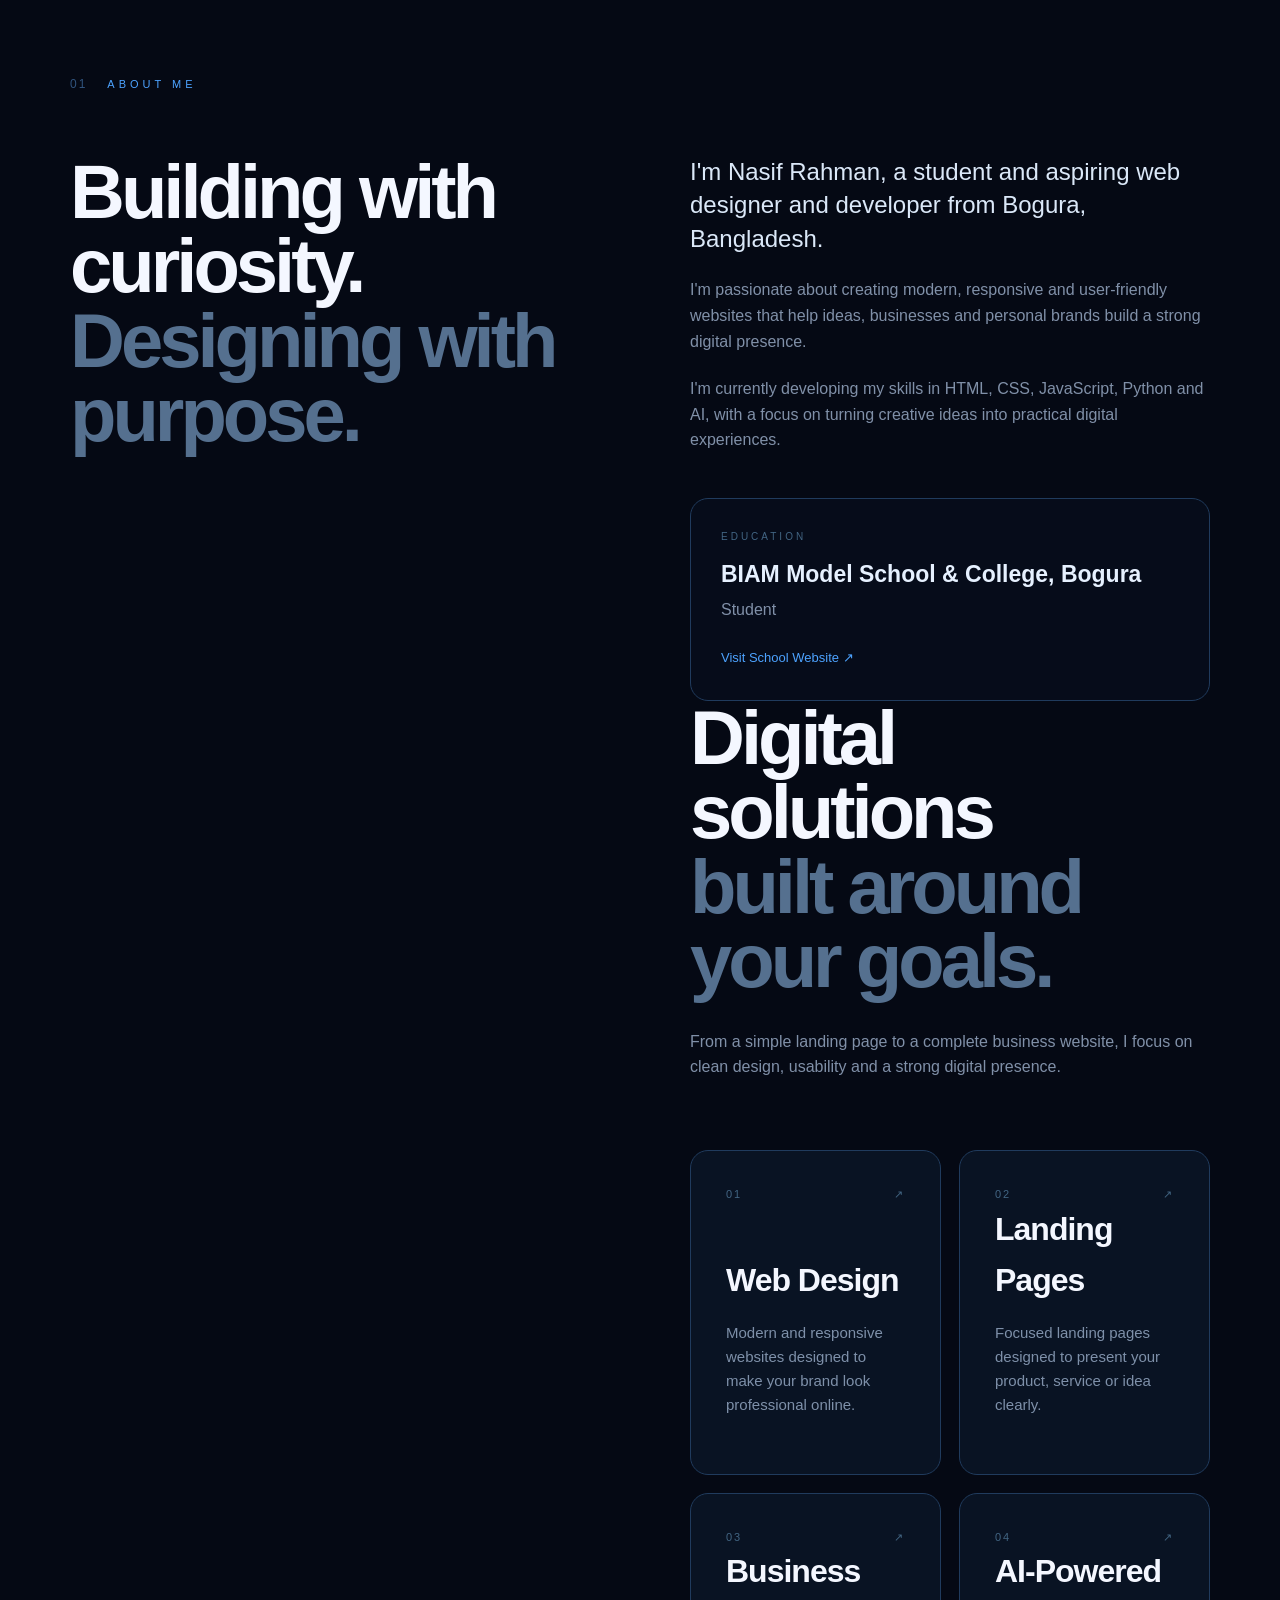
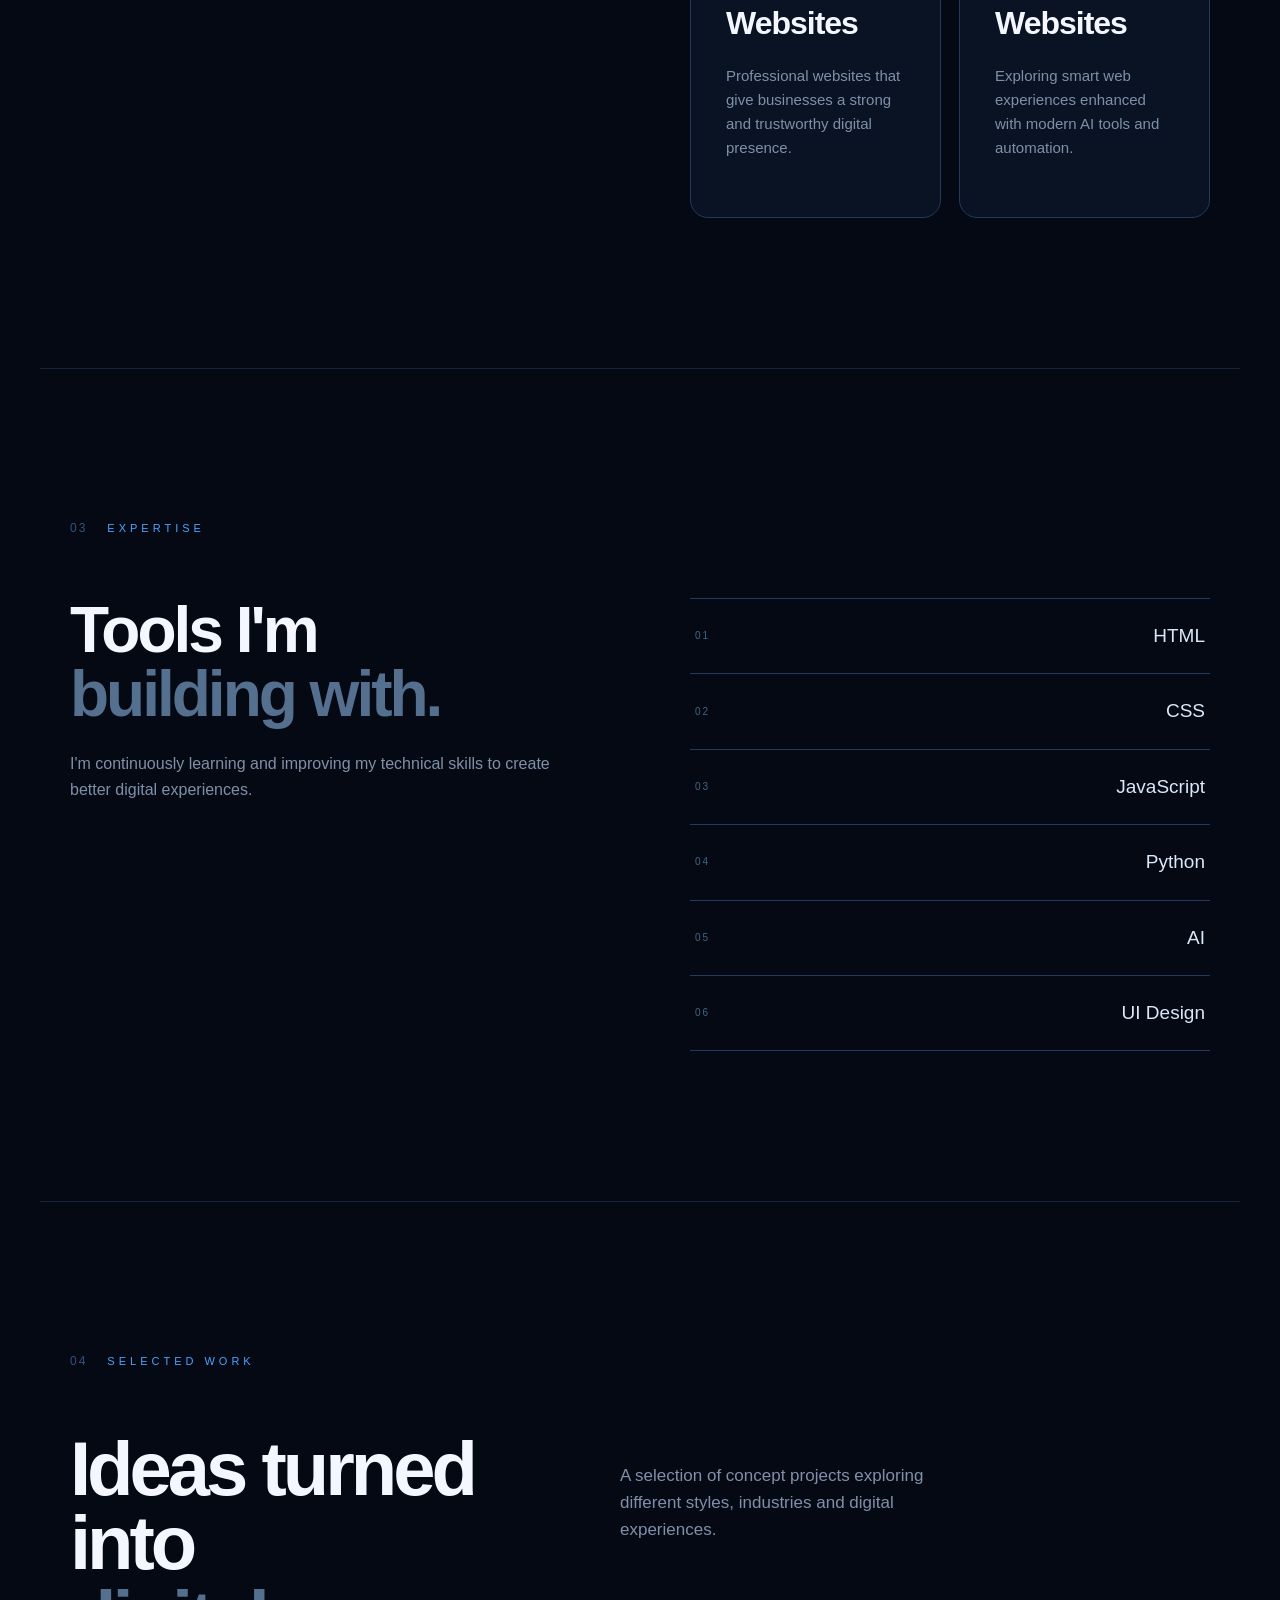
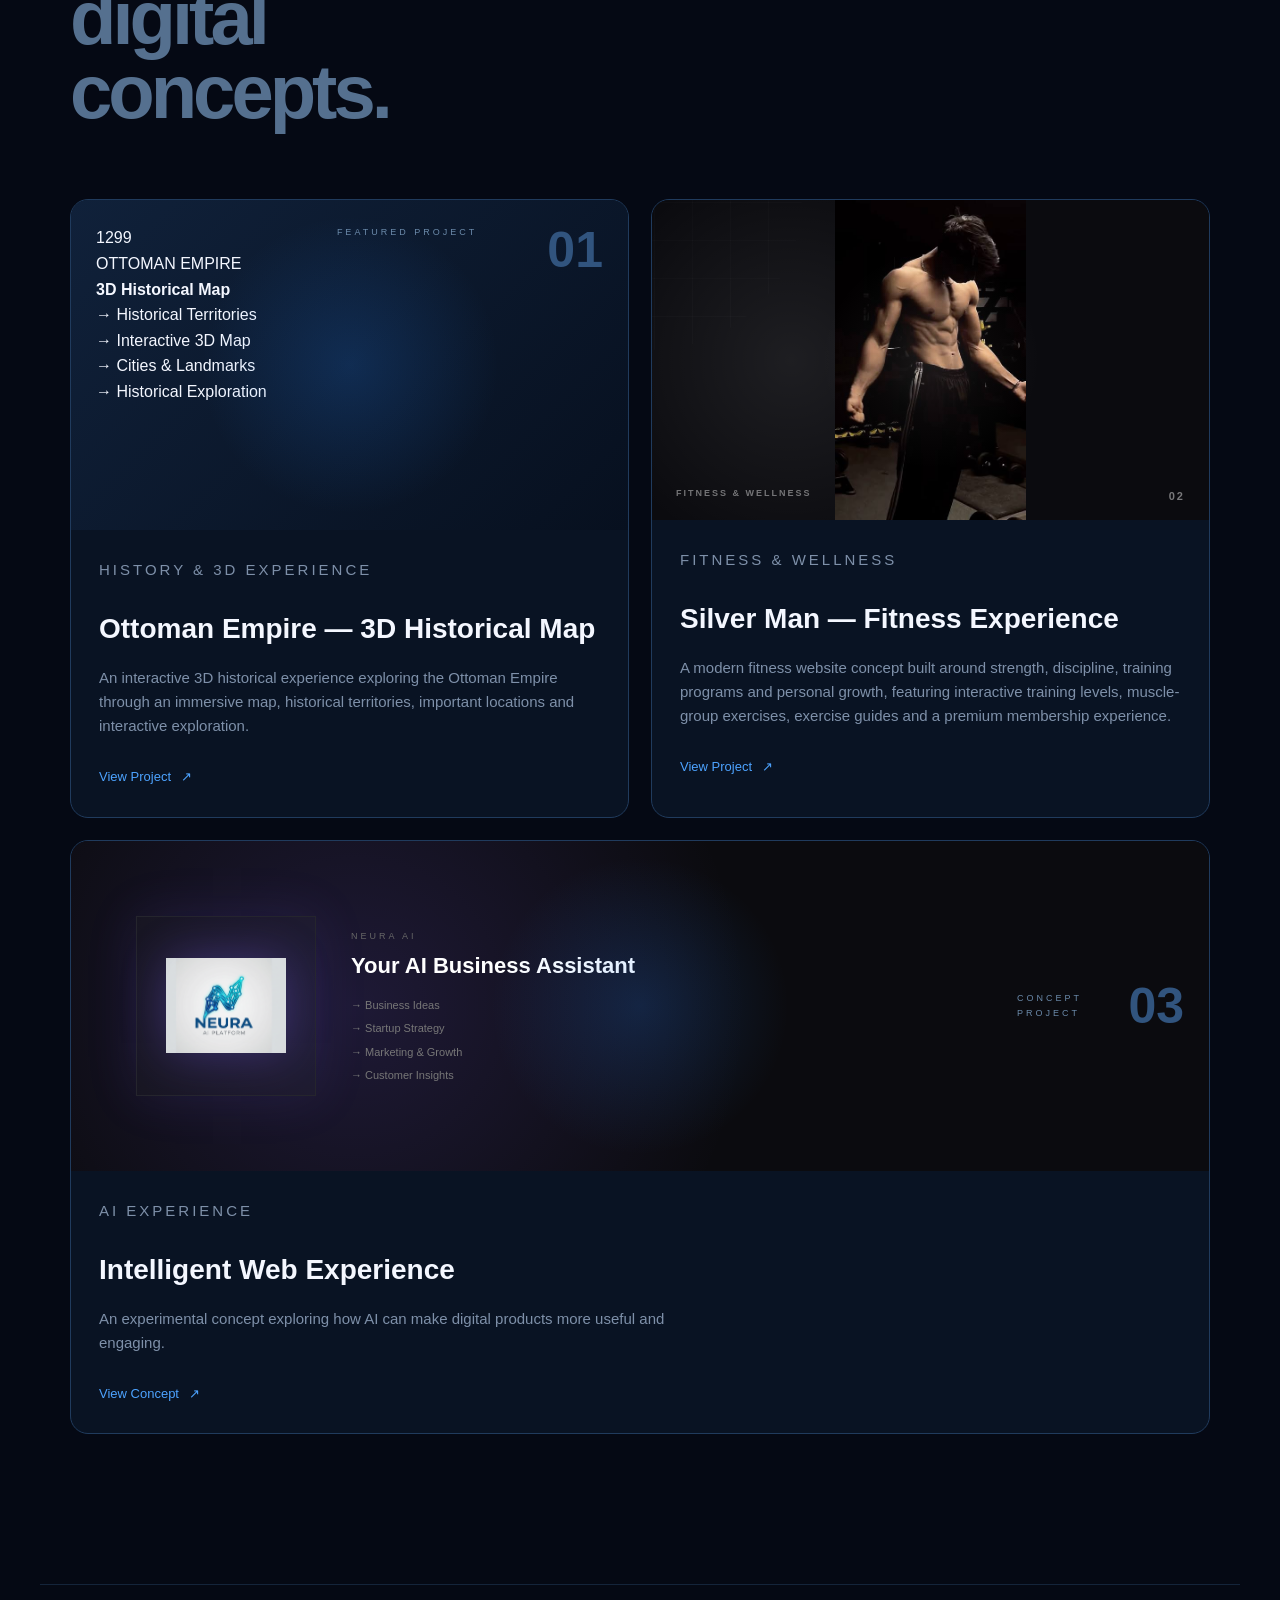
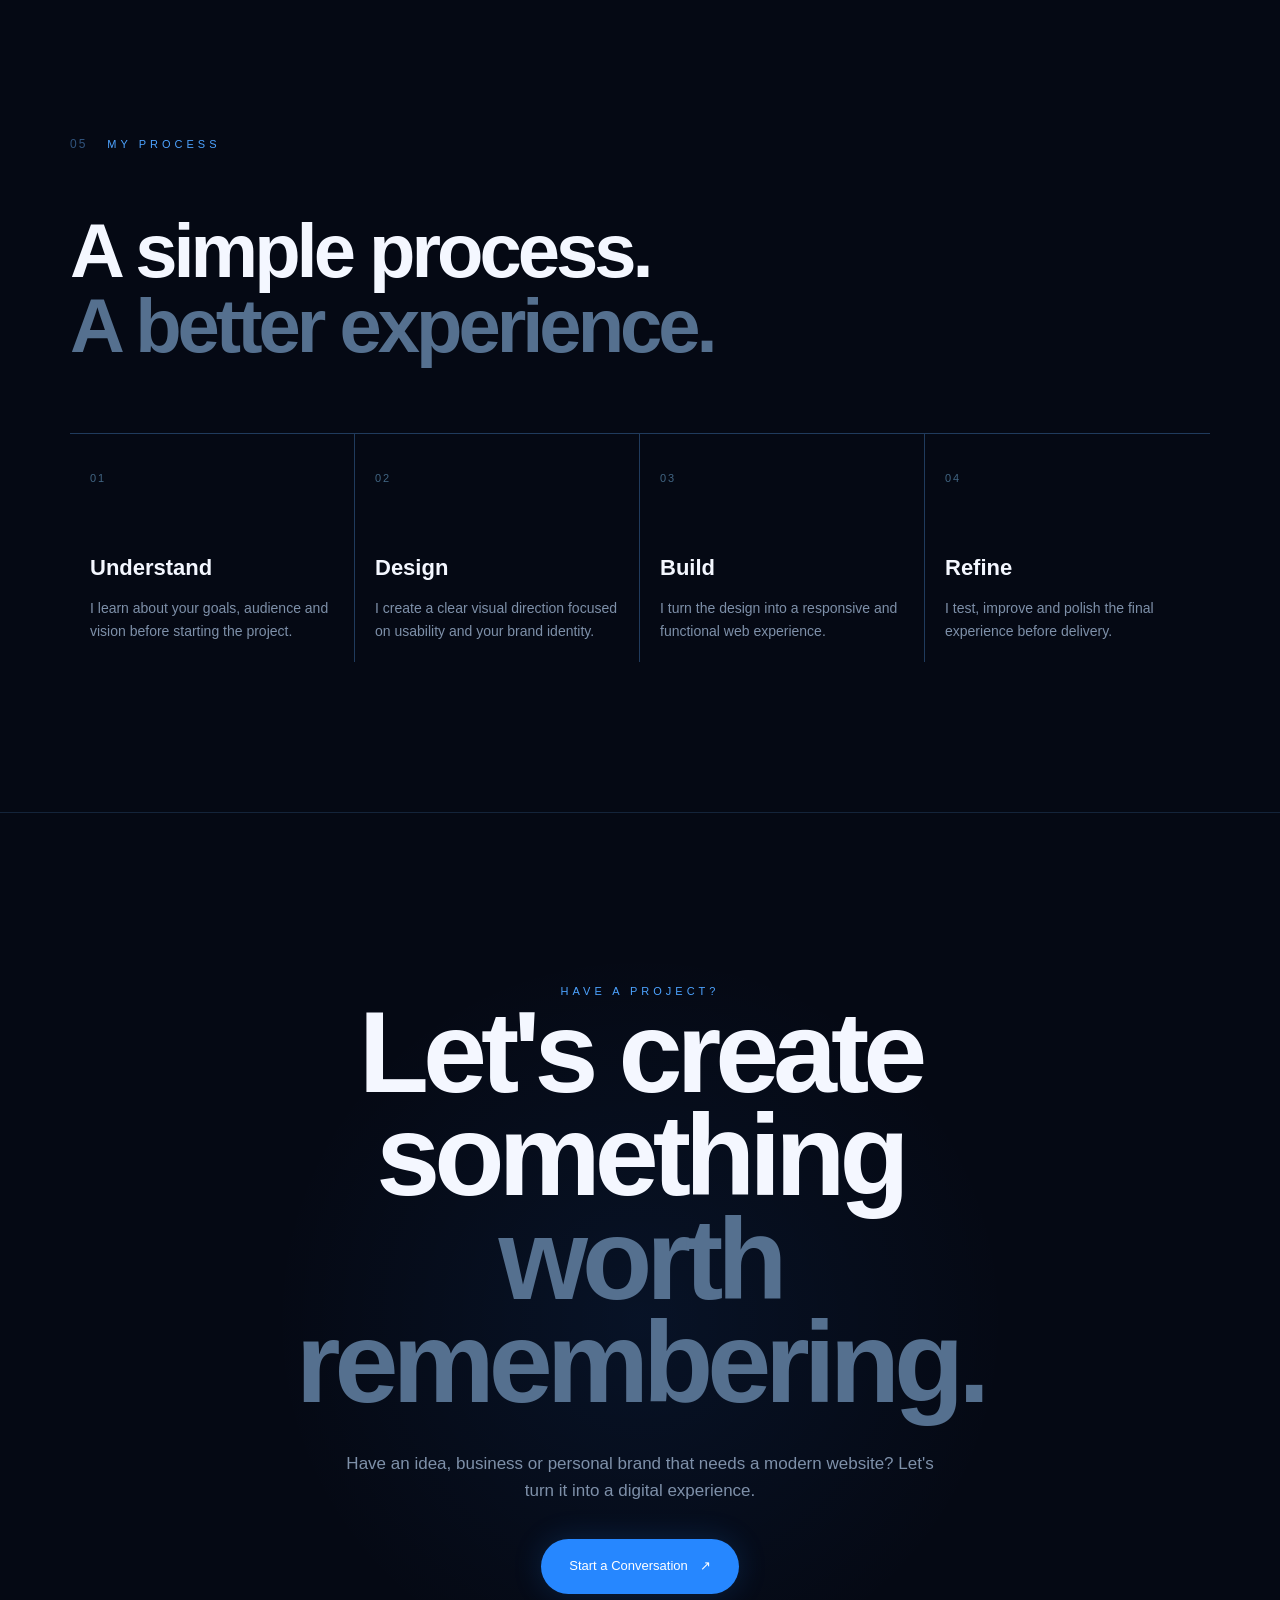
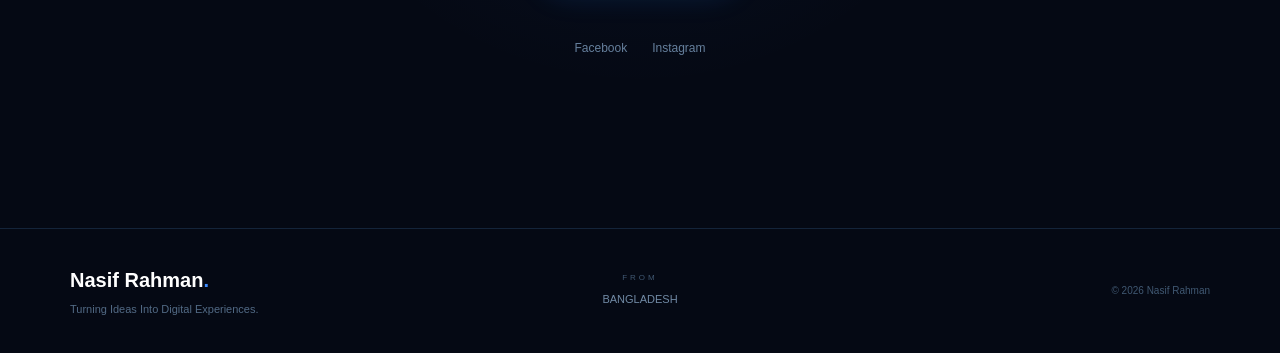
==== commit 061a8953: "Update HTML, CSS, and add website favicons" ====
--- a/index.html
+++ b/index.html
@@ -1,4 +1,3 @@
-```html
 <!DOCTYPE html>
 <html lang="en">
 <head>
@@ -7,16 +6,33 @@
     <meta name="google-site-verification" content="WP7fHb_uWFcfdBhaDwL5TssciAo1Tny2MbIu55LIvMg">
 
     <!-- Basic Meta -->
+     <!-- Site Name Meta Tags -->
+    <meta property="og:site_name" content="Nasif Rahman Portfolio">
+    <meta name="application-name" content="Nasif Rahman Portfolio">
+
+    <!-- Structured Data for Google Search -->
+    <script type="application/ld+json">
+{
+  "@context": "https://schema.org",
+  "@type": "WebSite",
+  "name": "Nasif Rahman Portfolio",
+  "url": "https://nasif-r.github.io/Nasif-Rahman/"
+}
+</script>
     <meta charset="UTF-8">
     <meta name="viewport" content="width=device-width, initial-scale=1.0">
 
     <!-- Favicon -->
-    <link rel="icon" type="image/jpeg" href="nasif.jpg">
-
+    <link rel="apple-touch-icon" sizes="180x180" href="favicon/apple-touch-icon.png">
+    <link rel="icon" type="image/png" sizes="32x32" href="favicon/  favicon-32x32.png">
+    <link rel="icon" type="image/png" sizes="16x16" href="favicon/favicon-16x16.png">
+    <link rel="manifest" href="favicon/site.webmanifest">
+    <link rel="image/x-icon" href="favicon/favicon.ico">
     <!-- SEO Title -->
     <title>Nasif Rahman | Web Designer & Developer</title>
 
     <!-- SEO Description -->
+     <meta name="title" content="Nasif Rahman || Web Developer">
     <meta name="description" content="Nasif Rahman is a web designer and developer from Bangladesh, creating modern digital experiences, interactive websites, and professional web solutions.">
 
     <!-- Author -->
@@ -136,12 +152,8 @@
                     <div class="hero-location">
                         <span>Based in</span>
                         <strong><strong>Bangladesh · Available Worldwide</strong></strong>
-                    </div
-
-                </div>
-
-
-                <!-- PROFILE IMAGE -->
+                    </div>
+<!-- ABOUT -->
                 <div class="hero-image-wrapper">
 
                     <div class="image-frame">
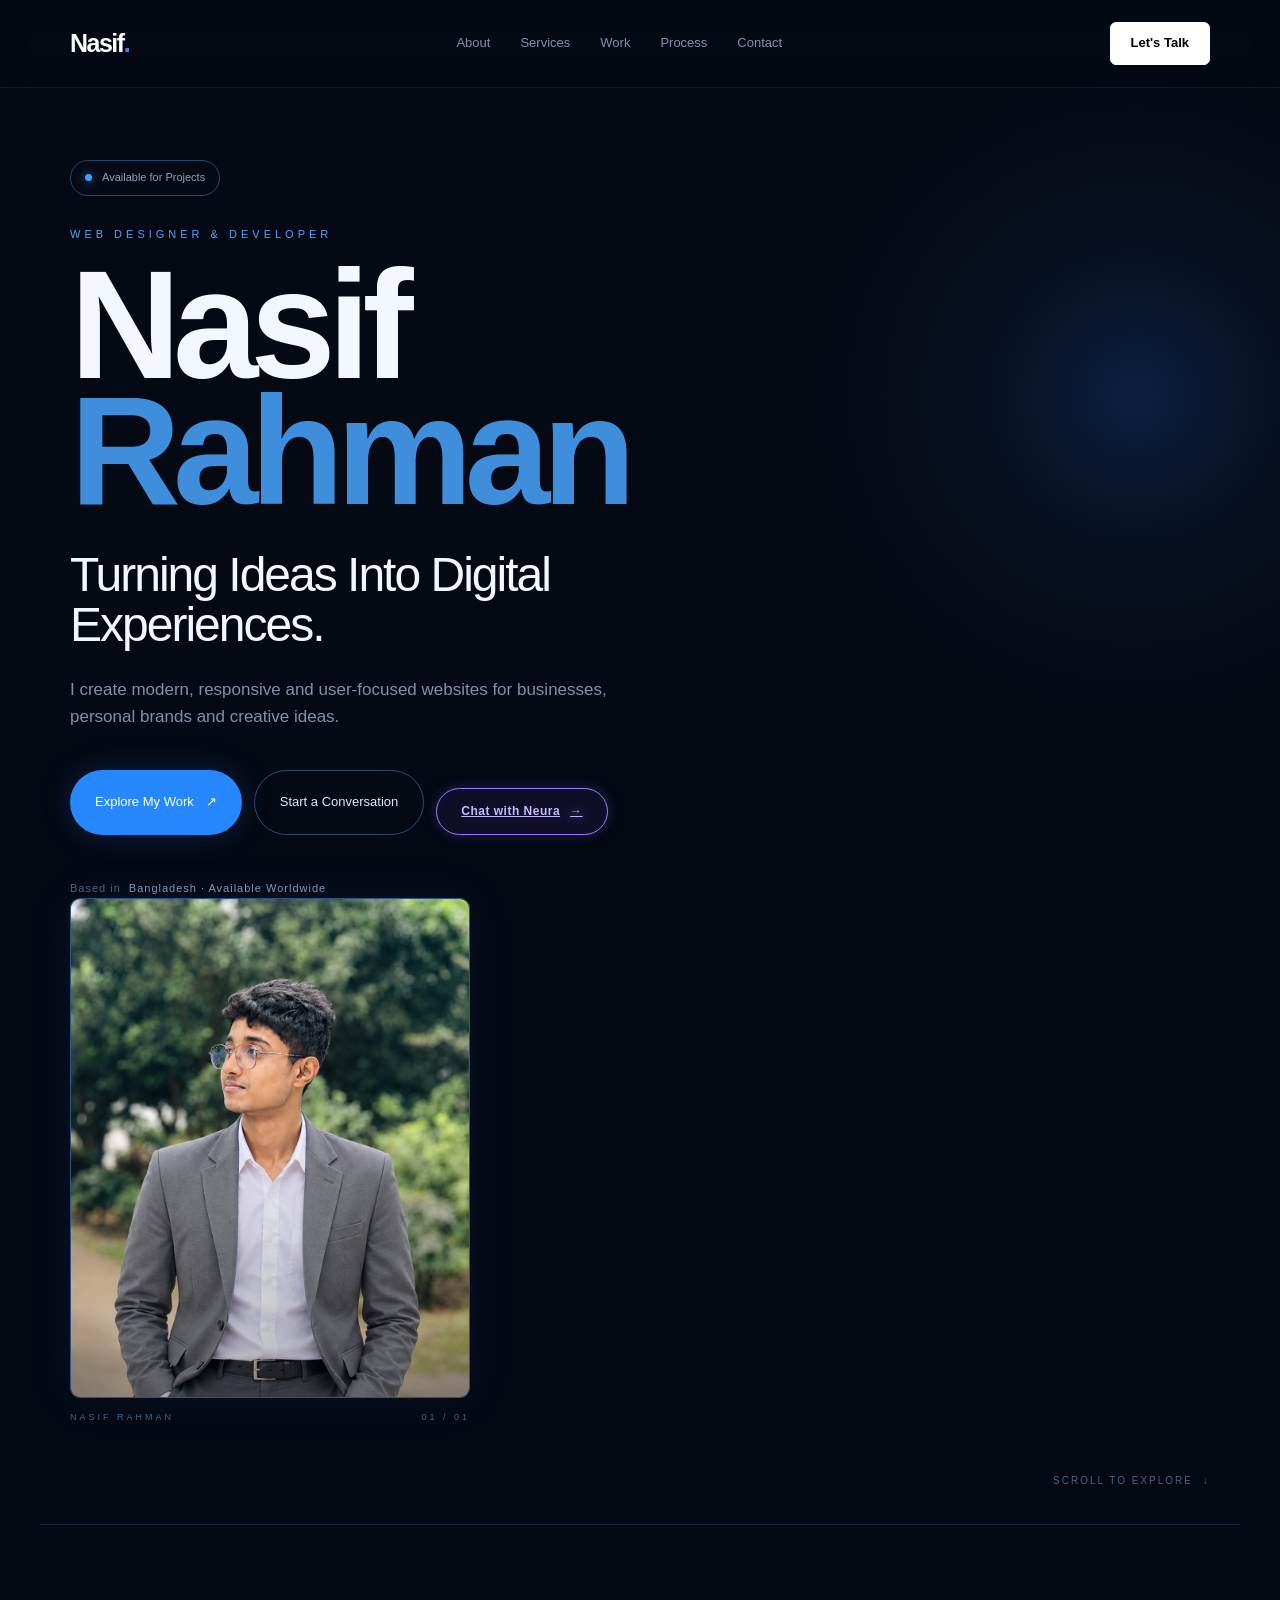
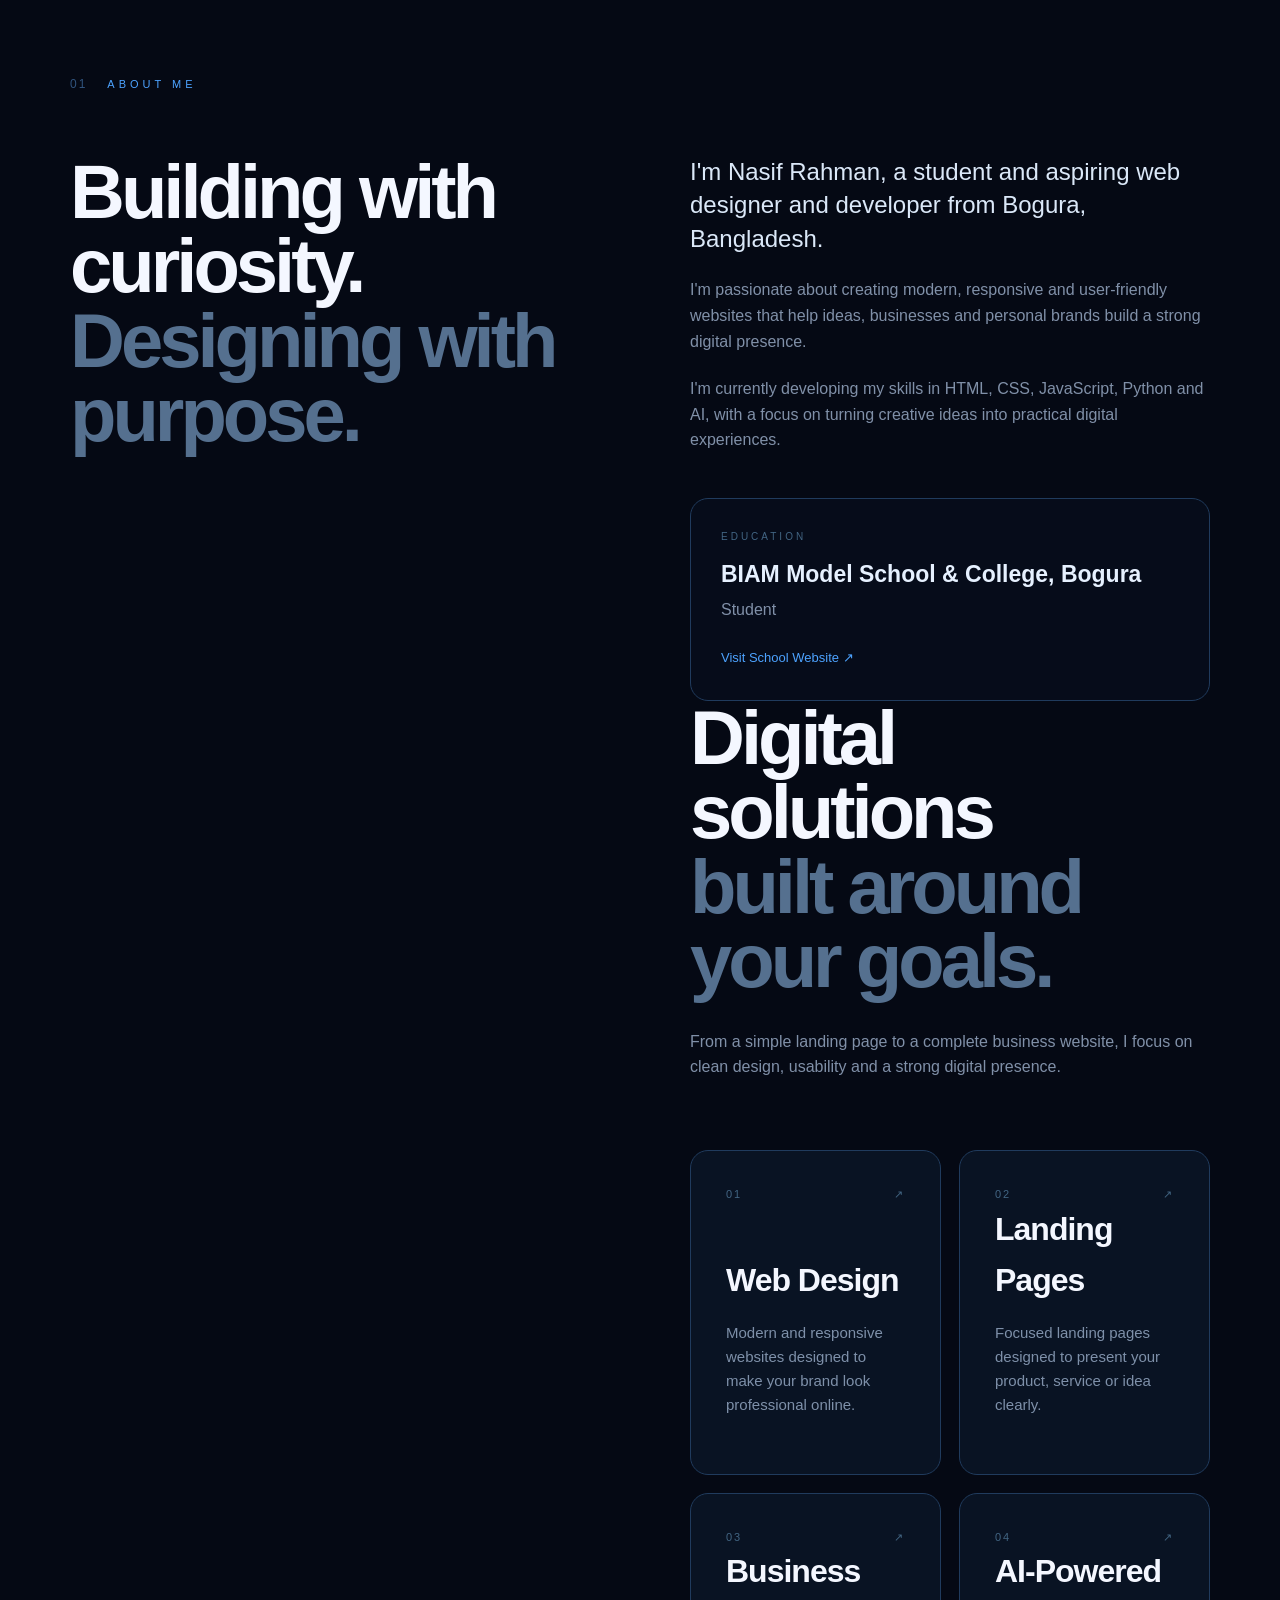
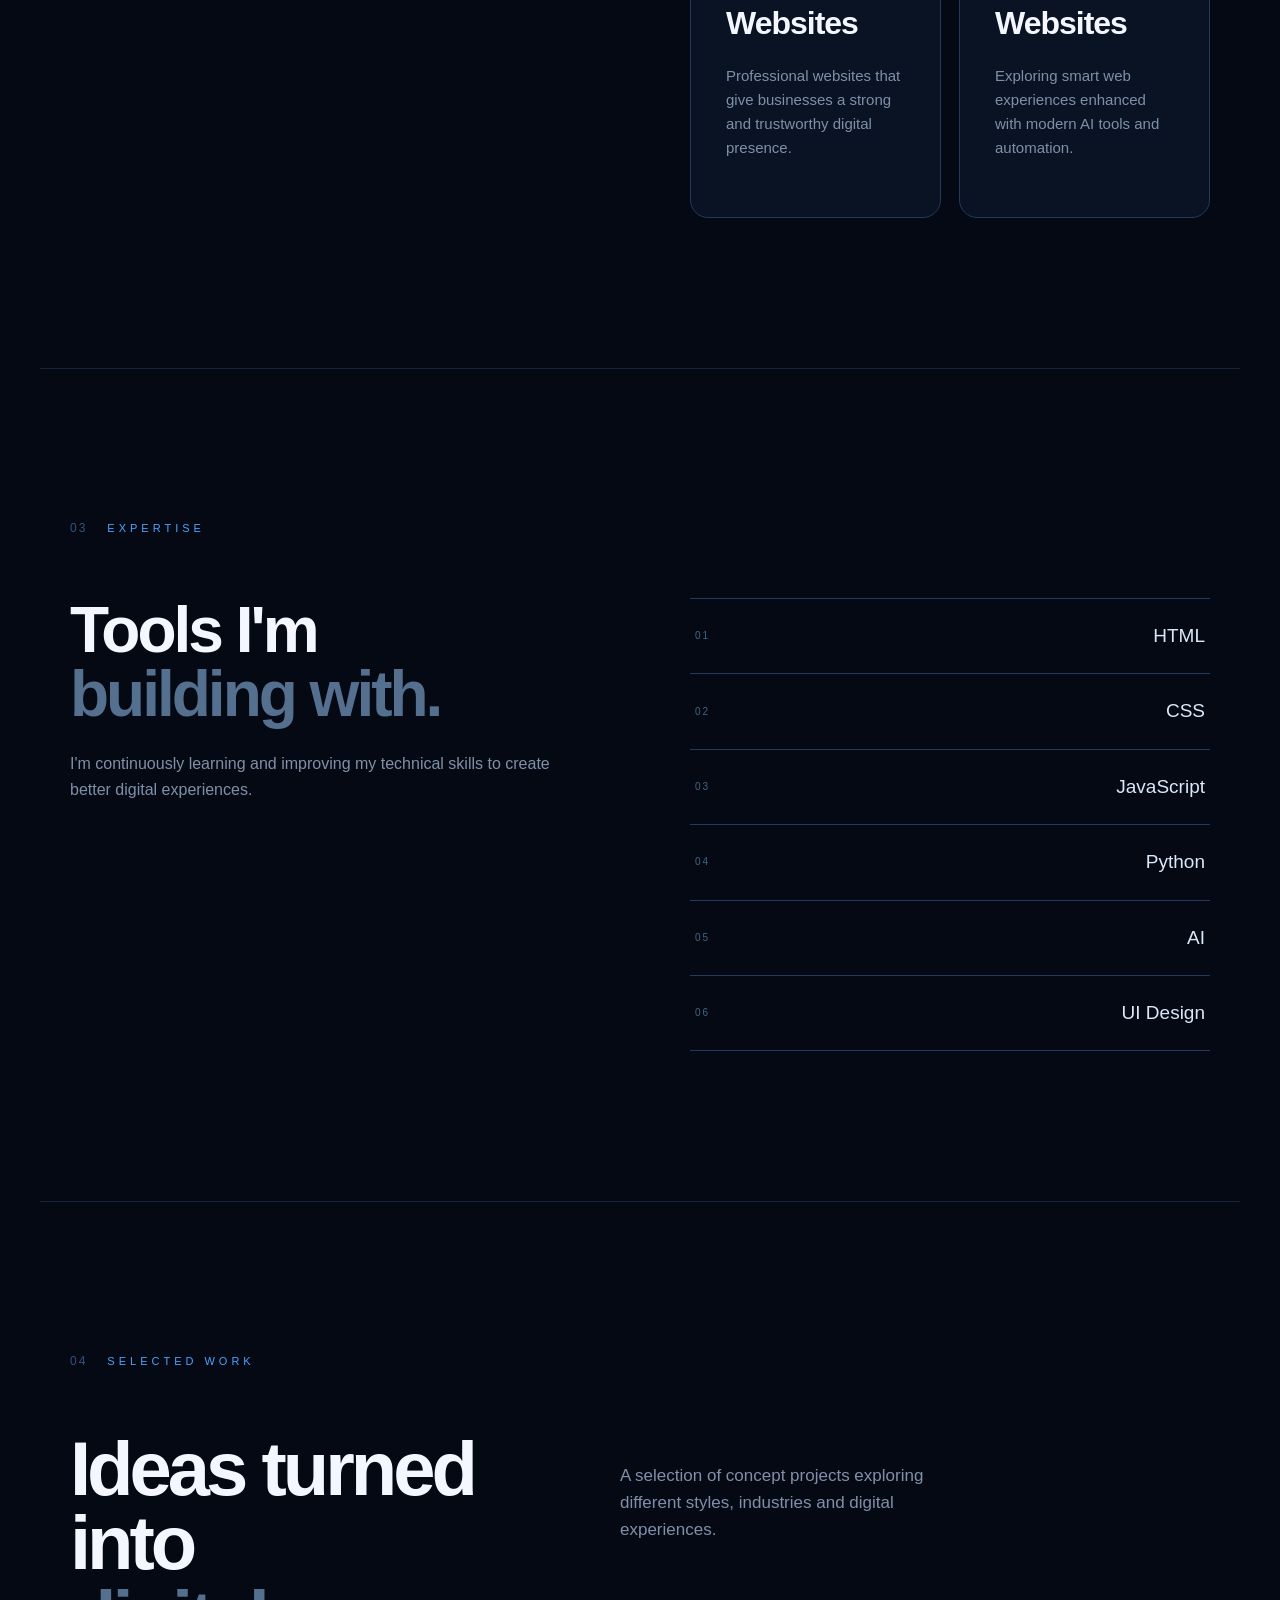
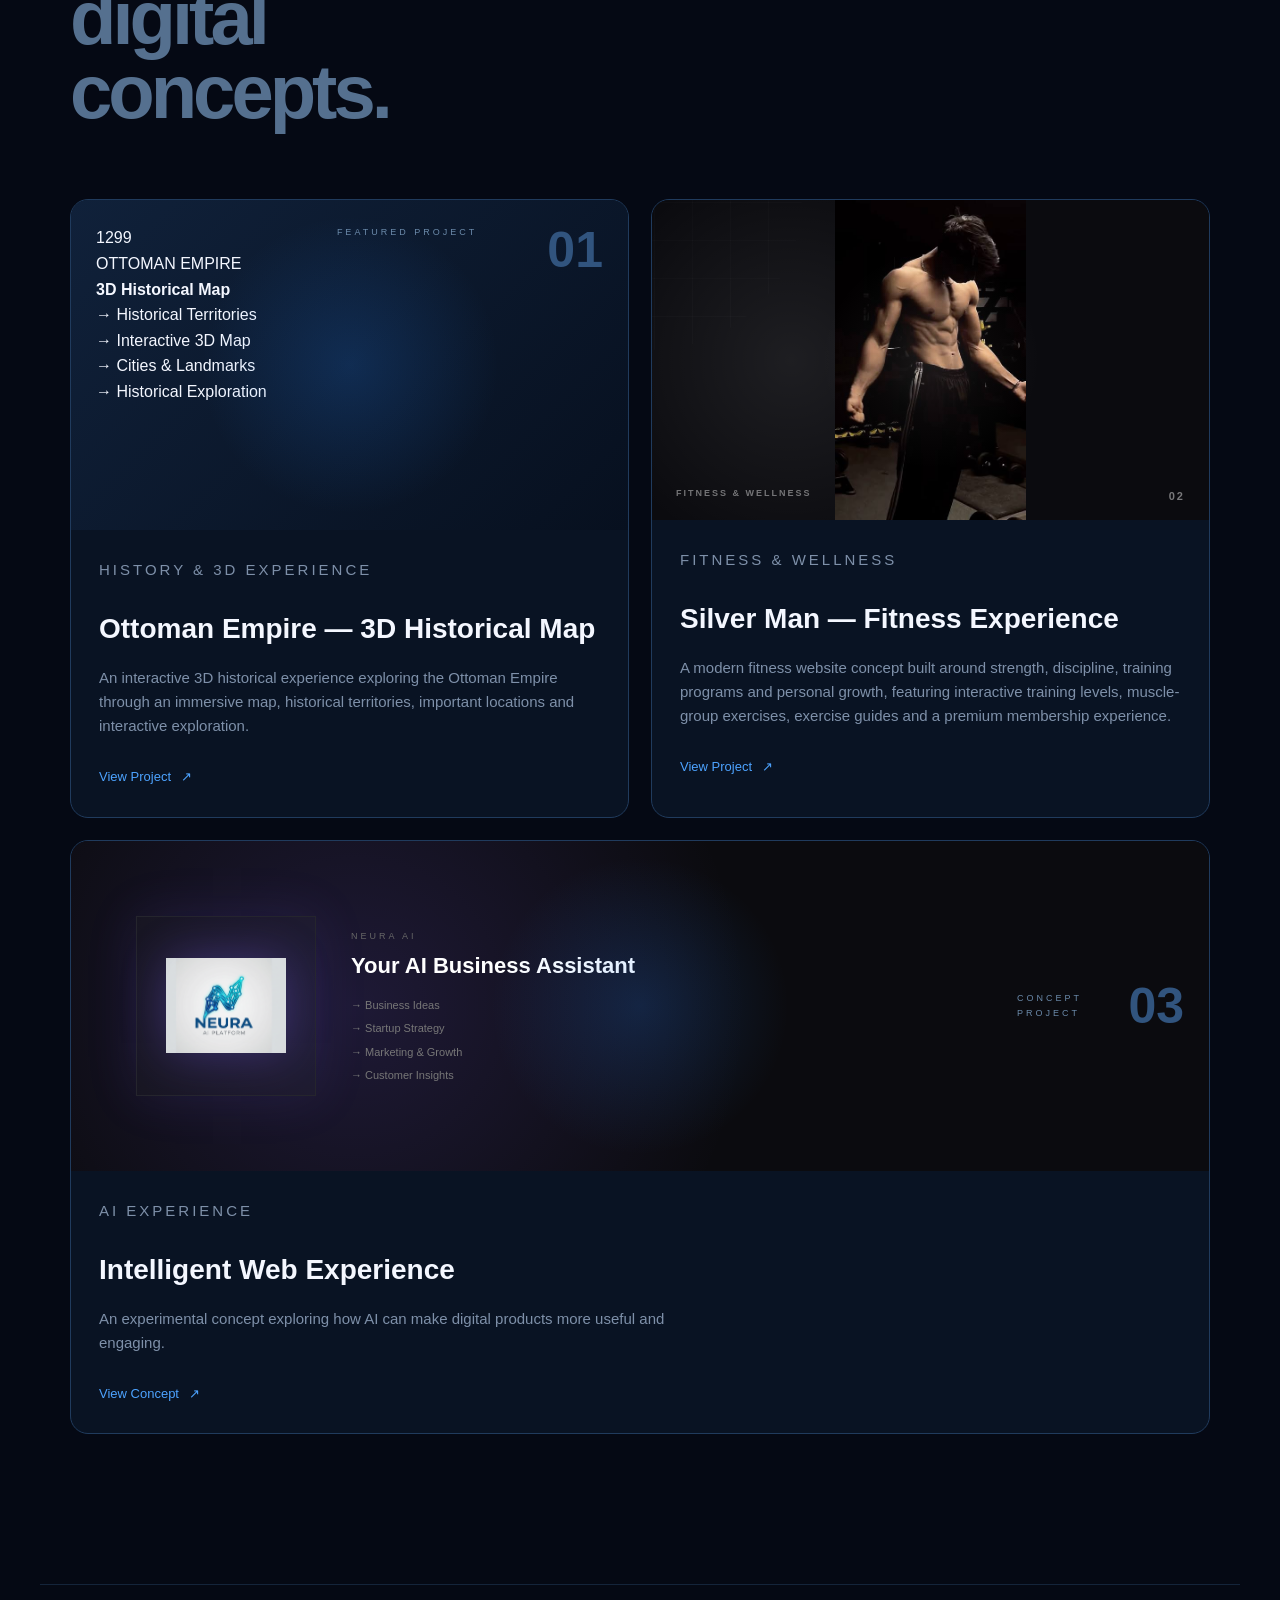
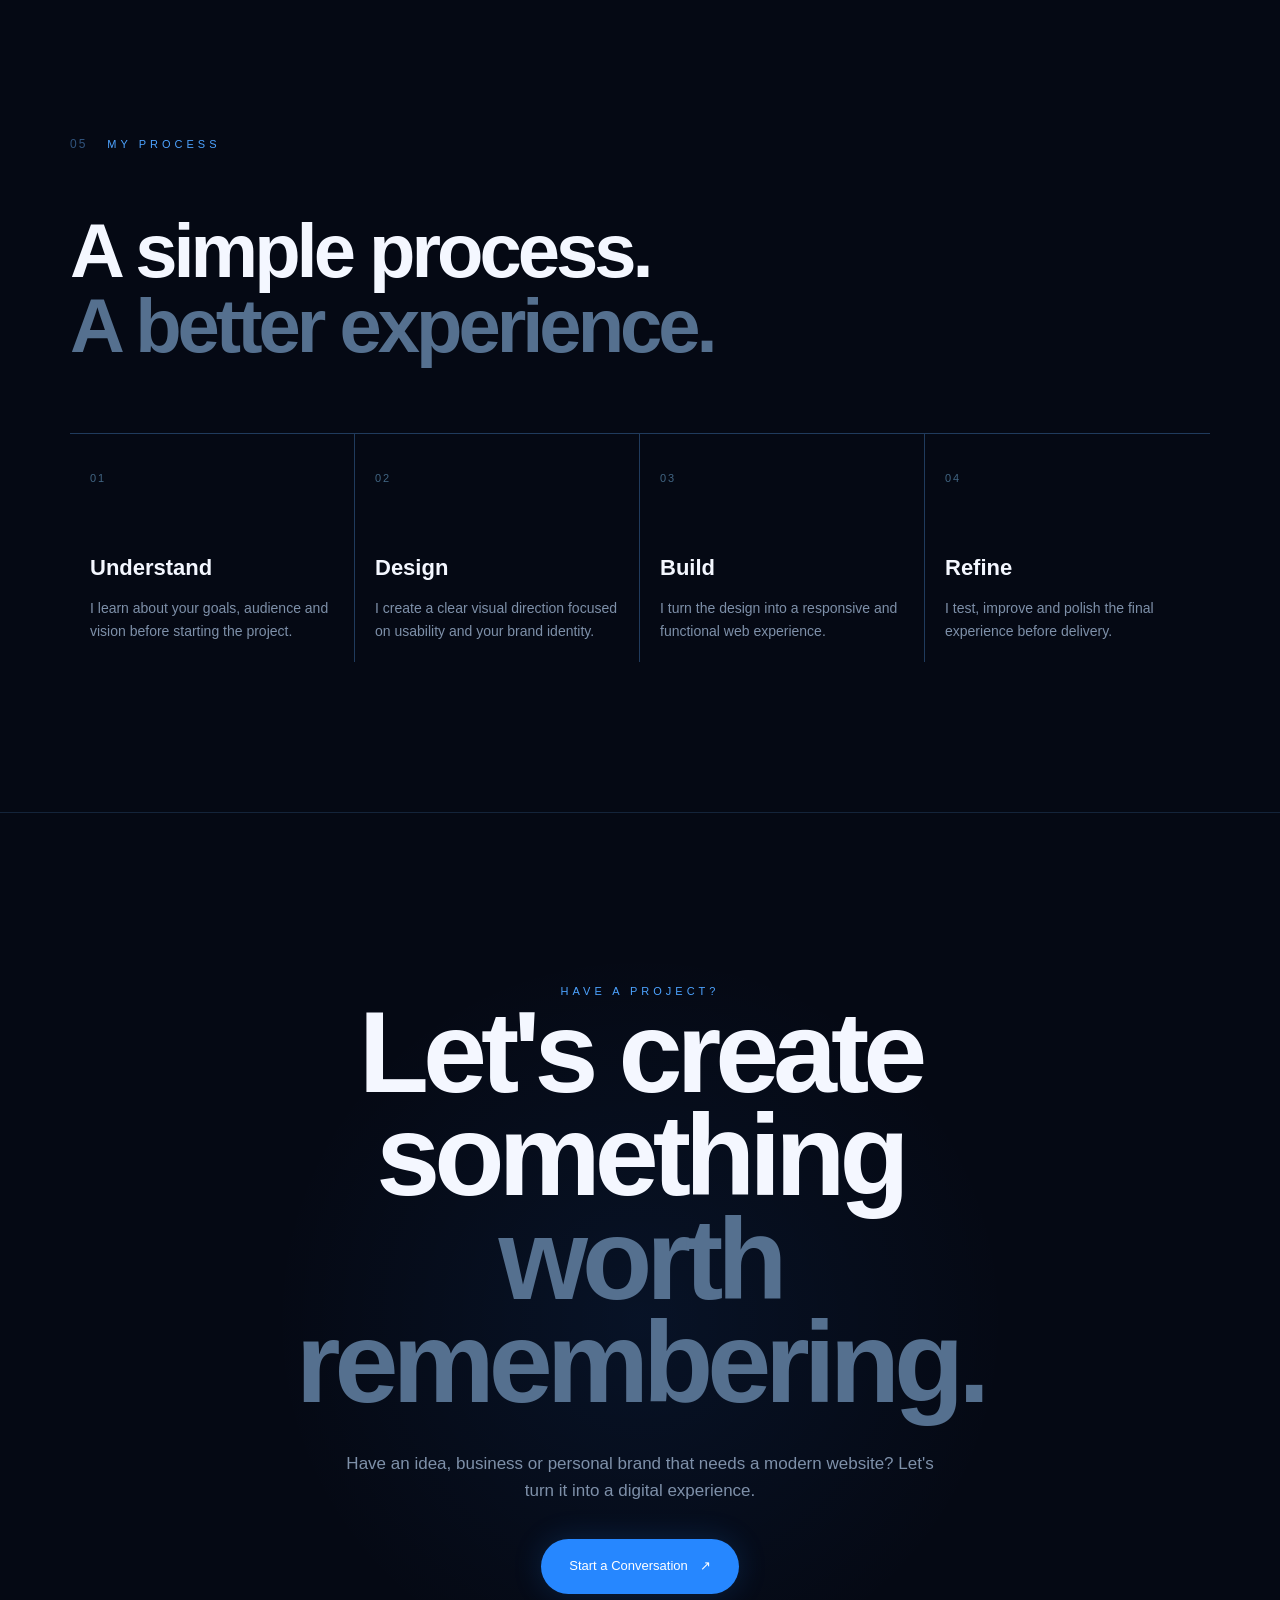
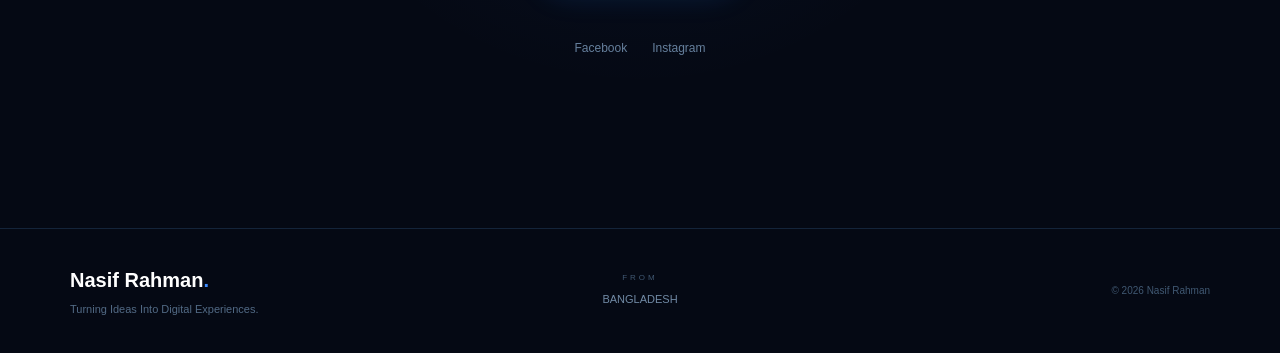
==== commit f1913159: "Add files via upload" ====
--- a/index.html
+++ b/index.html
@@ -23,11 +23,12 @@
     <meta name="viewport" content="width=device-width, initial-scale=1.0">
 
     <!-- Favicon -->
-    <link rel="apple-touch-icon" sizes="180x180" href="favicon/apple-touch-icon.png">
-    <link rel="icon" type="image/png" sizes="32x32" href="favicon/  favicon-32x32.png">
-    <link rel="icon" type="image/png" sizes="16x16" href="favicon/favicon-16x16.png">
-    <link rel="manifest" href="favicon/site.webmanifest">
-    <link rel="image/x-icon" href="favicon/favicon.ico">
+    <link rel="icon" type="image/png" href="favicon/favicon-96x96.png" sizes="96x96" />
+<link rel="icon" type="image/svg+xml" href="favicon/favicon.svg" />
+<link rel="shortcut icon" href="favicon/favicon.ico" />
+<link rel="apple-touch-icon" sizes="180x180" href="favicon/apple-touch-icon.png" />
+<meta name="apple-mobile-web-app-title" content="Nasif Rahman" />
+<link rel="manifest" href="favicon/site.webmanifest" />
     <!-- SEO Title -->
     <title>Nasif Rahman | Web Designer & Developer</title>
 
@@ -159,11 +160,13 @@
                     <div class="image-frame">
 
                         <img
-                            src="profile.png.png"
+                            src="nasifrahman.png"
                             alt="Nasif Rahman"
                         >
 
                     </div>
+                    
+
 
                     <div class="image-caption">
                         <span>NASIF RAHMAN</span>
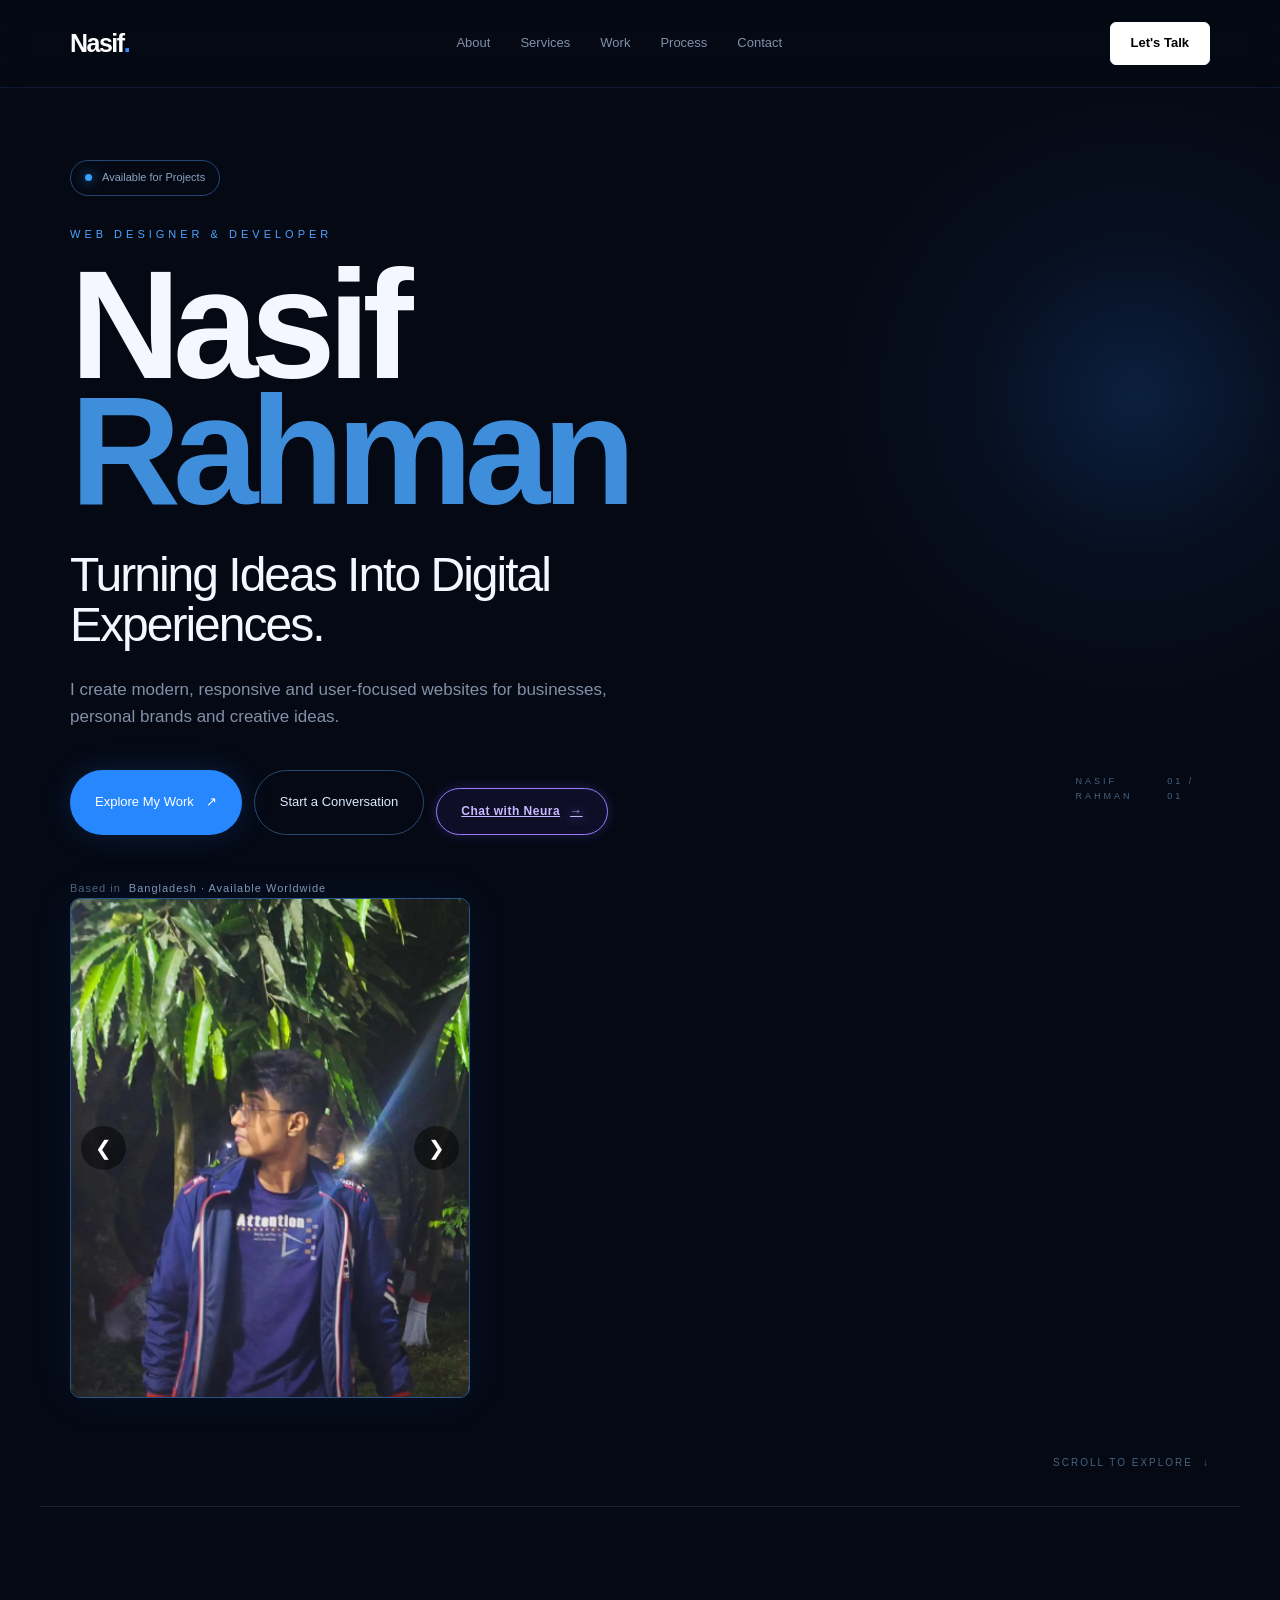
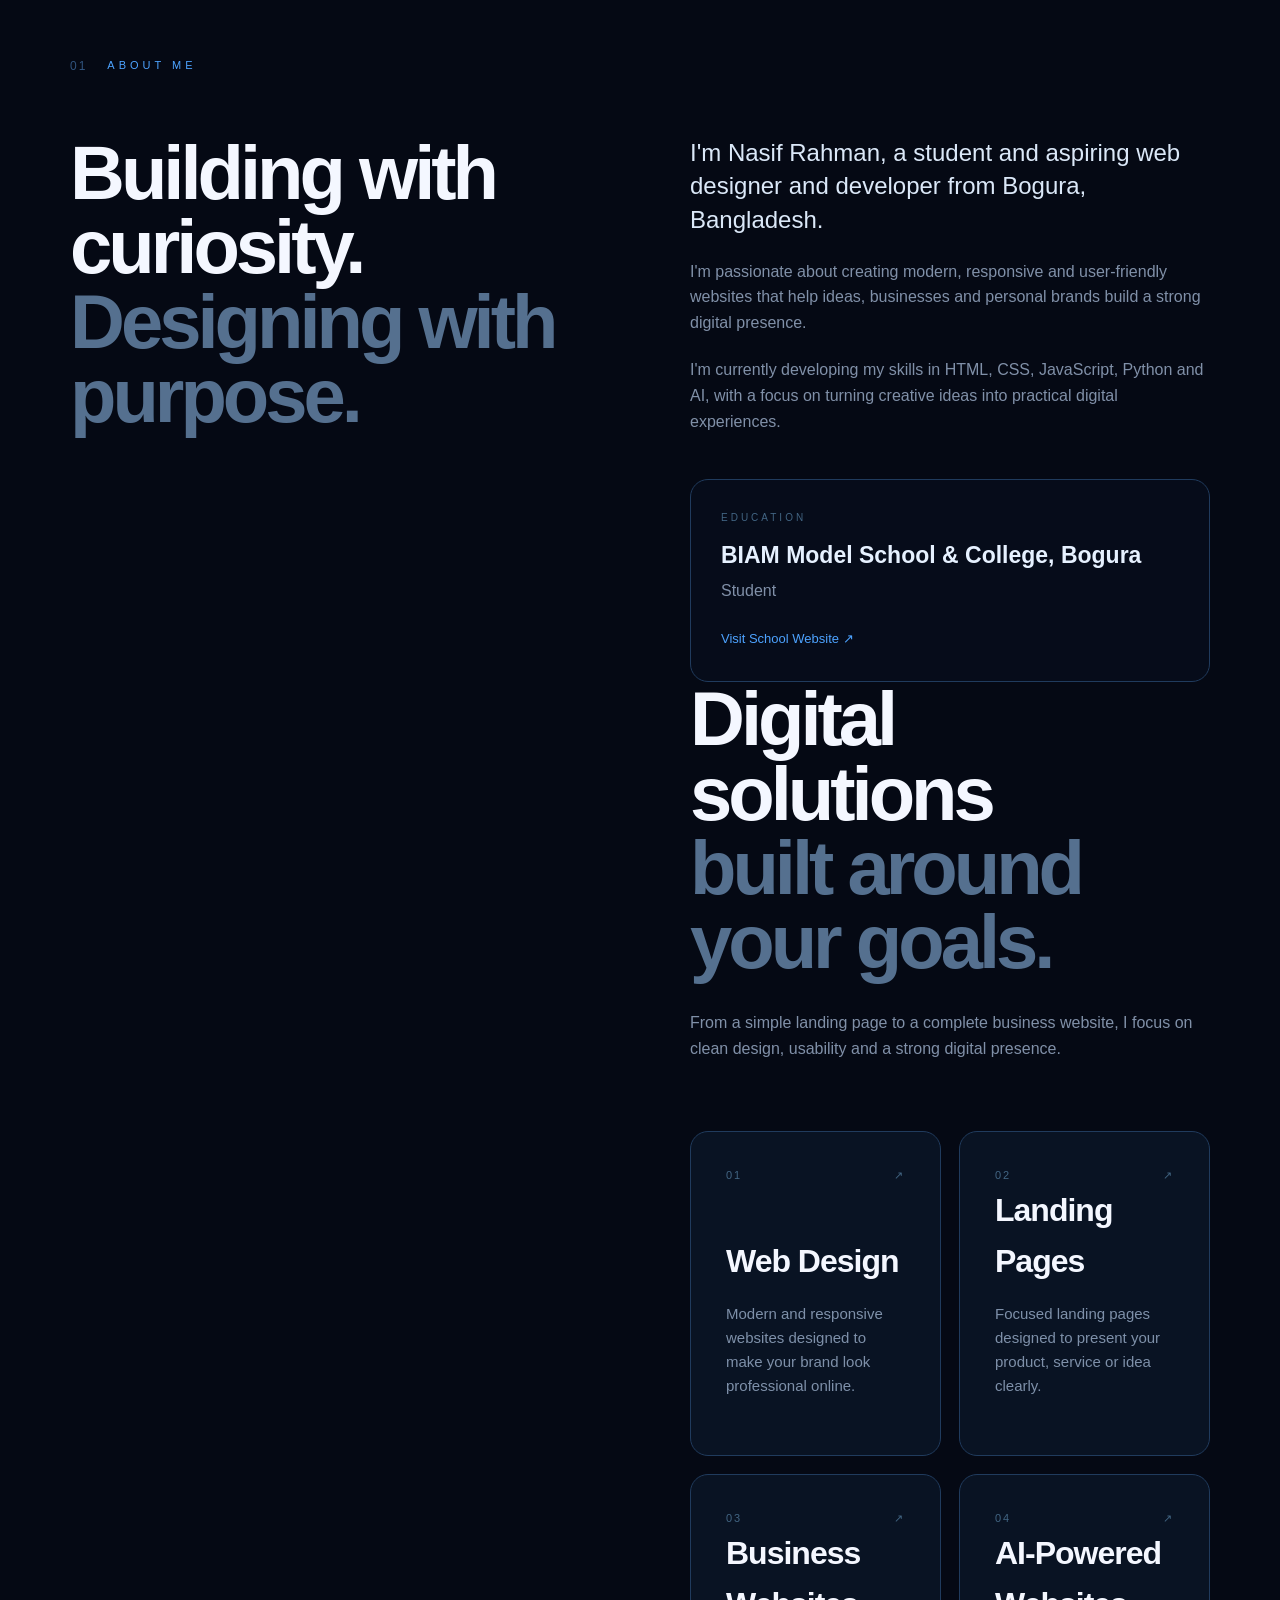
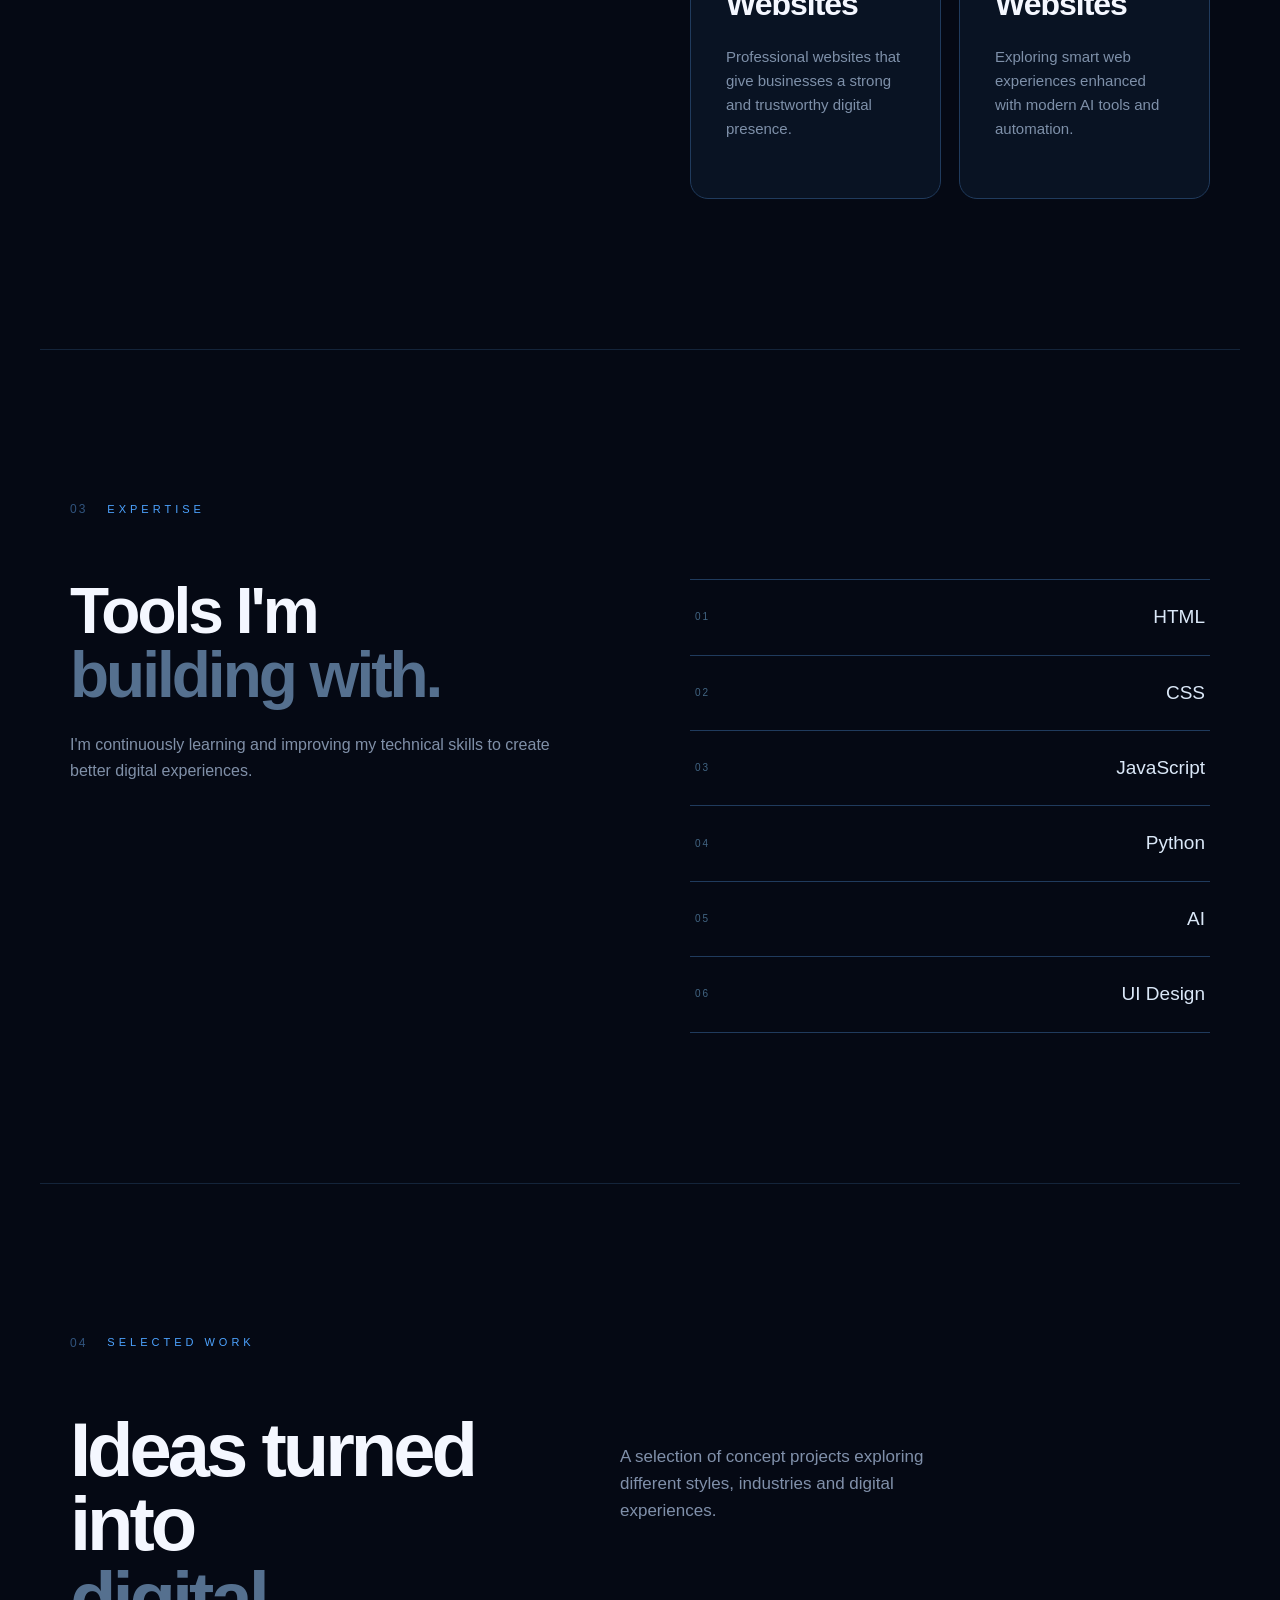
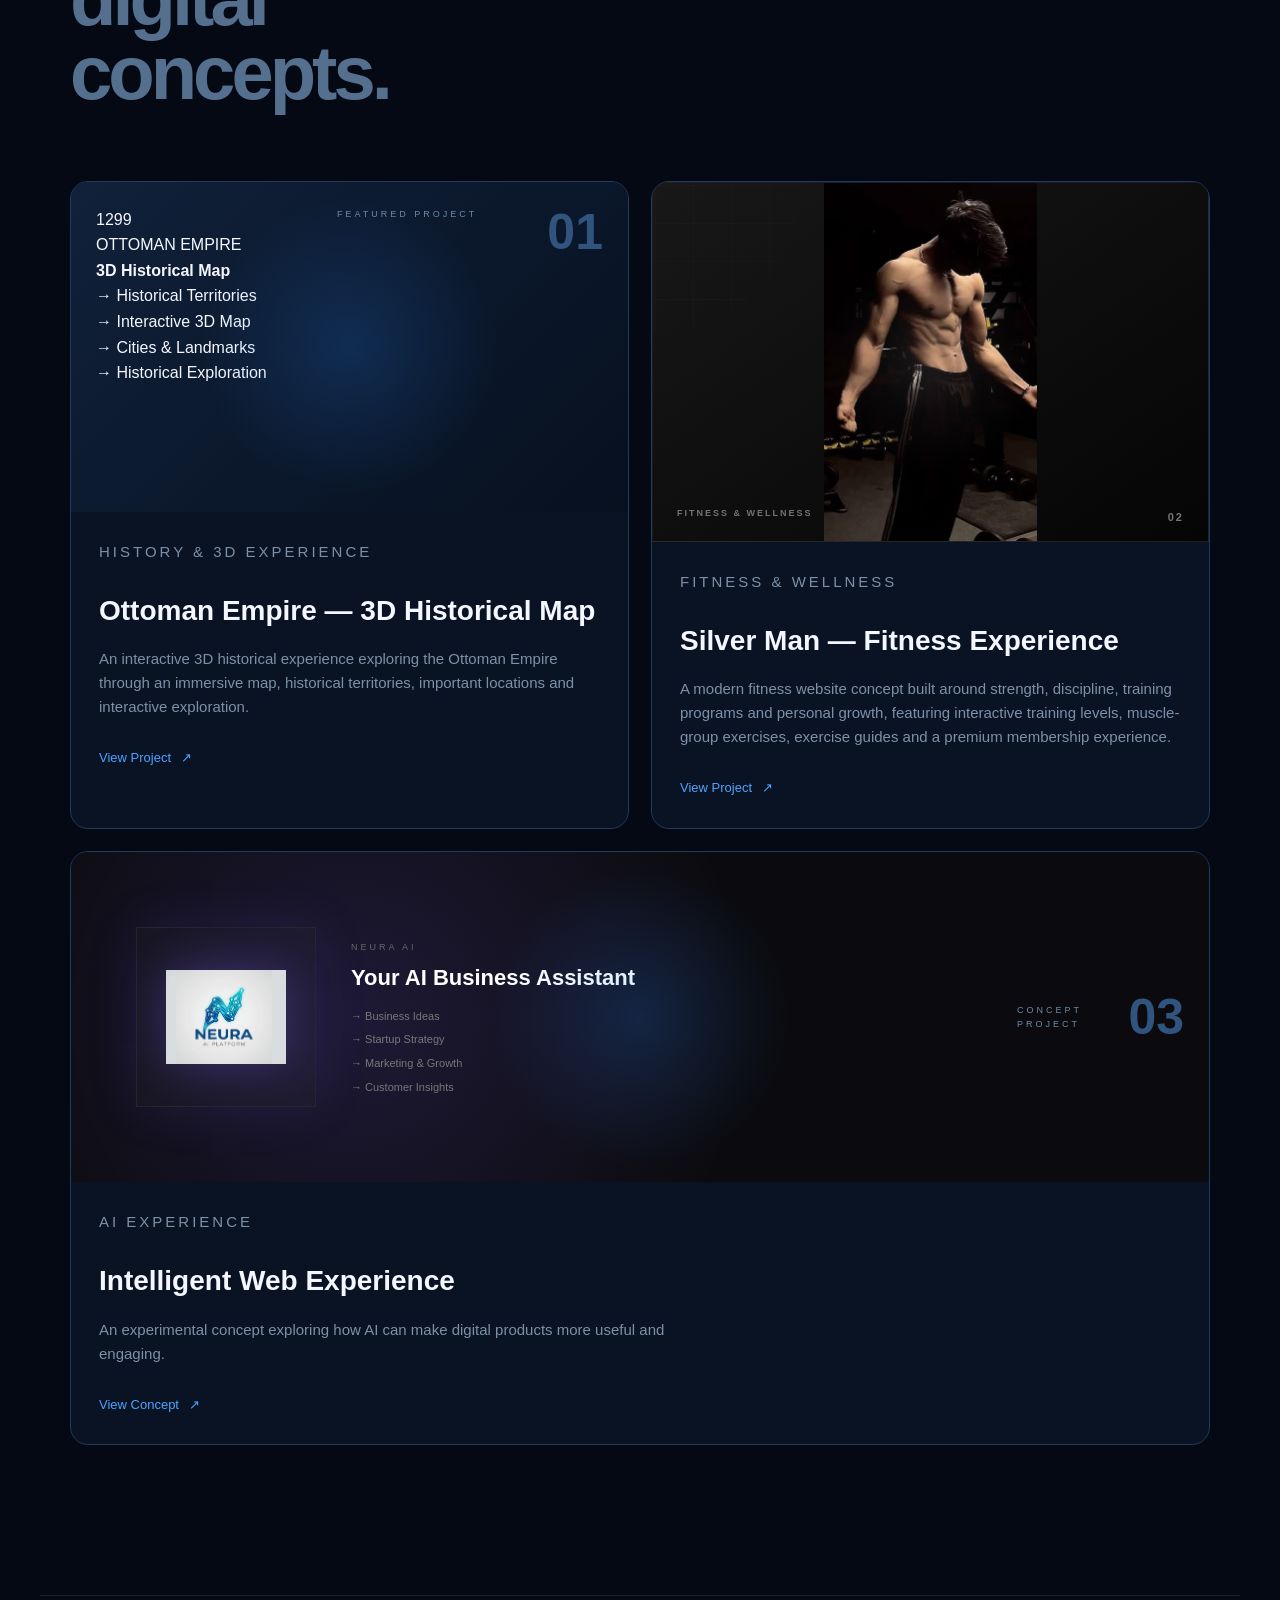
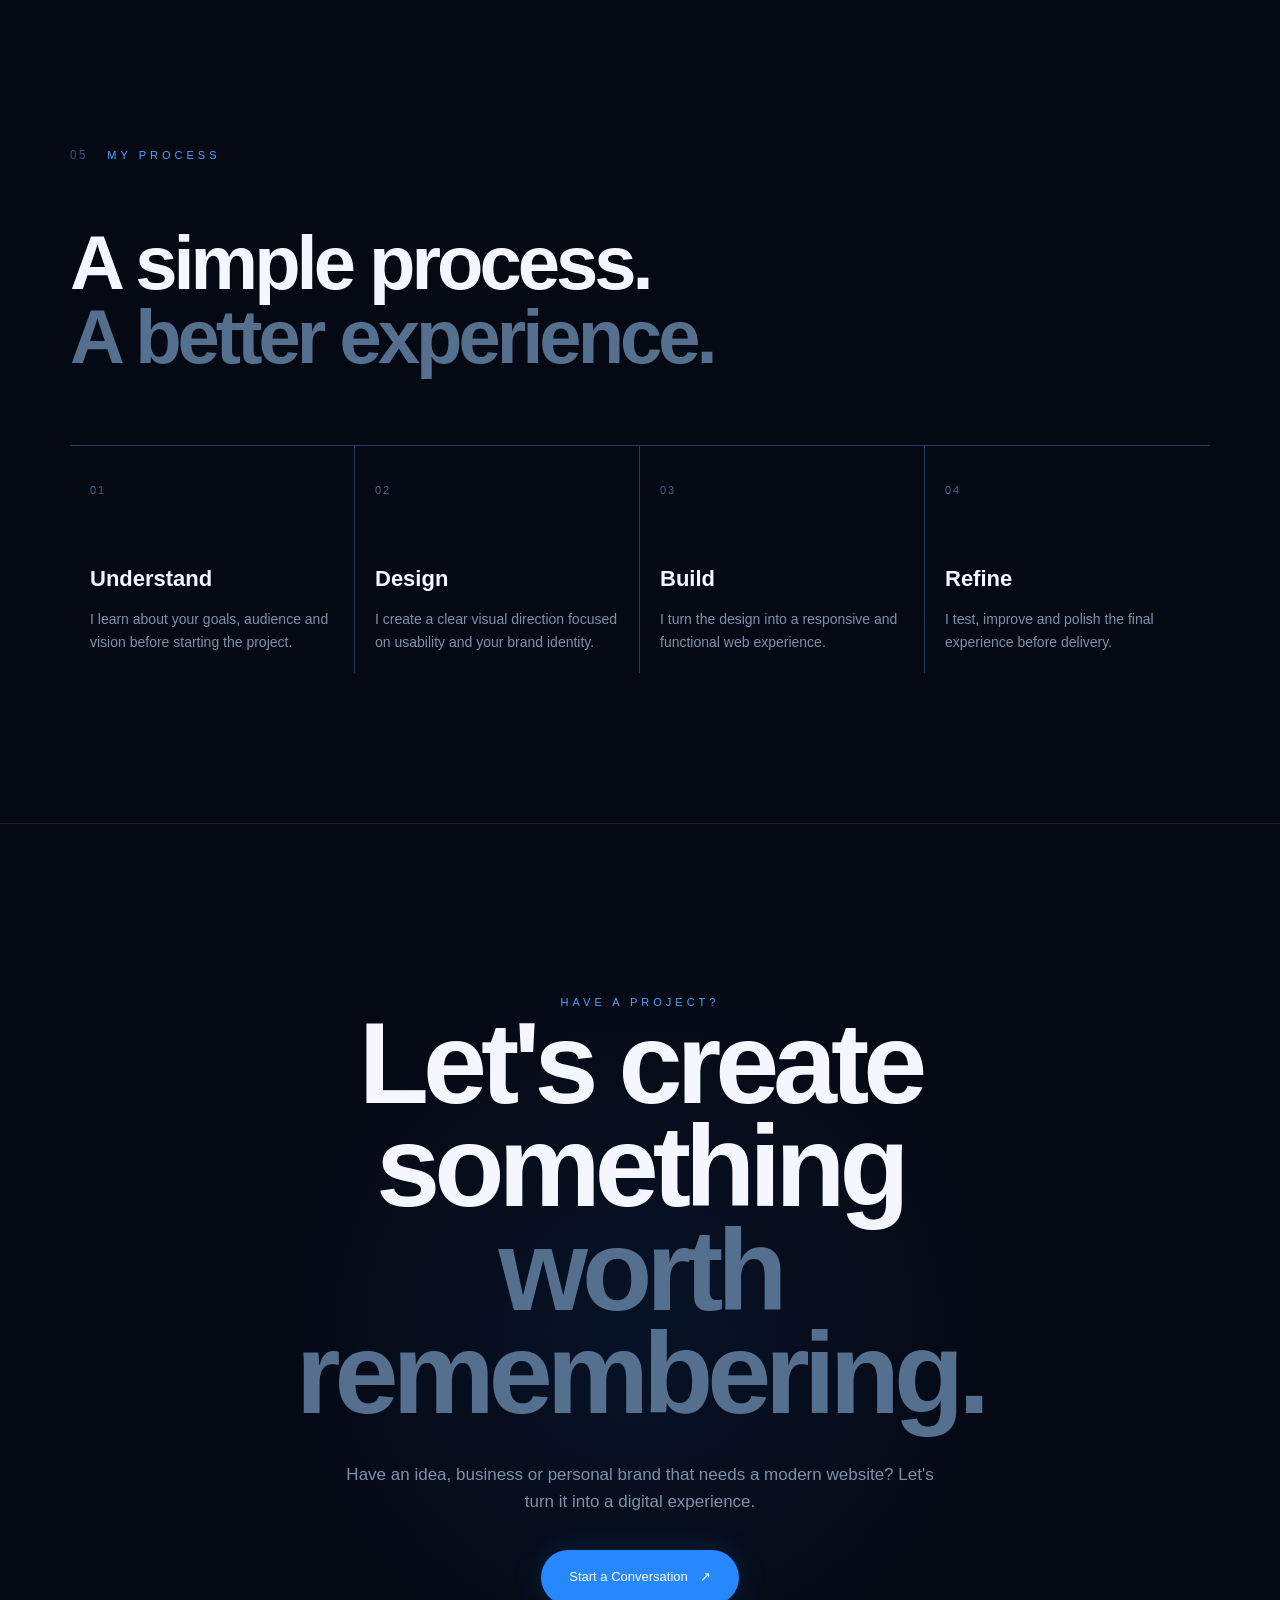
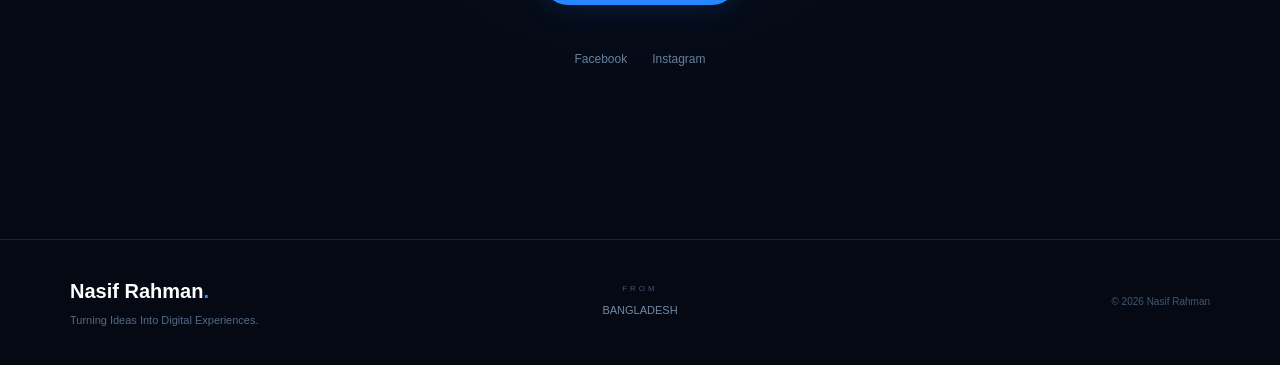
==== commit c6fc8be9: "Add files via upload" ====
--- a/index.html
+++ b/index.html
@@ -155,17 +155,23 @@
                         <strong><strong>Bangladesh · Available Worldwide</strong></strong>
                     </div>
 <!-- ABOUT -->
-                <div class="hero-image-wrapper">
-
-                    <div class="image-frame">
-
-                        <img
-                            src="nasifrahman.png"
-                            alt="Nasif Rahman"
-                        >
-
-                    </div>
-                    
+           <div class="hero-image-wrapper">
+    <div class="image-frame">
+        <!-- Left Arrow -->
+        <button class="nav-btn prev-btn" onclick="prevImage()">&#10094;</button>
+
+        <img
+            id="heroImage"
+            src="nasifrahman.png"
+            alt="Nasif Rahman"
+        >
+
+        <!-- Right Arrow -->
+        <button class="nav-btn next-btn" onclick="nextImage()">&#10095;</button>
+    </div>
+</div>
+</div>
+</div>
 
 
                     <div class="image-caption">
@@ -900,7 +906,60 @@
 
     </footer>
 
-
+<script>
+        const images = [
+            "nasifrahman.png",
+            "profile.png.png" 
+        ];
+
+        let currentIndex = 0;
+        const imgElement = document.getElementById("heroImage");
+
+        setInterval(() => {
+            currentIndex = (currentIndex + 1) % images.length;
+            imgElement.src = images[currentIndex];
+        }, 3000);
+    </script>
+<script>
+    const images = [
+        "nasifrahman.png",
+        "profile.png.png"    
+    ];
+
+    let currentIndex = 0;
+    const imgElement = document.getElementById("heroImage");
+    let autoSlideTimer;
+
+    function updateImage() {
+        imgElement.src = images[currentIndex];
+    }
+
+    function nextImage() {
+        currentIndex = (currentIndex + 1) % images.length;
+        updateImage();
+        resetTimer();
+    }
+
+    function prevImage() {
+        currentIndex = (currentIndex - 1 + images.length) % images.length;
+        updateImage();
+        resetTimer();
+    }
+
+    function startTimer() {
+        autoSlideTimer = setInterval(() => {
+            currentIndex = (currentIndex + 1) % images.length;
+            updateImage();
+        }, 3000);
+    }
+
+    function resetTimer() {
+        clearInterval(autoSlideTimer);
+        startTimer();
+    }
+
+    startTimer();
+</script>
 </body>
 </html>
 
--- a/style.css
+++ b/style.css
@@ -1419,7 +1419,7 @@
     background: #eeeeee;
     color: #000000;
     transform: translateY(-2px);
-}```css
+}
 /* ========================================
    EXTRA MOBILE RESPONSIVE IMPROVEMENTS
    ======================================== */
@@ -2629,3 +2629,37 @@
         transform: none;
     }
 }
+#heroImage {
+    transition: opacity 0.5s ease-in-out;
+}
+.image-frame {
+    position: relative;
+    display: inline-block;
+}
+
+.nav-btn {
+    position: absolute;
+    top: 50%;
+    transform: translateY(-50%);
+    background-color: rgba(0, 0, 0, 0.5);
+    color: white;
+    border: none;
+    font-size: 20px;
+    padding: 10px 14px;
+    cursor: pointer;
+    border-radius: 50%;
+    transition: background-color 0.3s ease;
+    z-index: 10;
+}
+
+.nav-btn:hover {
+    background-color: rgba(0, 0, 0, 0.8);
+}
+
+.prev-btn {
+    left: 10px;
+}
+
+.next-btn {
+    right: 10px;
+}
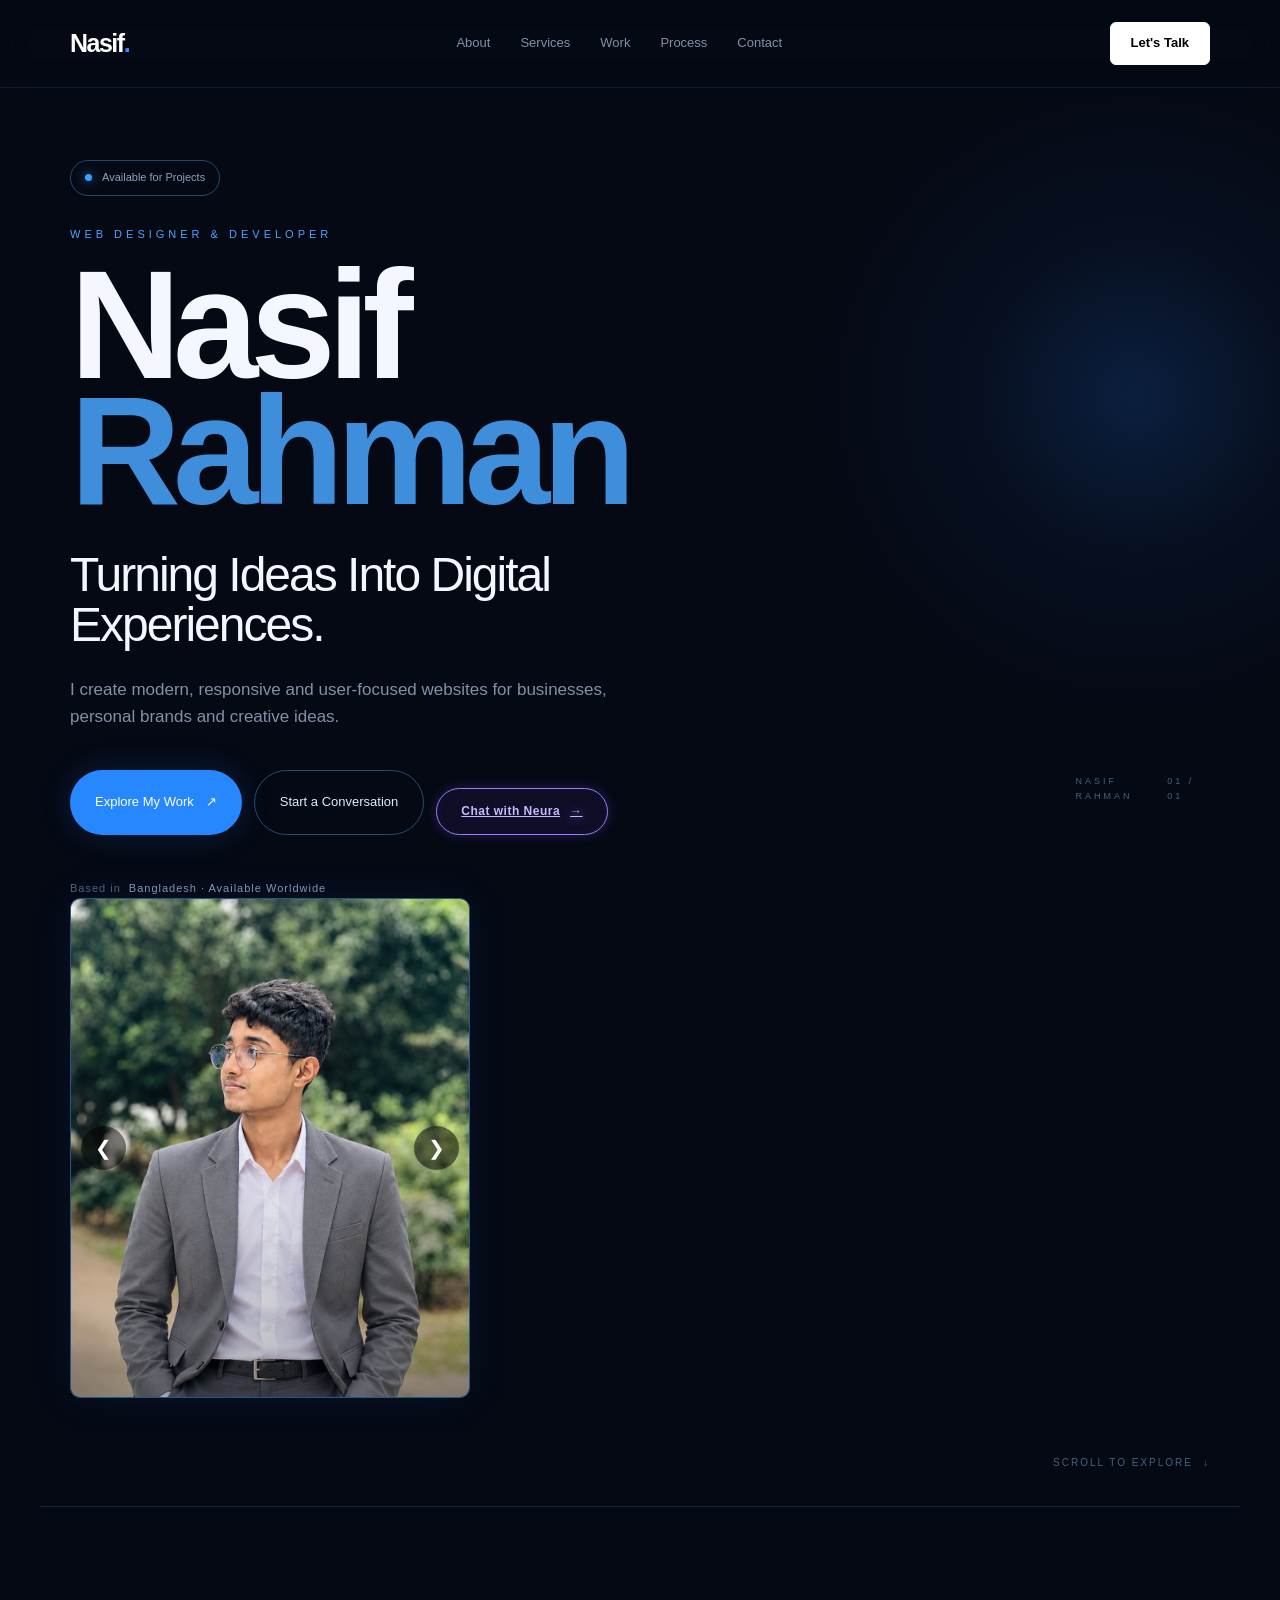
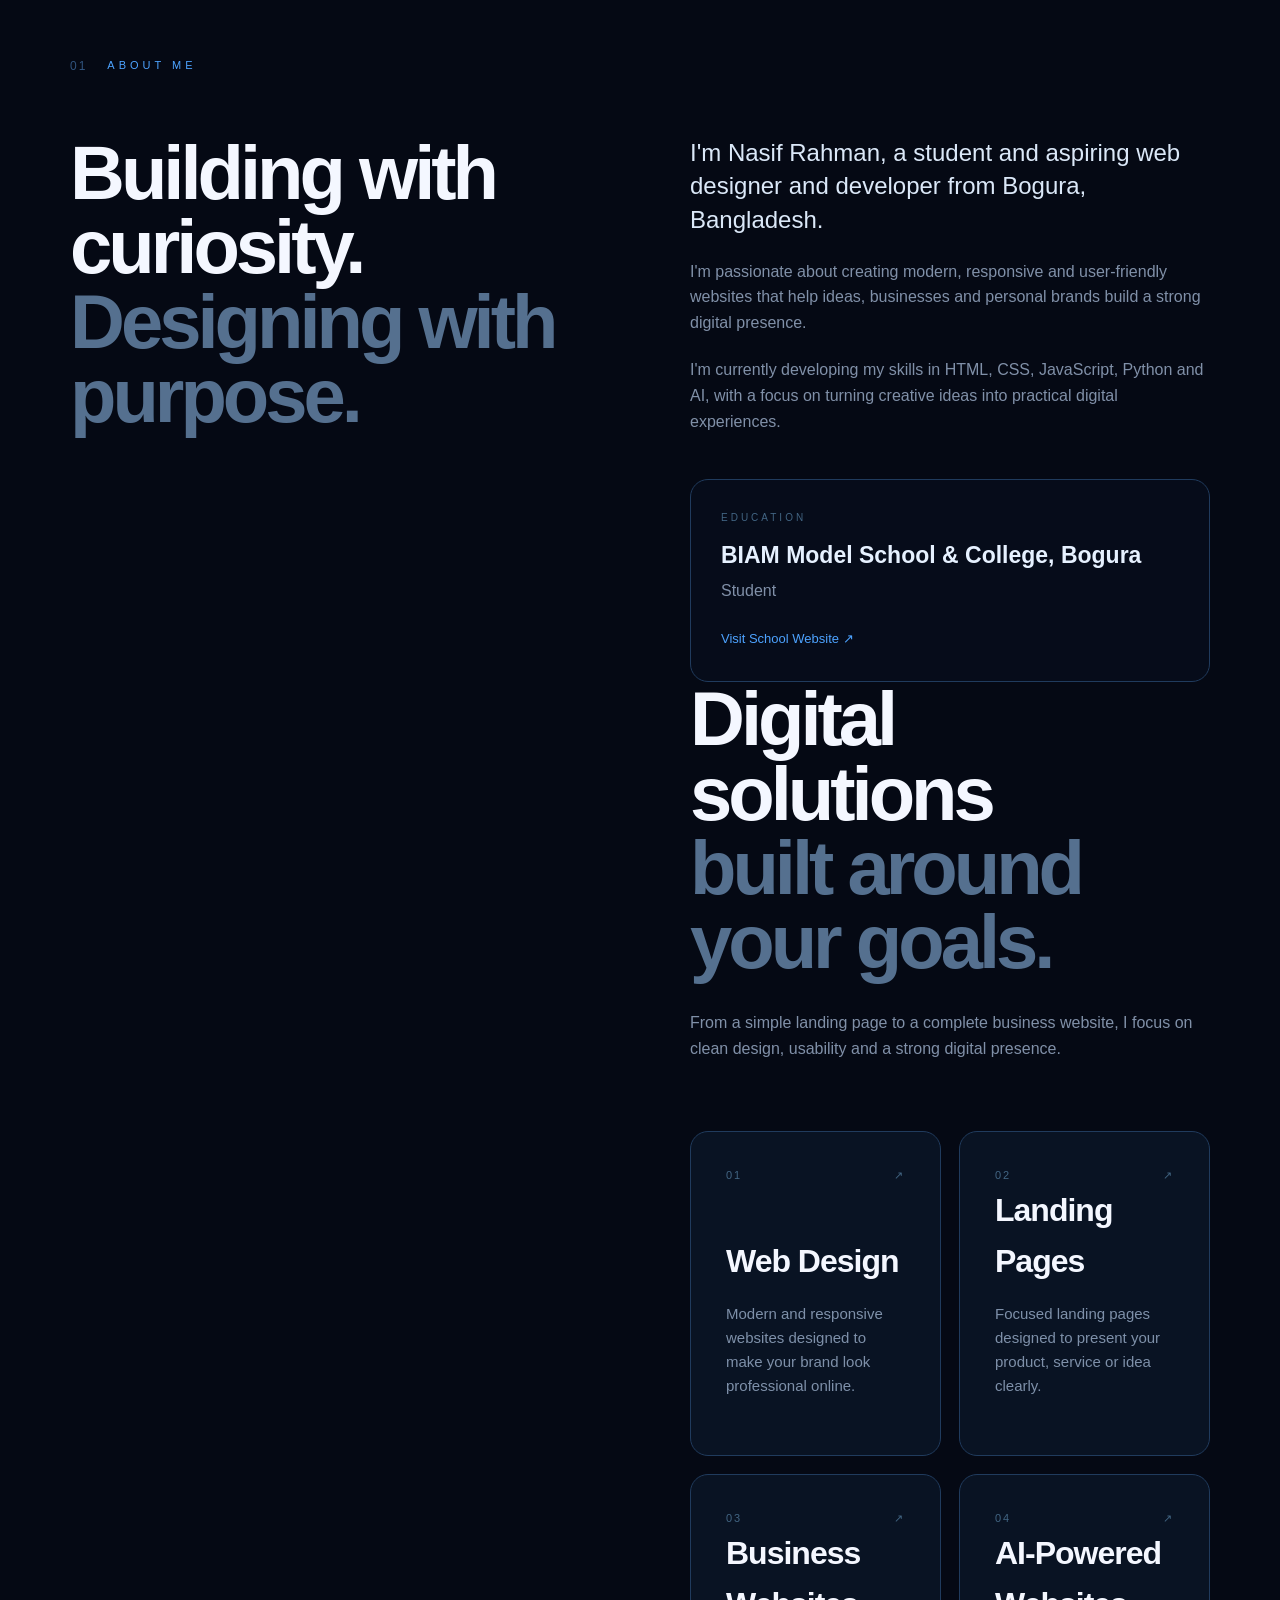
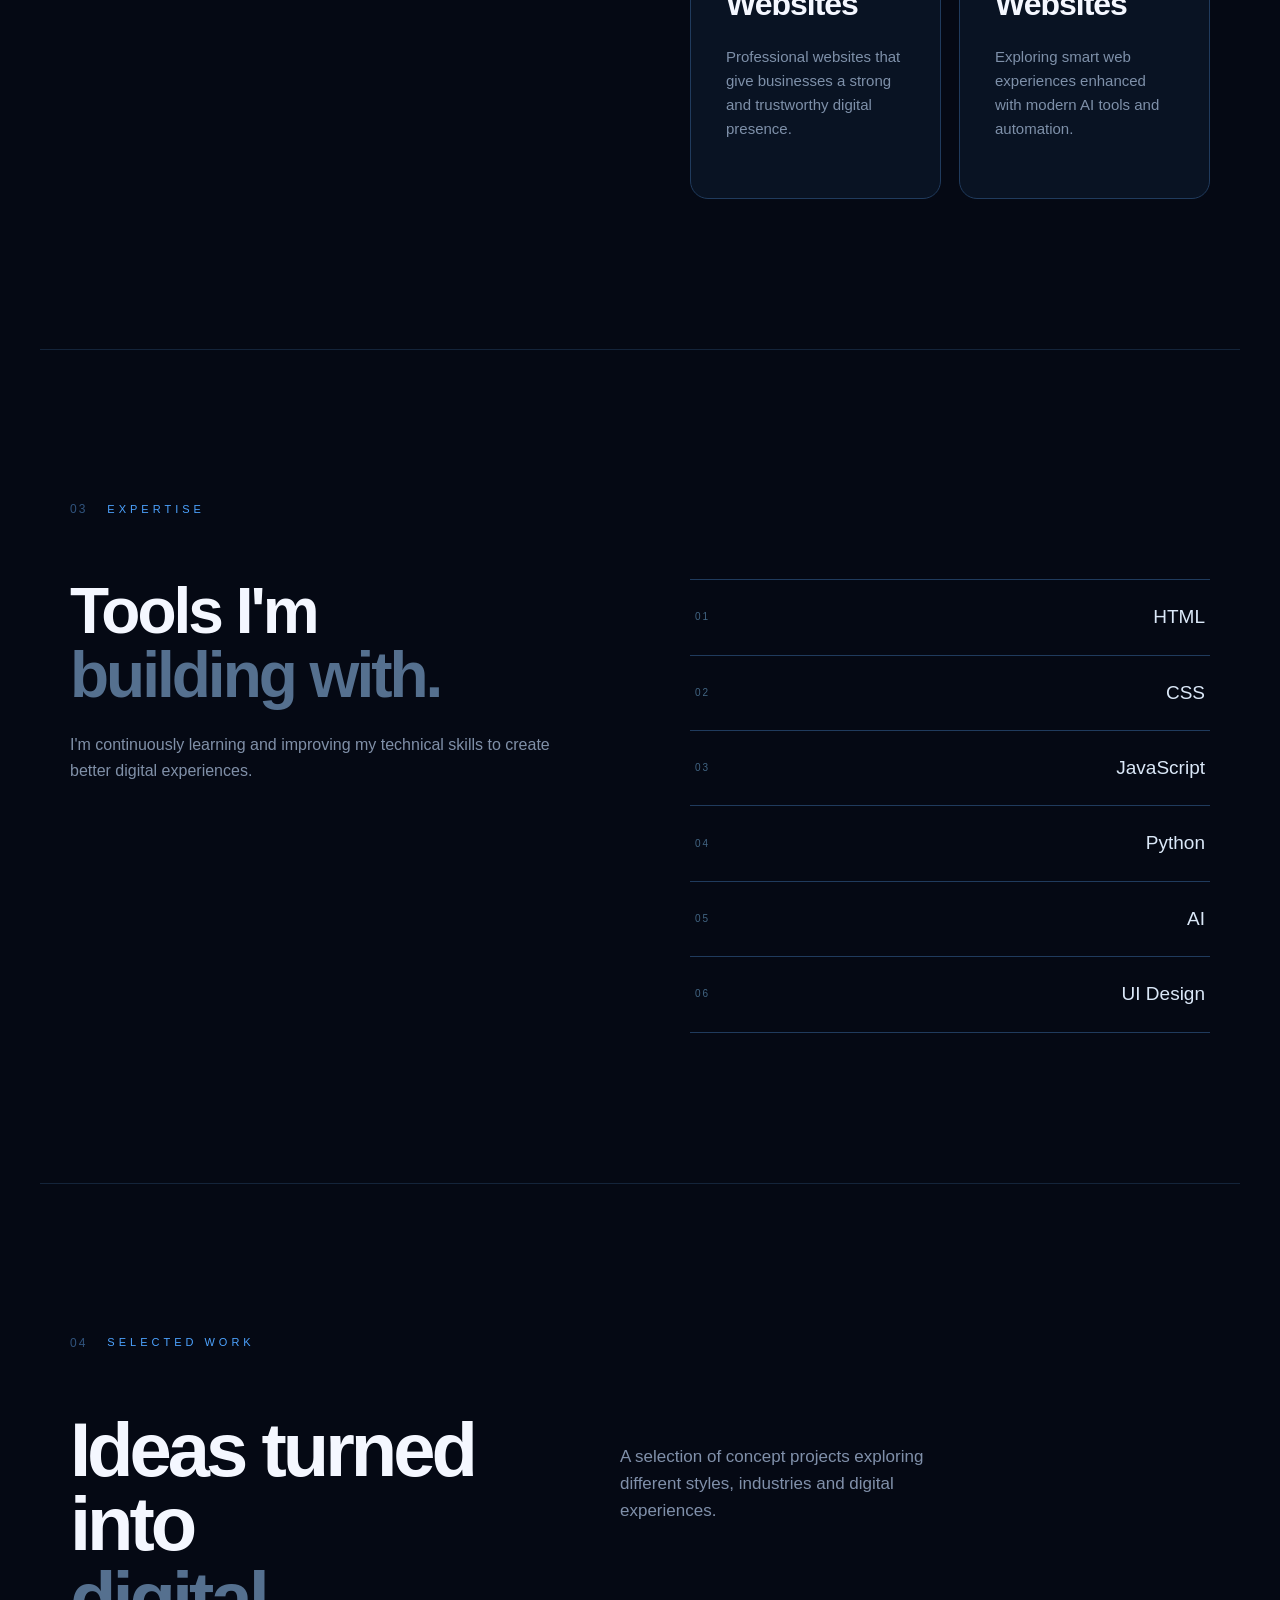
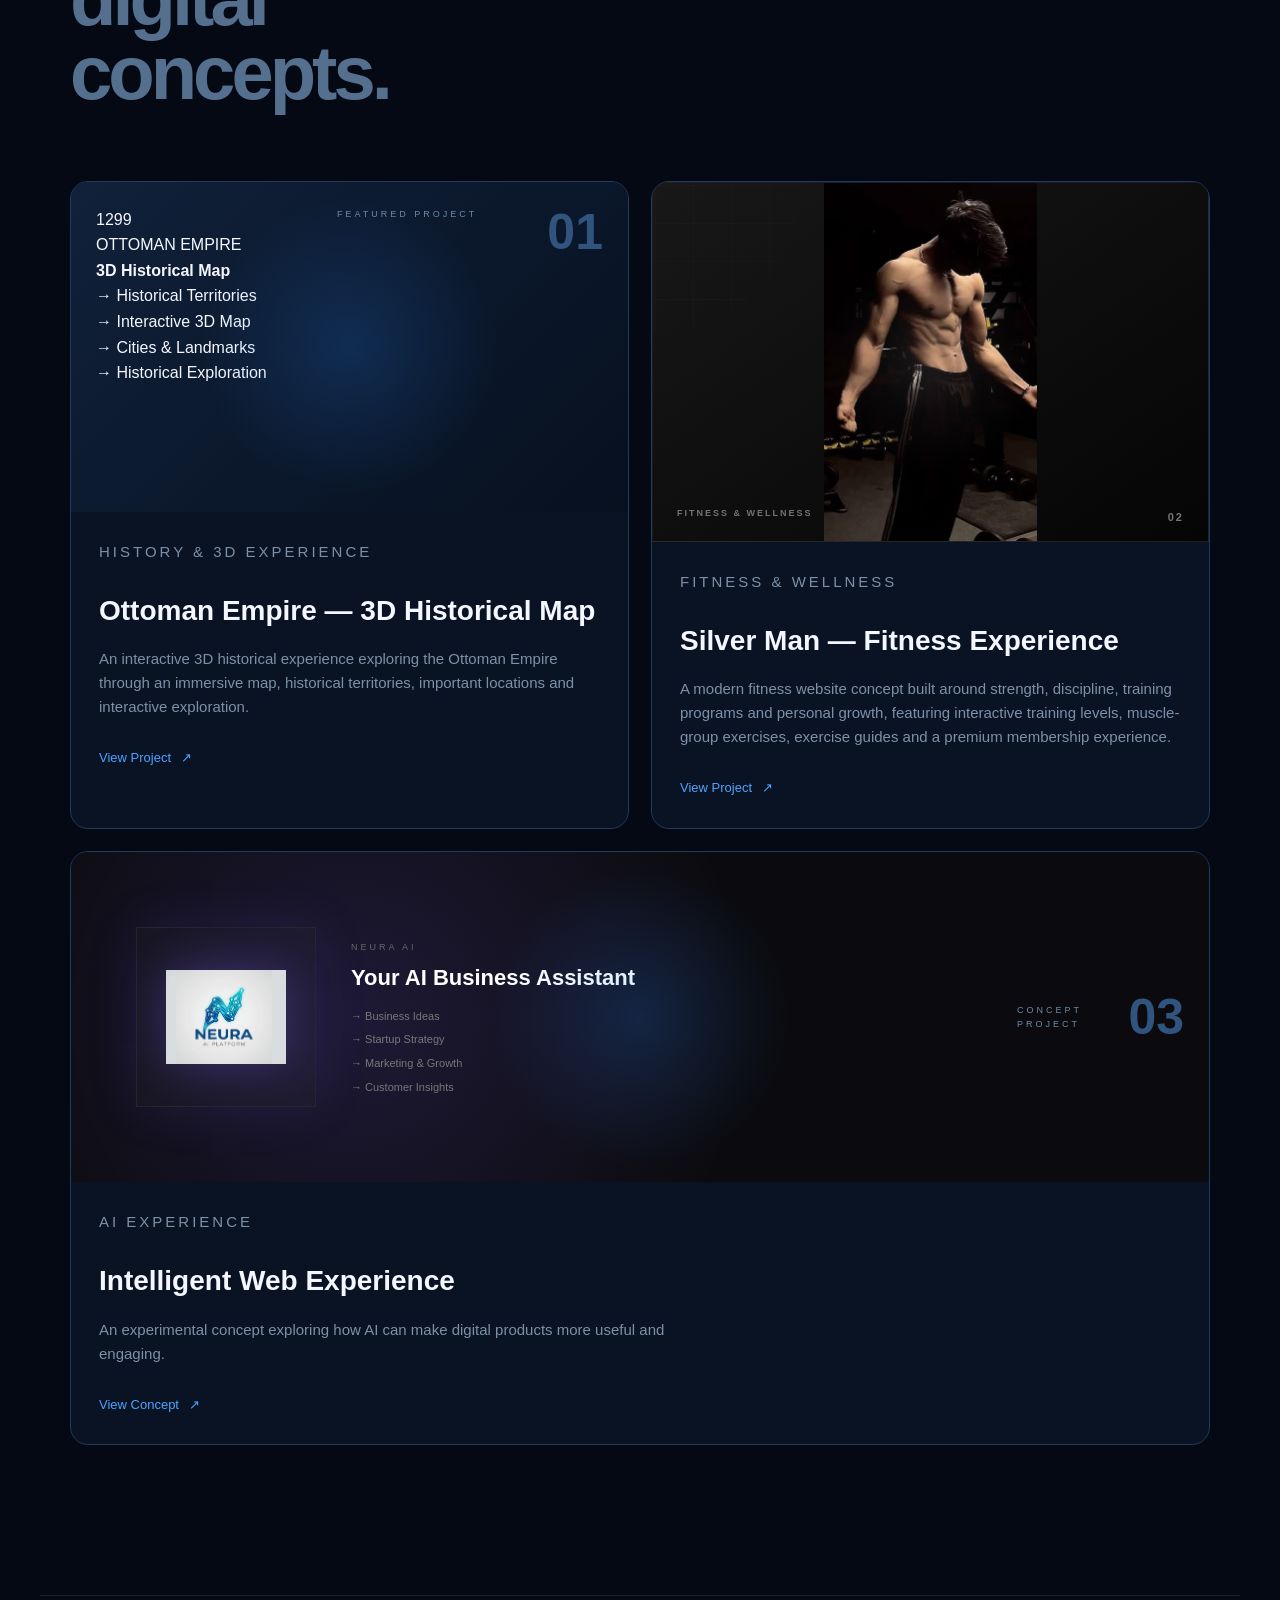
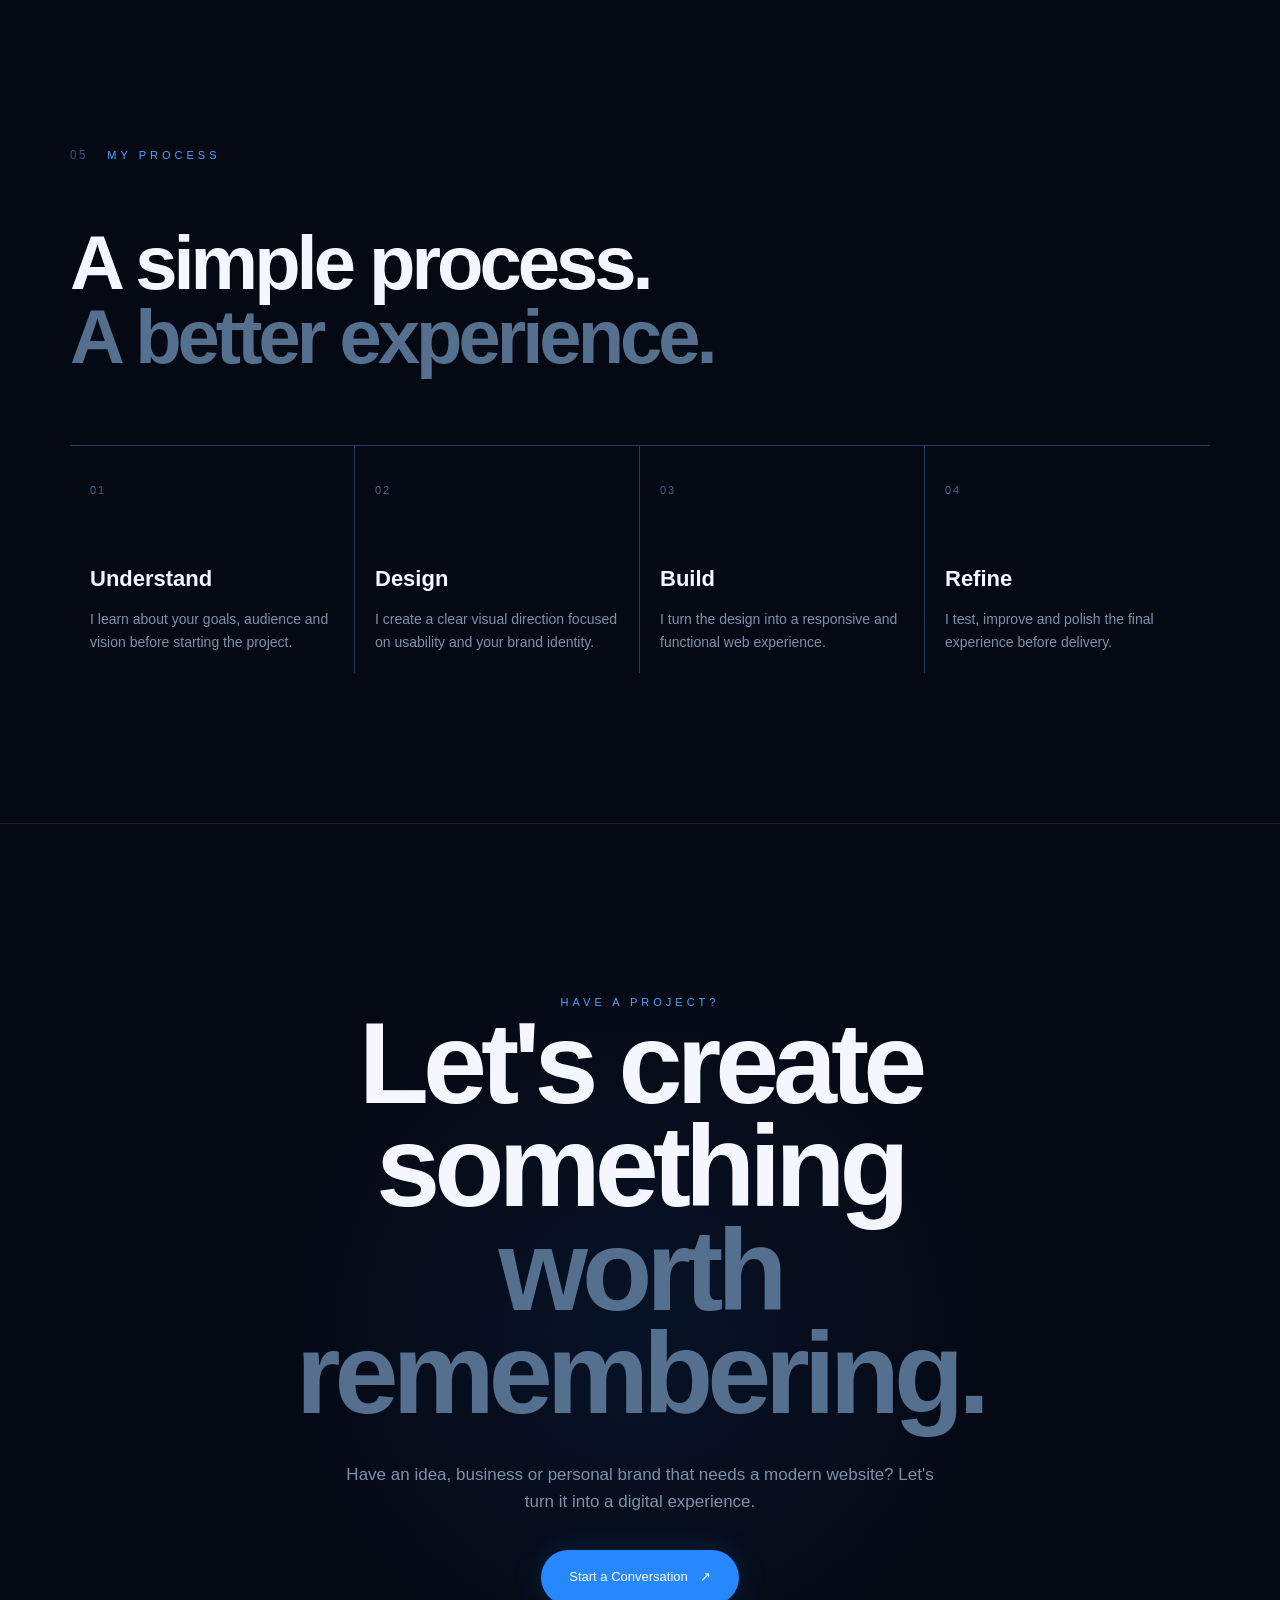
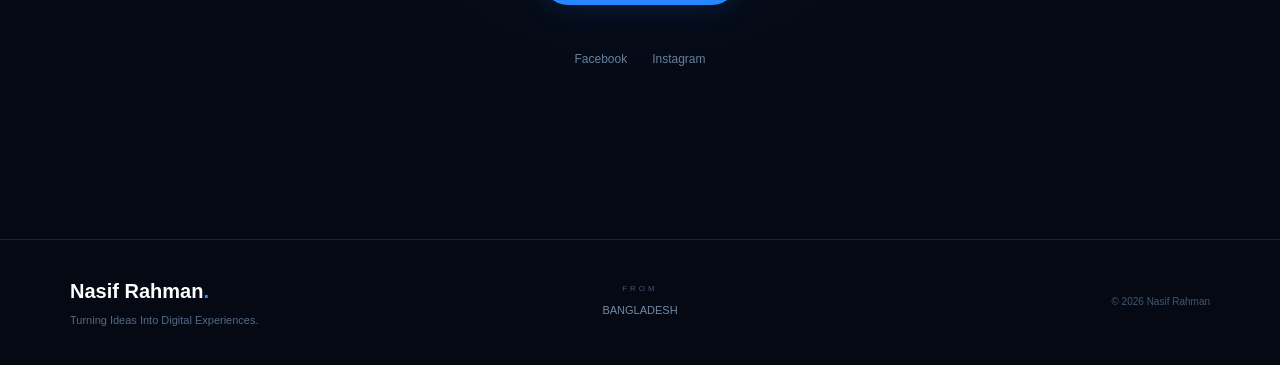
==== commit 525d171f: "Add files via upload" ====
--- a/index.html
+++ b/index.html
@@ -905,25 +905,10 @@
         </div>
 
     </footer>
-
-<script>
-        const images = [
-            "nasifrahman.png",
-            "profile.png.png" 
-        ];
-
-        let currentIndex = 0;
-        const imgElement = document.getElementById("heroImage");
-
-        setInterval(() => {
-            currentIndex = (currentIndex + 1) % images.length;
-            imgElement.src = images[currentIndex];
-        }, 3000);
-    </script>
 <script>
     const images = [
         "nasifrahman.png",
-        "profile.png.png"    
+        "profile.png.png"   
     ];
 
     let currentIndex = 0;
@@ -931,7 +916,9 @@
     let autoSlideTimer;
 
     function updateImage() {
-        imgElement.src = images[currentIndex];
+        if (imgElement) {
+            imgElement.src = images[currentIndex];
+        }
     }
 
     function nextImage() {
@@ -946,19 +933,7 @@
         resetTimer();
     }
 
-    function startTimer() {
-        autoSlideTimer = setInterval(() => {
-            currentIndex = (currentIndex + 1) % images.length;
-            updateImage();
-        }, 3000);
-    }
-
-    function resetTimer() {
-        clearInterval(autoSlideTimer);
-        startTimer();
-    }
-
-    startTimer();
+   
 </script>
 </body>
 </html>
